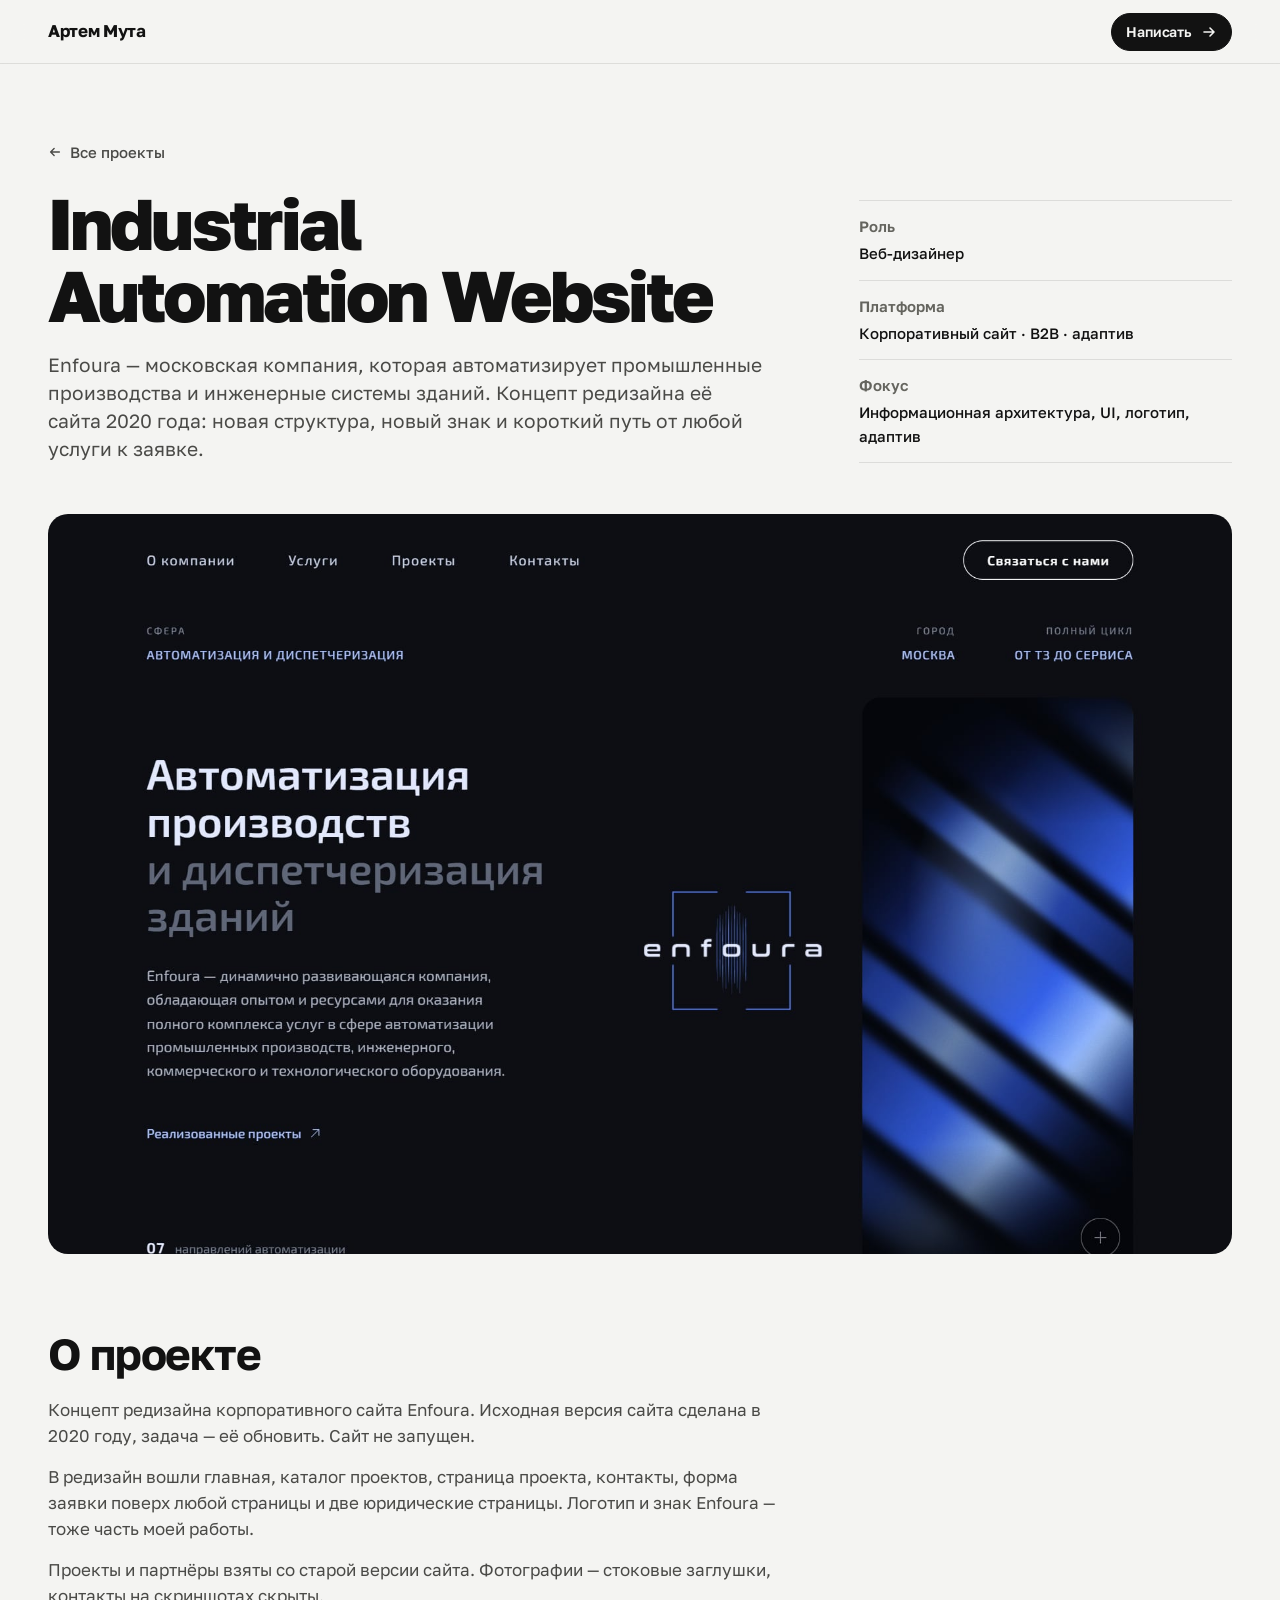
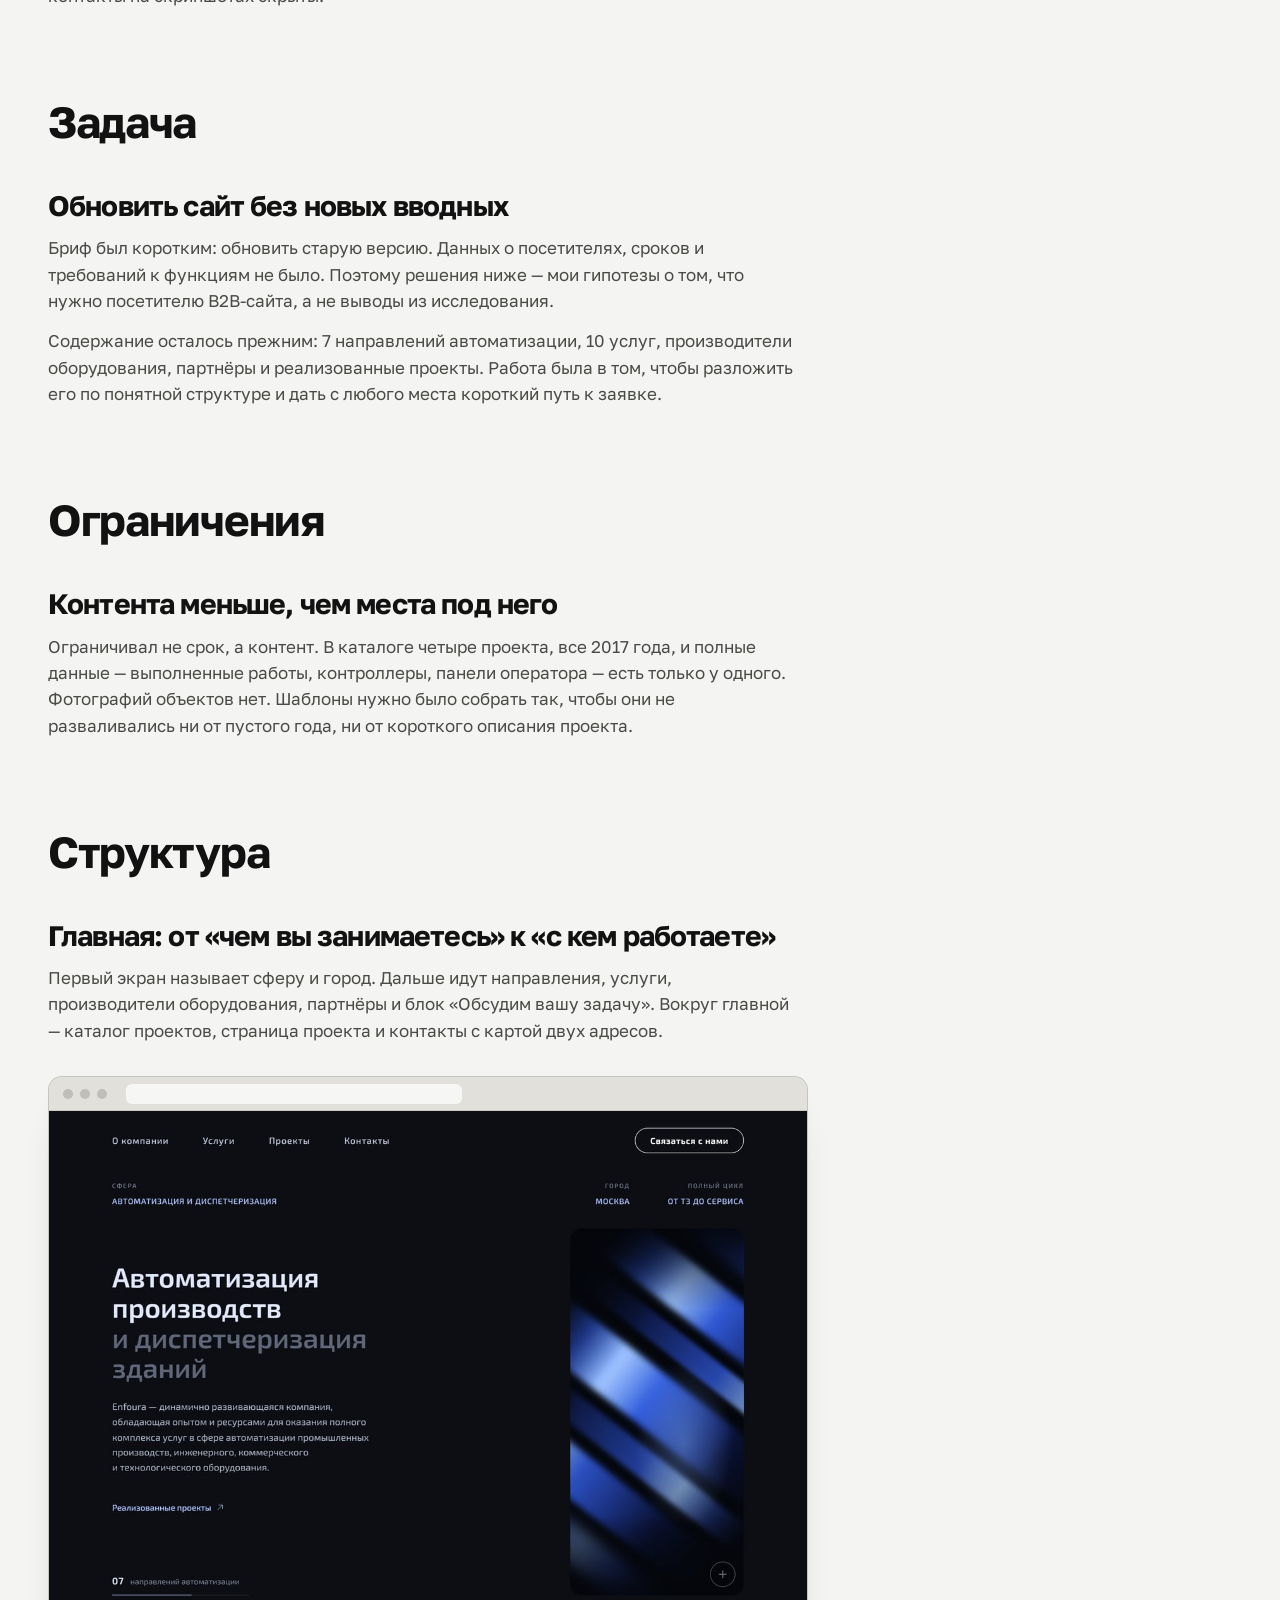
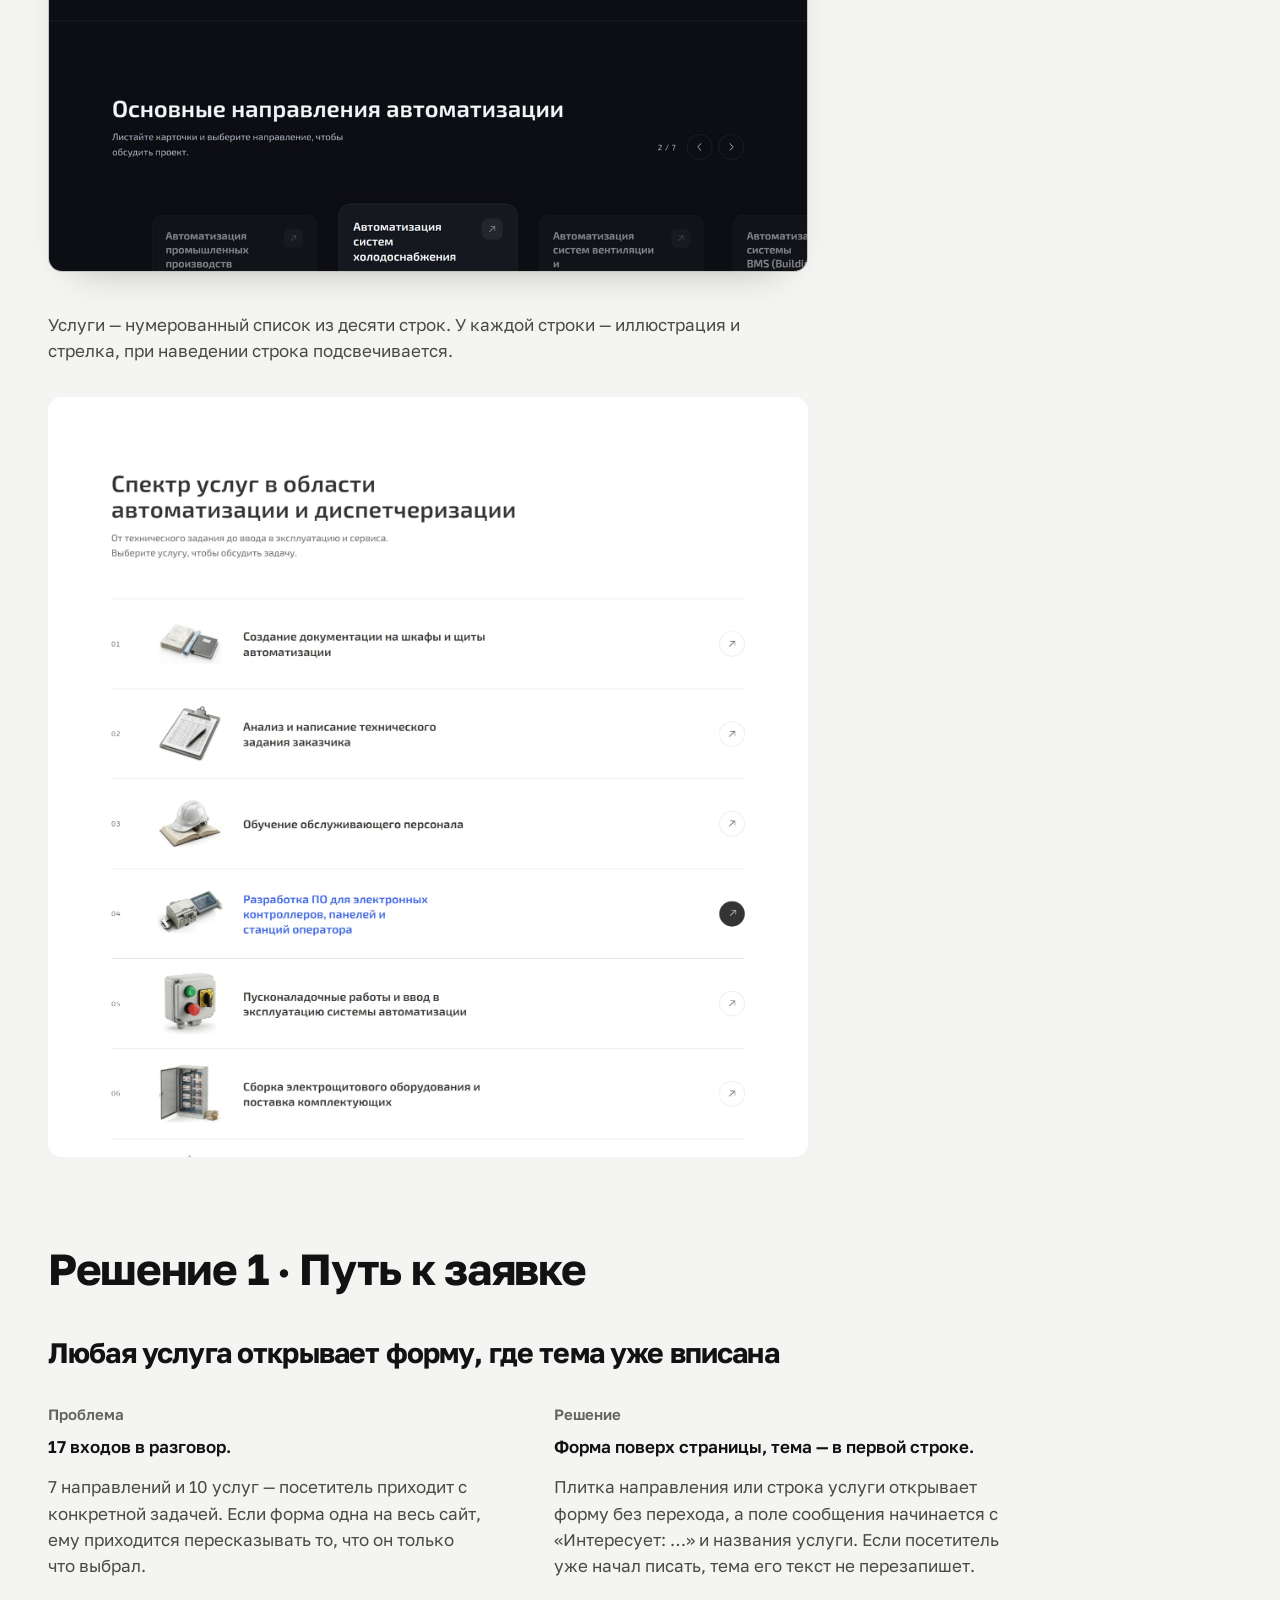
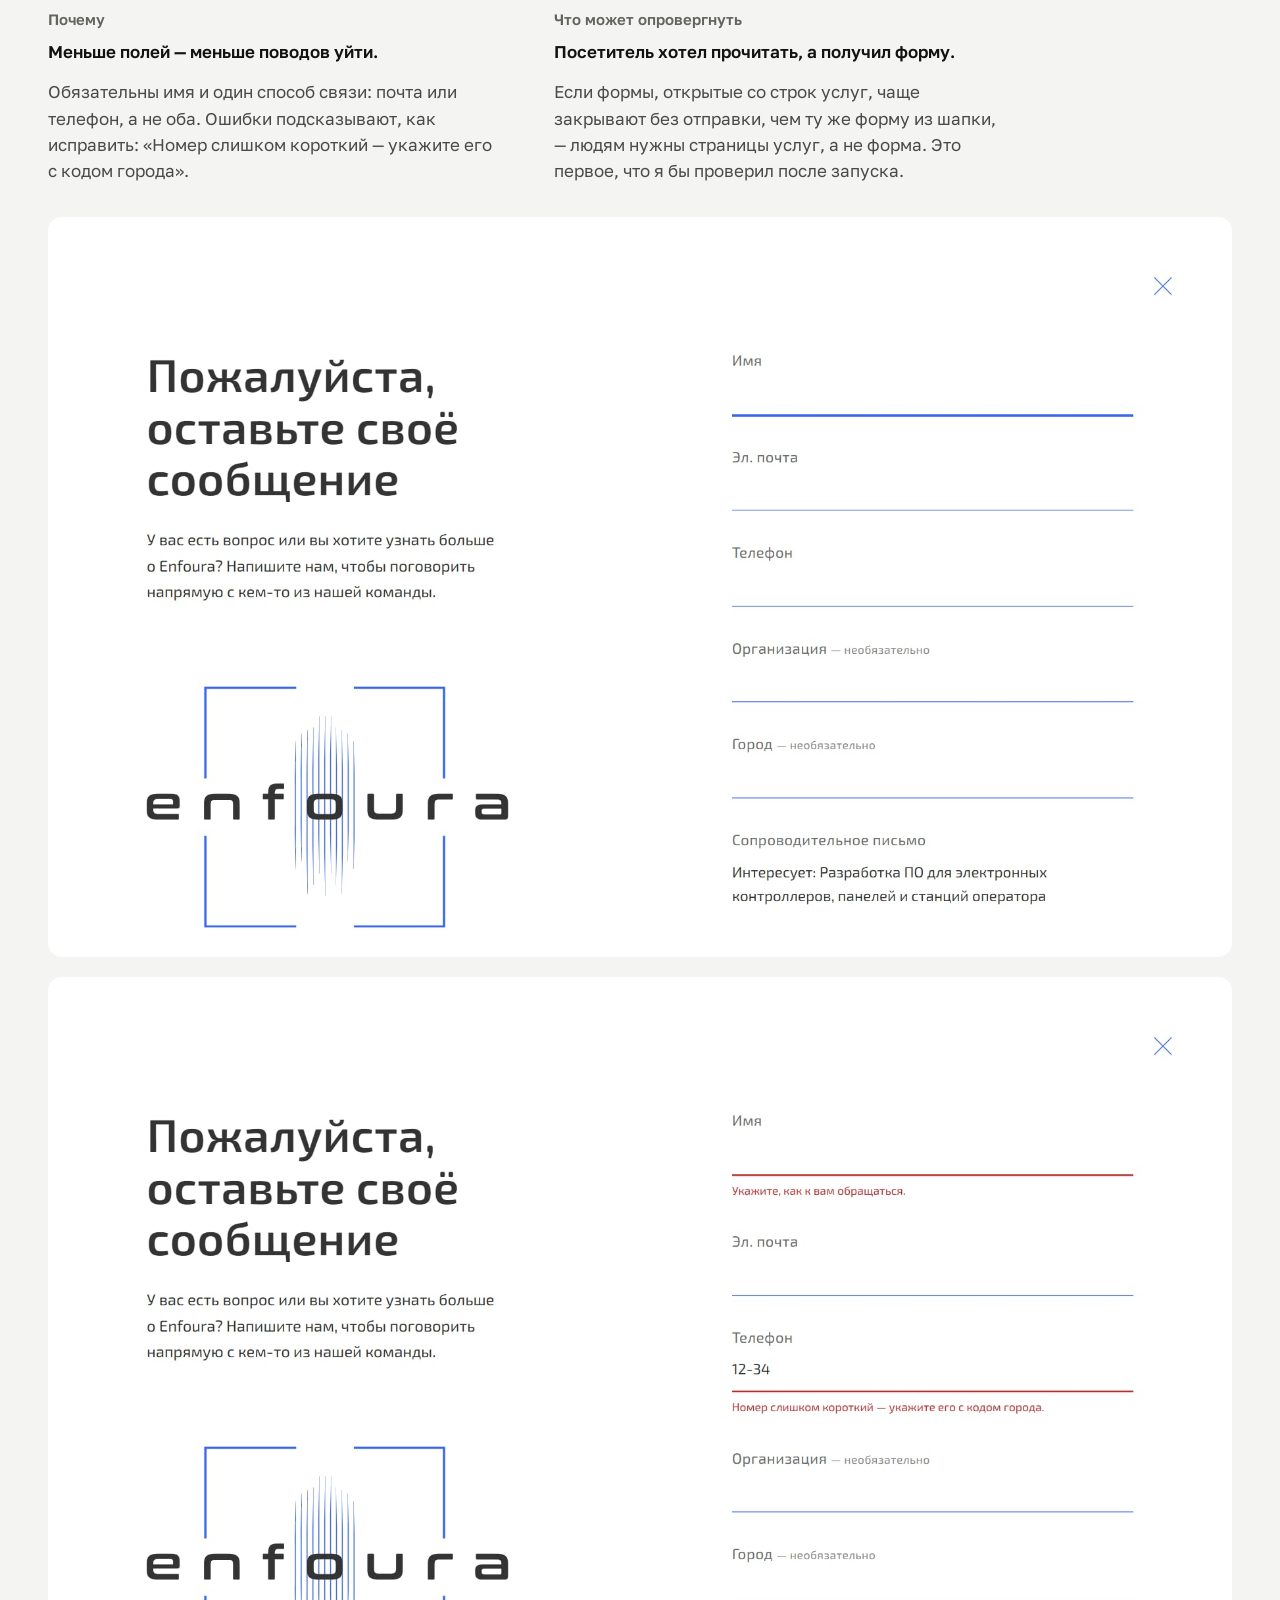
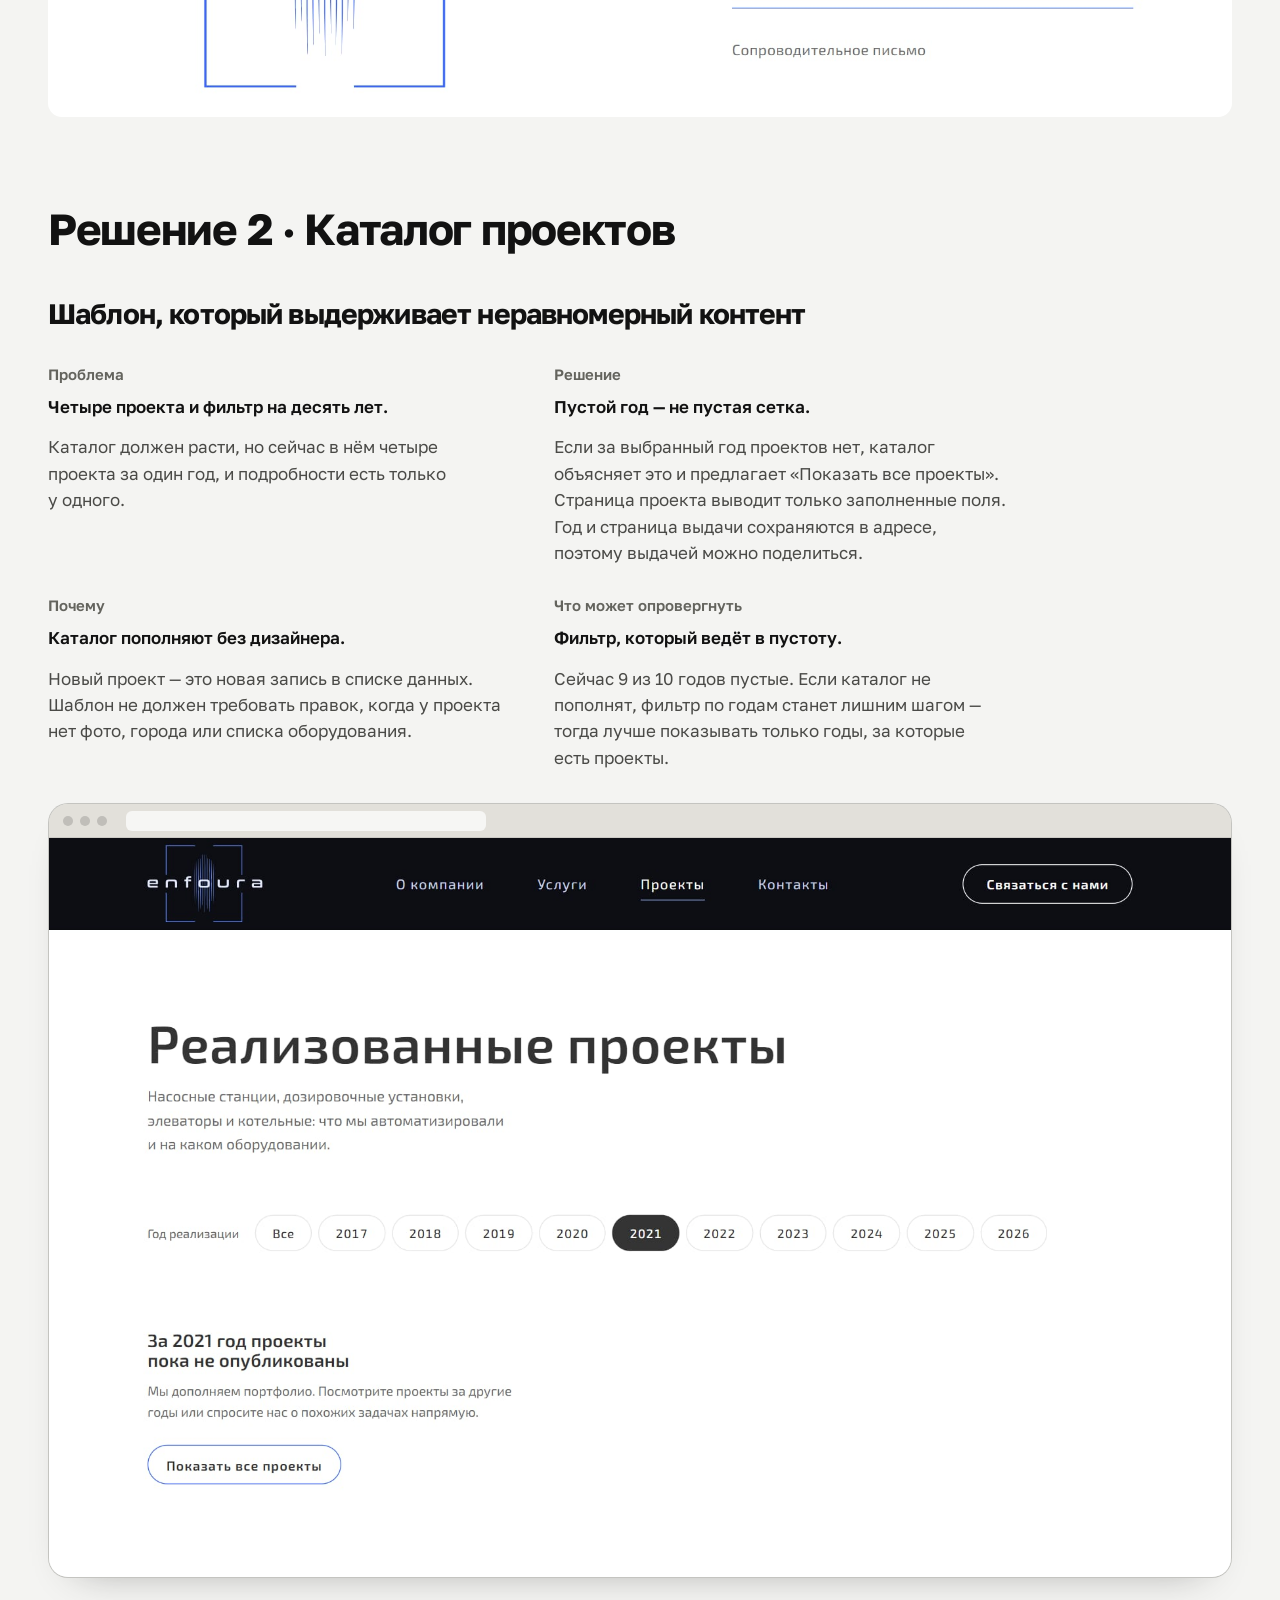
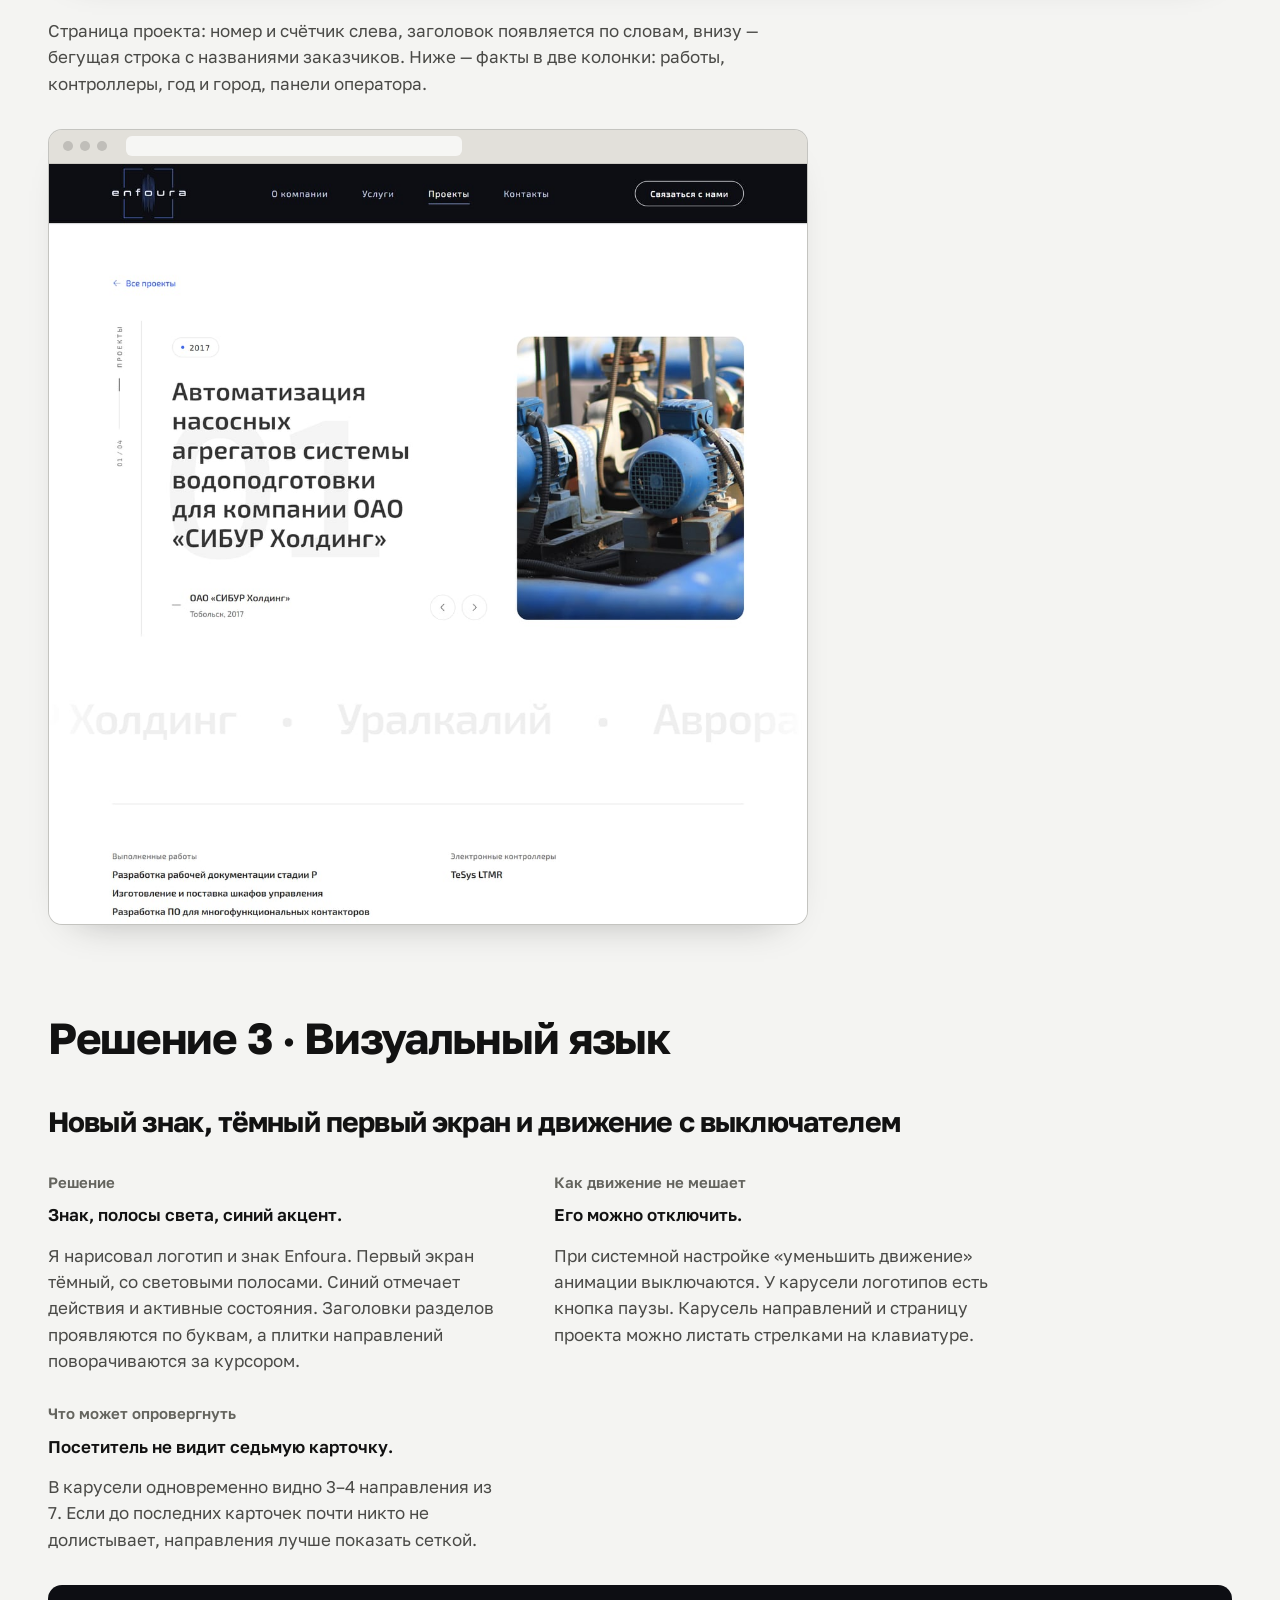
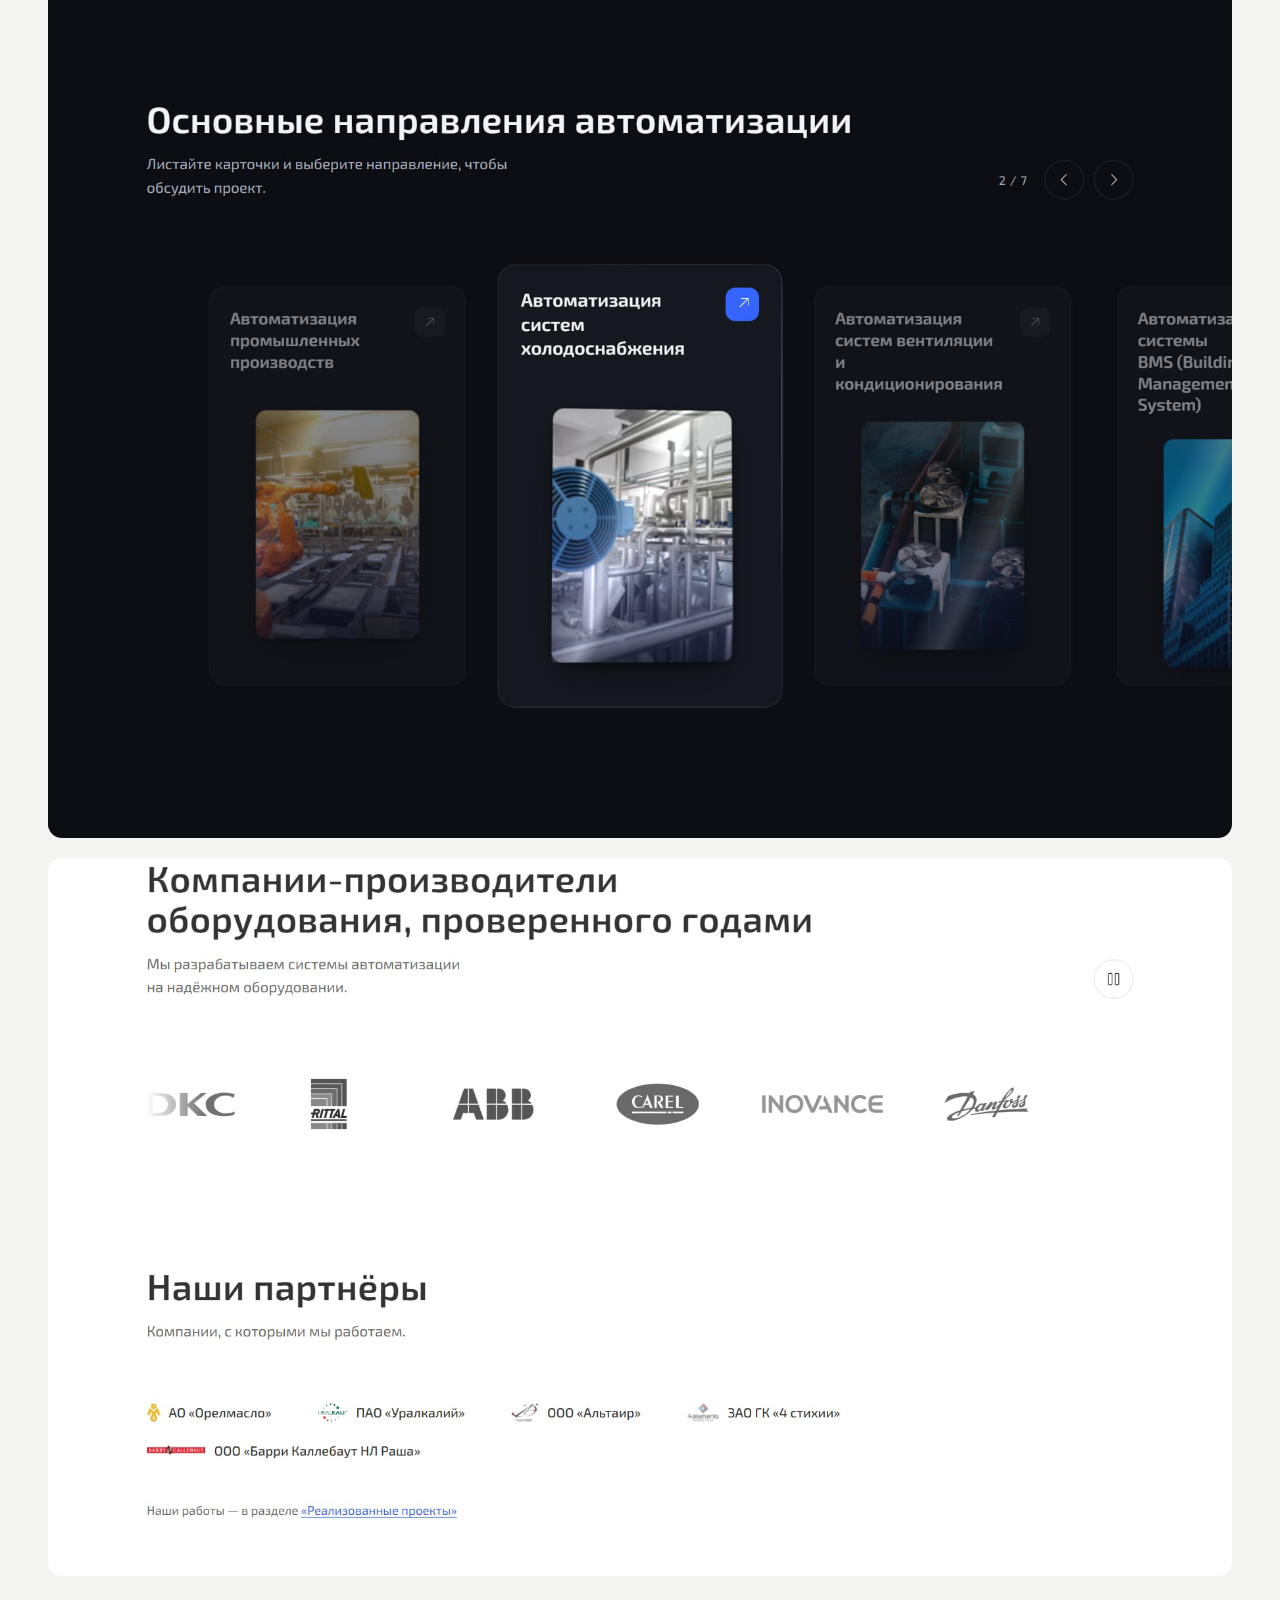
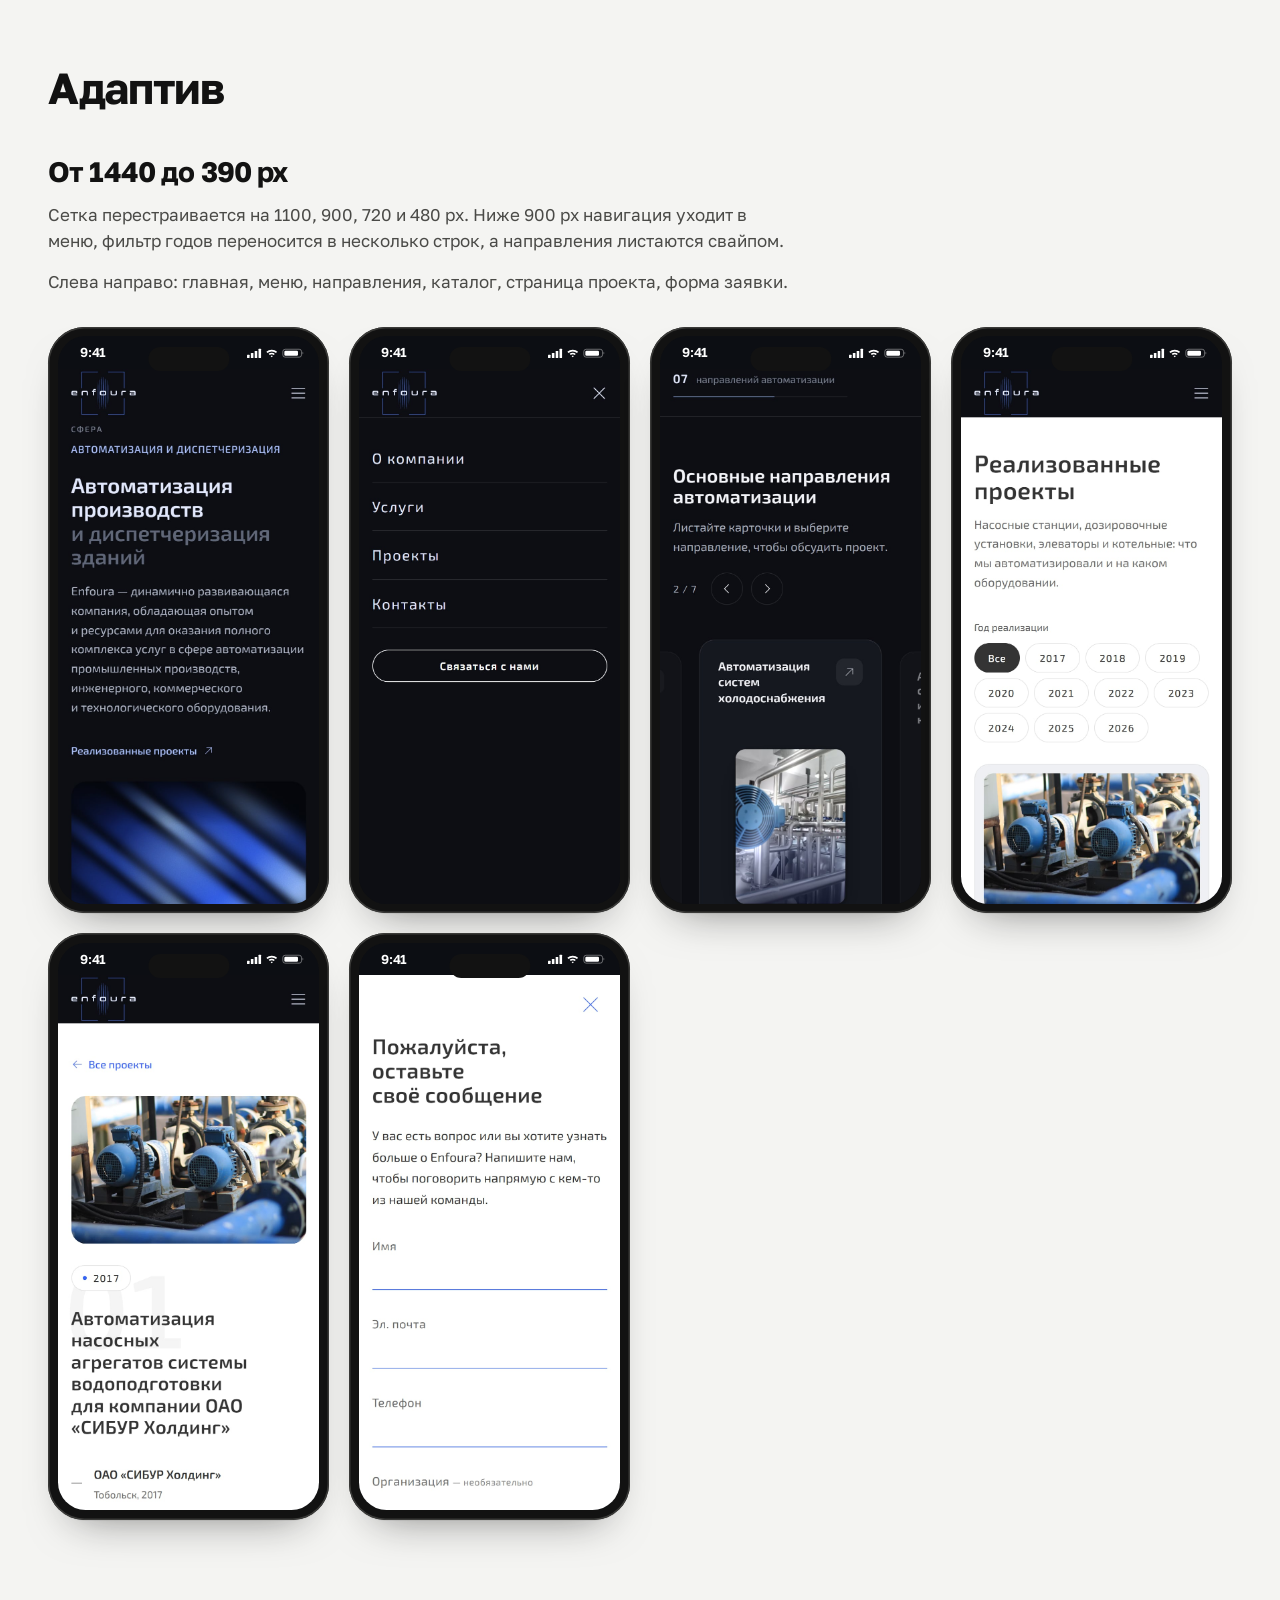
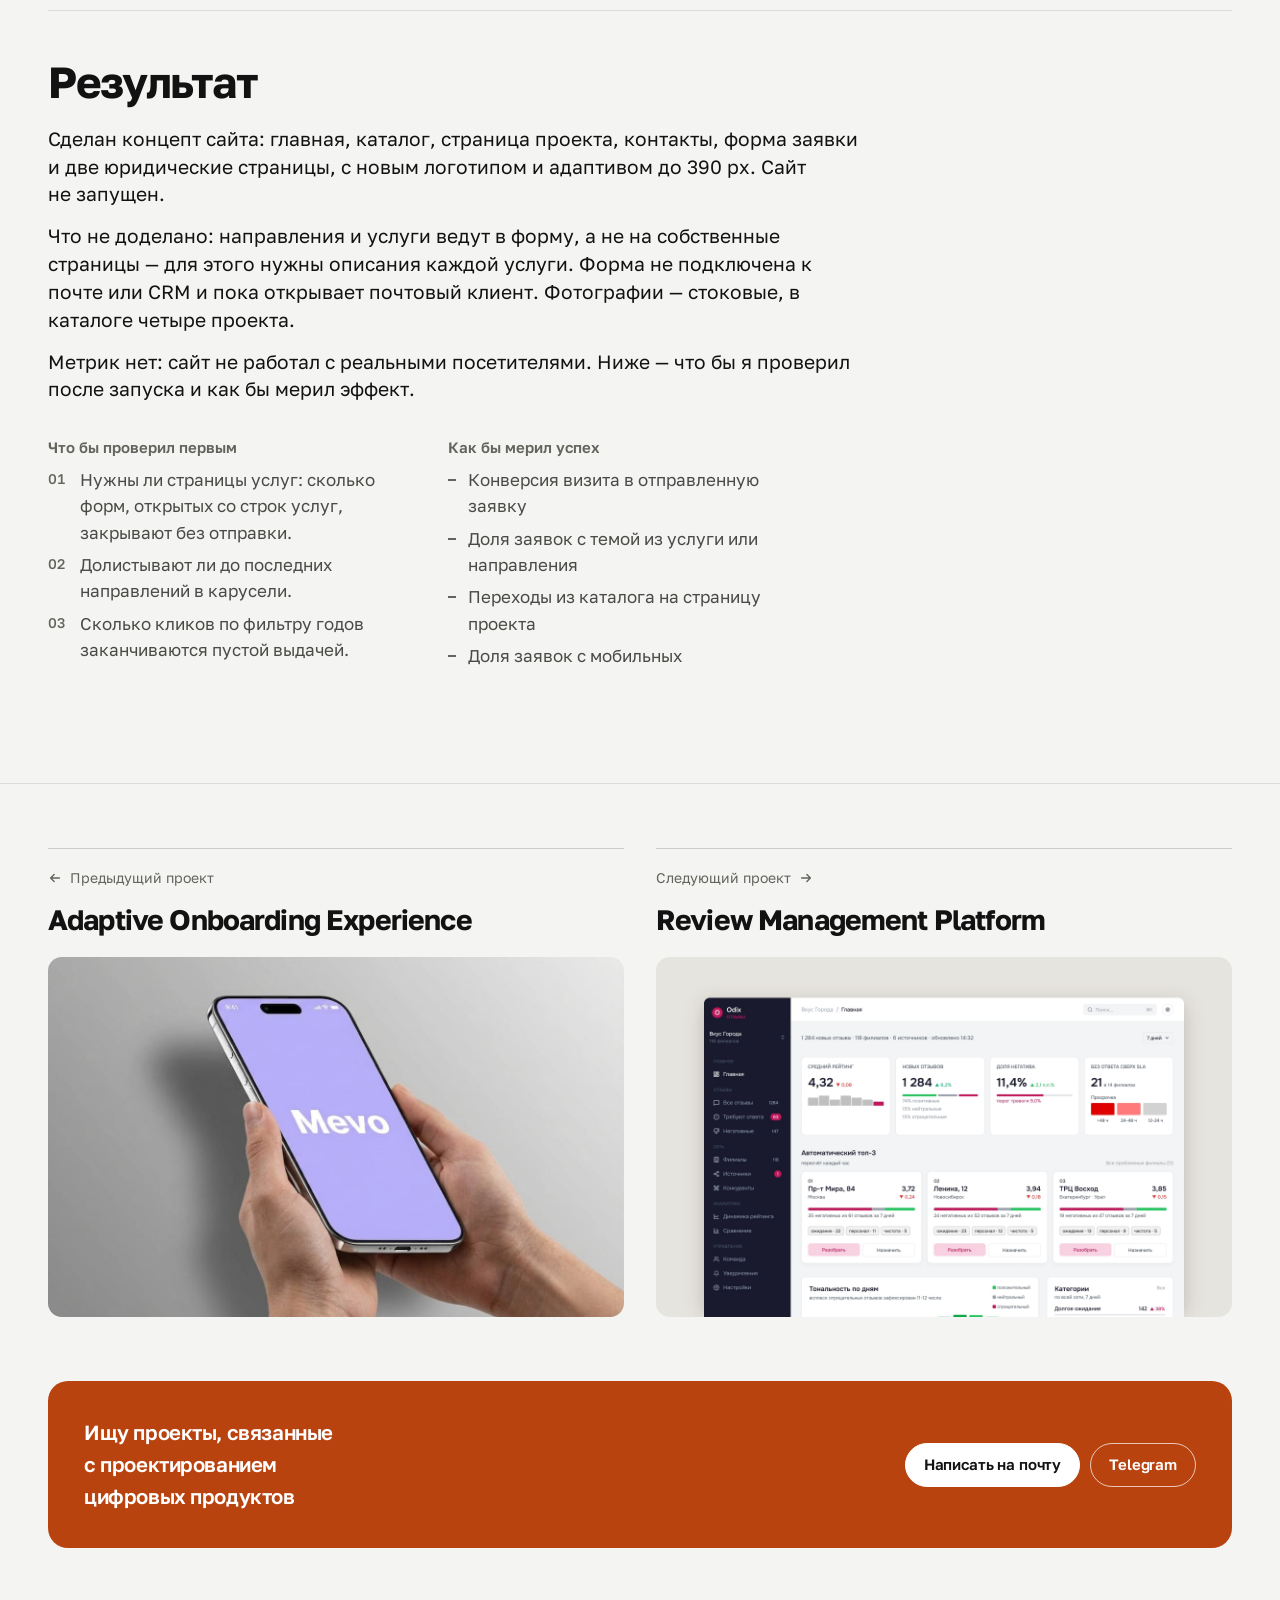
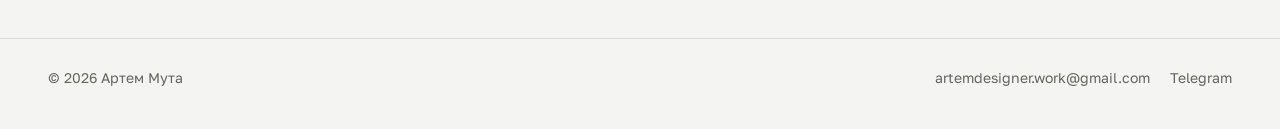
==== cases/enfoura.html @ 00dcc7f1 "Add Enfoura case; project category filter on homepage; drop type row from case headers Co-Authored-B" ====
<!DOCTYPE html>
<html lang="ru">
<head>
<meta charset="utf-8">
<meta name="viewport" content="width=device-width, initial-scale=1">
<title>Industrial Automation Website — Артем Мута</title>
<meta name="description" content="Enfoura — московская компания, которая автоматизирует промышленные производства и инженерные системы зданий. Концепт редизайна её сайта 2020 года: новая структура, новый знак и короткий путь от любой услуги к заявке.">
<meta property="og:title" content="Industrial Automation Website — кейс Артема Муты">
<meta property="og:description" content="Enfoura — московская компания, которая автоматизирует промышленные производства и инженерные системы зданий. Концепт редизайна её сайта 2020 года: новая структура, новый знак и короткий путь от любой услуги к заявке.">
<meta property="og:type" content="article">
<meta property="og:url" content="https://artemmdesign.ru/cases/enfoura.html">
<meta property="og:image" content="https://artemmdesign.ru/assets/cases/enfoura/01-cover.jpg">
<link rel="canonical" href="https://artemmdesign.ru/cases/enfoura.html">
<link rel="preload" href="../assets/fonts/golos-cyrillic.woff2" as="font" type="font/woff2" crossorigin>
<link rel="preload" href="../assets/fonts/golos-latin.woff2" as="font" type="font/woff2" crossorigin>
<link rel="icon" href="../assets/favicon.svg" type="image/svg+xml">
<link rel="stylesheet" href="../assets/site.css">
</head>
<body>

<header class="nav">
  <div class="wrap">
    <a class="brand" href="../index.html" aria-label="Артем Мута — на главную">
      <span>Артем Мута</span>
    </a>
    <a class="btn btn--sm" href="mailto:artemdesigner.work@gmail.com">Написать <svg viewBox="0 0 16 16" fill="none" stroke="currentColor" stroke-width="1.6" stroke-linecap="round" stroke-linejoin="round" aria-hidden="true"><path d="M3 8h10M9 4l4 4-4 4"/></svg></a>
  </div>
</header>

<main id="top">
  <section class="cs-hero" aria-labelledby="cs-title">
    <div class="wrap">
      <div class="cs-hero__head">
        <div class="cs-hero__title">
          <a class="cs-back reveal" href="../index.html#projects" style="--i:0"><svg viewBox="0 0 16 16" fill="none" stroke="currentColor" stroke-width="1.6" stroke-linecap="round" stroke-linejoin="round" aria-hidden="true"><path d="M13 8H3M7 4 3 8l4 4"/></svg> Все проекты</a>
          <h1 id="cs-title" class="reveal" style="--i:1">Industrial Automation Website</h1>
          <p class="lede reveal" style="--i:2">Enfoura — московская компания, которая автоматизирует промышленные производства и инженерные системы зданий. Концепт редизайна её сайта 2020 года: новая структура, новый знак и короткий путь от любой услуги к заявке.</p>
        </div>
        <dl class="cs-meta reveal" style="--i:3">
          <div><dt>Роль</dt><dd>Веб-дизайнер</dd></div>
          <div><dt>Платформа</dt><dd>Корпоративный сайт · B2B · адаптив</dd></div>
          <div><dt>Фокус</dt><dd>Информационная архитектура, UI, логотип, адаптив</dd></div>
        </dl>
      </div>
      <figure class="cs-hero__media reveal" style="--i:2; --hero-ar:1.600">
        <img src="../assets/cases/enfoura/01-cover.jpg" width="1800" height="1125" alt="Первый экран главной Enfoura: заголовок «Автоматизация производств и диспетчеризация зданий», знак компании и световые полосы на тёмном фоне" fetchpriority="high" style="object-position:center top">
      </figure>
    </div>
  </section>

  <article class="cs-body">
    <div class="wrap">
      <div class="prose">
<h2>О проекте</h2>
<p>Концепт редизайна корпоративного сайта Enfoura. Исходная версия сайта сделана в 2020 году, задача — её обновить. Сайт не запущен.</p>
<p>В редизайн вошли главная, каталог проектов, страница проекта, контакты, форма заявки поверх любой страницы и две юридические страницы. Логотип и знак Enfoura — тоже часть моей работы.</p>
<p>Проекты и партнёры взяты со старой версии сайта. Фотографии — стоковые заглушки, контакты на скриншотах скрыты.</p>
<h2>Задача</h2>
<h3>Обновить сайт без новых вводных</h3>
<p>Бриф был коротким: обновить старую версию. Данных о посетителях, сроков и требований к функциям не было. Поэтому решения ниже — мои гипотезы о том, что нужно посетителю B2B-сайта, а не выводы из исследования.</p>
<p>Содержание осталось прежним: 7 направлений автоматизации, 10 услуг, производители оборудования, партнёры и реализованные проекты. Работа была в том, чтобы разложить его по понятной структуре и дать с любого места короткий путь к заявке.</p>
<h2>Ограничения</h2>
<h3>Контента меньше, чем места под него</h3>
<p>Ограничивал не срок, а контент. В каталоге четыре проекта, все 2017 года, и полные данные — выполненные работы, контроллеры, панели оператора — есть только у одного. Фотографий объектов нет. Шаблоны нужно было собрать так, чтобы они не разваливались ни от пустого года, ни от короткого описания проекта.</p>
<h2>Структура</h2>
<h3>Главная: от «чем вы занимаетесь» к «с кем работаете»</h3>
<p>Первый экран называет сферу и город. Дальше идут направления, услуги, производители оборудования, партнёры и блок «Обсудим вашу задачу». Вокруг главной — каталог проектов, страница проекта и контакты с картой двух адресов.</p>
<figure class="fig fig--grid fig--n1 fig--pages reveal" style="--n:1; max-width:760px">
<div class="fig__cell"><div class="device device--browser"><div class="device__bar" aria-hidden="true"><i></i><i></i><i></i><span></span></div><div class="device__screen"><div class="fig__tall"><img src="../assets/cases/enfoura/02-home.jpg" width="1200" height="4974" alt="Главная Enfoura целиком: первый экран, карусель направлений, список услуг, производители оборудования, партнёры и блок связи" loading="lazy"></div></div></div></div>
</figure>
<p>Услуги — нумерованный список из десяти строк. У каждой строки — иллюстрация и стрелка, при наведении строка подсвечивается.</p>
<figure class="fig fig--grid fig--n1 fig--pages reveal" style="--n:1; max-width:760px">
<div class="fig__cell"><div class="fig__tall"><img src="../assets/cases/enfoura/04-services.jpg" width="1800" height="2787" alt="Список «Спектр услуг»: десять пронумерованных строк с иллюстрациями, четвёртая строка подсвечена при наведении" loading="lazy"></div></div>
</figure>
<h2>Решение 1 · Путь к заявке</h2>
<h3>Любая услуга открывает форму, где тема уже вписана</h3>
<div class="cols">
<div><p class="label">Проблема</p>
<p><strong>17 входов в разговор.</strong></p>
<p>7 направлений и 10 услуг — посетитель приходит с конкретной задачей. Если форма одна на весь сайт, ему приходится пересказывать то, что он только что выбрал.</p>
</div>
<div><p class="label">Решение</p>
<p><strong>Форма поверх страницы, тема — в первой строке.</strong></p>
<p>Плитка направления или строка услуги открывает форму без перехода, а поле сообщения начинается с «Интересует: …» и названия услуги. Если посетитель уже начал писать, тема его текст не перезапишет.</p>
</div>
<div><p class="label">Почему</p>
<p><strong>Меньше полей — меньше поводов уйти.</strong></p>
<p>Обязательны имя и один способ связи: почта или телефон, а не оба. Ошибки подсказывают, как исправить: «Номер слишком короткий — укажите его с кодом города».</p>
</div>
<div><p class="label">Что может опровергнуть</p>
<p><strong>Посетитель хотел прочитать, а получил форму.</strong></p>
<p>Если формы, открытые со строк услуг, чаще закрывают без отправки, чем ту же форму из шапки, — людям нужны страницы услуг, а не форма. Это первое, что я бы проверил после запуска.</p>
</div>
</div>
<figure class="fig fig--grid fig--n2 reveal" style="--n:2;">
<div class="fig__cell" style="grid-column:1/-1"><img src="../assets/cases/enfoura/09-form.jpg" width="1800" height="1125" alt="Форма заявки, открытая со строки услуги: в поле сообщения уже вписано «Интересует: Разработка ПО для электронных контроллеров, панелей и станций оператора»" loading="lazy"></div>
<div class="fig__cell" style="grid-column:1/-1"><img src="../assets/cases/enfoura/10-form-errors.jpg" width="1800" height="1125" alt="Та же форма после попытки отправки: подсказки «Укажите, как к вам обращаться» и «Номер слишком короткий — укажите его с кодом города»" loading="lazy"></div>
</figure>
<h2>Решение 2 · Каталог проектов</h2>
<h3>Шаблон, который выдерживает неравномерный контент</h3>
<div class="cols">
<div><p class="label">Проблема</p>
<p><strong>Четыре проекта и фильтр на десять лет.</strong></p>
<p>Каталог должен расти, но сейчас в нём четыре проекта за один год, и подробности есть только у одного.</p>
</div>
<div><p class="label">Решение</p>
<p><strong>Пустой год — не пустая сетка.</strong></p>
<p>Если за выбранный год проектов нет, каталог объясняет это и предлагает «Показать все проекты». Страница проекта выводит только заполненные поля. Год и страница выдачи сохраняются в адресе, поэтому выдачей можно поделиться.</p>
</div>
<div><p class="label">Почему</p>
<p><strong>Каталог пополняют без дизайнера.</strong></p>
<p>Новый проект — это новая запись в списке данных. Шаблон не должен требовать правок, когда у проекта нет фото, города или списка оборудования.</p>
</div>
<div><p class="label">Что может опровергнуть</p>
<p><strong>Фильтр, который ведёт в пустоту.</strong></p>
<p>Сейчас 9 из 10 годов пустые. Если каталог не пополнят, фильтр по годам станет лишним шагом — тогда лучше показывать только годы, за которые есть проекты.</p>
</div>
</div>
<figure class="fig fig--single reveal"><div class="device device--browser"><div class="device__bar" aria-hidden="true"><i></i><i></i><i></i><span></span></div><div class="device__screen"><img src="../assets/cases/enfoura/07-projects-empty.jpg" width="1800" height="1125" alt="Каталог проектов с выбранным 2021 годом: сообщение «За 2021 год проекты пока не опубликованы» и кнопка «Показать все проекты»" loading="lazy"></div></div></figure>
<p>Страница проекта: номер и счётчик слева, заголовок появляется по словам, внизу — бегущая строка с названиями заказчиков. Ниже — факты в две колонки: работы, контроллеры, год и город, панели оператора.</p>
<figure class="fig fig--grid fig--n1 fig--pages reveal" style="--n:1; max-width:760px">
<div class="fig__cell"><div class="device device--browser"><div class="device__bar" aria-hidden="true"><i></i><i></i><i></i><span></span></div><div class="device__screen"><div class="fig__tall"><img src="../assets/cases/enfoura/08-project.jpg" width="1200" height="2069" alt="Страница проекта СИБУР: заголовок, заказчик и город, переключатели соседних проектов, фото, бегущая строка заказчиков и таблица фактов" loading="lazy"></div></div></div></div>
</figure>
<h2>Решение 3 · Визуальный язык</h2>
<h3>Новый знак, тёмный первый экран и движение с выключателем</h3>
<div class="cols">
<div><p class="label">Решение</p>
<p><strong>Знак, полосы света, синий акцент.</strong></p>
<p>Я нарисовал логотип и знак Enfoura. Первый экран тёмный, со световыми полосами. Синий отмечает действия и активные состояния. Заголовки разделов проявляются по буквам, а плитки направлений поворачиваются за курсором.</p>
</div>
<div><p class="label">Как движение не мешает</p>
<p><strong>Его можно отключить.</strong></p>
<p>При системной настройке «уменьшить движение» анимации выключаются. У карусели логотипов есть кнопка паузы. Карусель направлений и страницу проекта можно листать стрелками на клавиатуре.</p>
</div>
<div><p class="label">Что может опровергнуть</p>
<p><strong>Посетитель не видит седьмую карточку.</strong></p>
<p>В карусели одновременно видно 3–4 направления из 7. Если до последних карточек почти никто не долистывает, направления лучше показать сеткой.</p>
</div>
</div>
<figure class="fig fig--grid fig--n2 reveal" style="--n:2;">
<div class="fig__cell" style="grid-column:1/-1"><img src="../assets/cases/enfoura/03-directions.jpg" width="1800" height="1297" alt="Карусель «Основные направления автоматизации»: активная карточка в центре, соседние приглушены, счётчик 2 / 7 и стрелки" loading="lazy"></div>
<div class="fig__cell" style="grid-column:1/-1"><img src="../assets/cases/enfoura/05-brands-partners.jpg" width="1800" height="1091" alt="Логотипы производителей оборудования в карусели и список партнёров компании" loading="lazy"></div>
</figure>
<h2>Адаптив</h2>
<h3>От 1440 до 390 px</h3>
<p>Сетка перестраивается на 1100, 900, 720 и 480 px. Ниже 900 px навигация уходит в меню, фильтр годов переносится в несколько строк, а направления листаются свайпом.</p>
<p>Слева направо: главная, меню, направления, каталог, страница проекта, форма заявки.</p>
<figure class="fig fig--grid fig--n6 reveal" style="--n:4;">
<div class="fig__cell"><div class="device device--phone device--statusbar" style="--bar:#0c0e13"><div class="device__screen"><span class="device__status" aria-hidden="true">9:41</span><img src="../assets/cases/enfoura/11-m-home.jpg" width="780" height="1688" alt="Мобильная главная: заголовок, описание компании и световые полосы" loading="lazy"></div></div></div>
<div class="fig__cell"><div class="device device--phone device--statusbar" style="--bar:#0c0e13"><div class="device__screen"><span class="device__status" aria-hidden="true">9:41</span><img src="../assets/cases/enfoura/12-m-menu.jpg" width="780" height="1688" alt="Мобильное меню: разделы и кнопка «Связаться с нами»" loading="lazy"></div></div></div>
<div class="fig__cell"><div class="device device--phone device--statusbar" style="--bar:#0c0e13"><div class="device__screen"><span class="device__status" aria-hidden="true">9:41</span><img src="../assets/cases/enfoura/13-m-directions.jpg" width="780" height="1688" alt="Мобильная карусель направлений со счётчиком и стрелками" loading="lazy"></div></div></div>
<div class="fig__cell"><div class="device device--phone device--statusbar" style="--bar:#0c0e13"><div class="device__screen"><span class="device__status" aria-hidden="true">9:41</span><img src="../assets/cases/enfoura/14-m-projects.jpg" width="780" height="1688" alt="Мобильный каталог проектов: фильтр годов в несколько строк и карточка проекта" loading="lazy"></div></div></div>
<div class="fig__cell"><div class="device device--phone device--statusbar" style="--bar:#0c0e13"><div class="device__screen"><span class="device__status" aria-hidden="true">9:41</span><img src="../assets/cases/enfoura/15-m-project.jpg" width="780" height="1688" alt="Мобильная страница проекта: фото, год и заголовок" loading="lazy"></div></div></div>
<div class="fig__cell"><div class="device device--phone device--statusbar" style="--bar:#0c0e13"><div class="device__screen"><span class="device__status" aria-hidden="true">9:41</span><img src="../assets/cases/enfoura/16-m-form.jpg" width="780" height="1688" alt="Мобильная форма заявки" loading="lazy"></div></div></div>
</figure>
<div class="cs-result">
<h2>Результат</h2>
<p>Сделан концепт сайта: главная, каталог, страница проекта, контакты, форма заявки и две юридические страницы, с новым логотипом и адаптивом до 390 px. Сайт не запущен.</p>
<p>Что не доделано: направления и услуги ведут в форму, а не на собственные страницы — для этого нужны описания каждой услуги. Форма не подключена к почте или CRM и пока открывает почтовый клиент. Фотографии — стоковые, в каталоге четыре проекта.</p>
<p>Метрик нет: сайт не работал с реальными посетителями. Ниже — что бы я проверил после запуска и как бы мерил эффект.</p>
<div class="cols">
<div><p class="label">Что бы проверил первым</p>
<ol>
<li>Нужны ли страницы услуг: сколько форм, открытых со строк услуг, закрывают без отправки.</li>
<li>Долистывают ли до последних направлений в карусели.</li>
<li>Сколько кликов по фильтру годов заканчиваются пустой выдачей.</li>
</ol>
</div>
<div><p class="label">Как бы мерил успех</p>
<ul>
<li>Конверсия визита в отправленную заявку</li>
<li>Доля заявок с темой из услуги или направления</li>
<li>Переходы из каталога на страницу проекта</li>
<li>Доля заявок с мобильных</li>
</ul>
</div>
</div>
</div>
      </div>
    </div>
  </article>

  <nav class="cs-next" aria-label="Другие проекты">
    <div class="wrap">
      <div class="cs-next__grid">
        <a class="cs-next__link cs-next__link--prev" href="onboarding.html">
          <span><svg viewBox="0 0 16 16" fill="none" stroke="currentColor" stroke-width="1.6" stroke-linecap="round" stroke-linejoin="round" aria-hidden="true"><path d="M13 8H3M7 4 3 8l4 4"/></svg> Предыдущий проект</span>
          <strong>Adaptive Onboarding Experience</strong>
          <img src="../assets/cases/onboarding/01-hero.jpg" alt="" loading="lazy">
        </a>
        <a class="cs-next__link" href="odix.html">
          <span>Следующий проект <svg viewBox="0 0 16 16" fill="none" stroke="currentColor" stroke-width="1.6" stroke-linecap="round" stroke-linejoin="round" aria-hidden="true"><path d="M3 8h10M9 4l4 4-4 4"/></svg></span>
          <strong>Review Management Platform</strong>
          <img src="../assets/cases/odix/01-cover.jpg" alt="" loading="lazy">
        </a>
      </div>
      <div class="cs-contact">
        <p>Ищу проекты, связанные с проектированием цифровых продуктов</p>
        <div>
          <a class="btn btn--light" href="mailto:artemdesigner.work@gmail.com">Написать на почту</a>
          <a class="btn btn--outline-light" href="https://t.me/Artfreelancer" target="_blank" rel="noopener">Telegram</a>
        </div>
      </div>
    </div>
  </nav>
</main>

<footer class="footer">
  <div class="wrap">
    <span>© <span class="num">2026</span> Артем Мута</span>
    <nav aria-label="Контакты">
      <a href="mailto:artemdesigner.work@gmail.com">artemdesigner.work@gmail.com</a>
      <a href="https://t.me/Artfreelancer" target="_blank" rel="noopener">Telegram</a>
    </nav>
  </div>
</footer>

<script>
  document.documentElement.classList.add('js');
  const els = document.querySelectorAll('.reveal');
  if ('IntersectionObserver' in window) {
    const io = new IntersectionObserver((entries) => {
      for (const e of entries) { if (e.isIntersecting) { e.target.classList.add('in'); io.unobserve(e.target); } }
    }, { rootMargin: '0px 0px -8% 0px', threshold: 0.05 });
    els.forEach(el => io.observe(el));
  } else { els.forEach(el => el.classList.add('in')); }
</script>
</body>
</html>
---- assets/site.css ----
/* Golos Text — variable (400–900), self-hosted, split by script. SIL OFL, Paratype. */
@font-face { font-family: "Golos Text"; font-style: normal; font-weight: 400 900; font-display: swap; src: url(fonts/golos-cyrillic.woff2) format("woff2"); unicode-range: U+0301, U+0400-045F, U+0490-0491, U+04B0-04B1, U+2116; }
@font-face { font-family: "Golos Text"; font-style: normal; font-weight: 400 900; font-display: swap; src: url(fonts/golos-cyrillic-ext.woff2) format("woff2"); unicode-range: U+0460-052F, U+1C80-1C8A, U+20B4, U+2DE0-2DFF, U+A640-A69F, U+FE2E-FE2F; }
@font-face { font-family: "Golos Text"; font-style: normal; font-weight: 400 900; font-display: swap; src: url(fonts/golos-latin.woff2) format("woff2"); unicode-range: U+0000-00FF, U+0131, U+0152-0153, U+02BB-02BC, U+02C6, U+02DA, U+02DC, U+0304, U+0308, U+0329, U+2000-206F, U+20AC, U+2122, U+2191, U+2193, U+2212, U+2215, U+FEFF, U+FFFD; }
@font-face { font-family: "Golos Text"; font-style: normal; font-weight: 400 900; font-display: swap; src: url(fonts/golos-latin-ext.woff2) format("woff2"); unicode-range: U+0100-02BA, U+02BD-02C5, U+02C7-02CC, U+02CE-02D7, U+02DD-02FF, U+0304, U+0308, U+0329, U+1D00-1DBF, U+1E00-1E9F, U+1EF2-1EFF, U+2020, U+20A0-20AB, U+20AD-20C0, U+2113, U+2C60-2C7F, U+A720-A7FF; }

:root {
  --bg: #F4F4F2;
  --bg-2: #EBEBE7;
  --ink: #121212;
  --ink-2: #4A4A47;
  --ink-3: #64645E;
  --rule: rgba(18,18,18,.10);
  --rule-2: rgba(18,18,18,.18);
  --accent: #B8430F;
  --accent-ink: #8A320B;
  --accent-soft: #FBE9DF;
  --white: #FFFFFF;
  --radius: 20px;
  --gutter: clamp(16px, 4vw, 48px);
  --max: 1280px;
  --ease: cubic-bezier(.16, 1, .3, 1);
  --font: "Golos Text", "Segoe UI", system-ui, -apple-system, sans-serif;
}

* { box-sizing: border-box; margin: 0; padding: 0; }
html { scroll-behavior: smooth; -webkit-text-size-adjust: 100%; }
html:focus-within { scroll-behavior: smooth; }
body {
  font-family: var(--font);
  font-size: 17px;
  line-height: 1.55;
  color: var(--ink);
  background: var(--bg);
  -webkit-font-smoothing: antialiased;
  text-rendering: optimizeLegibility;
  font-feature-settings: "kern", "liga";
  overflow-x: hidden;
}
::selection { background: var(--accent); color: var(--white); }
:focus-visible { outline: 2px solid var(--accent); outline-offset: 3px; border-radius: 4px; }
::-webkit-scrollbar { width: 12px; }
::-webkit-scrollbar-track { background: var(--bg); }
::-webkit-scrollbar-thumb { background: rgba(18,18,18,.22); border: 3px solid var(--bg); border-radius: 8px; }
::-webkit-scrollbar-thumb:hover { background: rgba(18,18,18,.4); }
img { display: block; max-width: 100%; height: auto; }
a { color: inherit; text-decoration: none; }
p a, li a, .link { text-decoration: underline; text-decoration-thickness: 1px; text-underline-offset: .18em; text-decoration-color: var(--rule-2); transition: text-decoration-color .2s var(--ease), color .2s var(--ease); }
p a:hover, li a:hover, .link:hover { text-decoration-color: currentColor; color: var(--accent-ink); }
ul { list-style: none; }
strong { font-weight: 600; }

.wrap { width: min(100% - 2 * var(--gutter), var(--max)); margin-inline: auto; }
.grid { display: grid; grid-template-columns: repeat(12, minmax(0, 1fr)); column-gap: clamp(16px, 2.5vw, 32px); }

/* ---------- Type scale ---------- */
h1, h2, h3, h4 { font-weight: 700; letter-spacing: -0.03em; text-wrap: balance; }
h1 { font-size: clamp(40px, 5.6vw, 76px); line-height: 1.0; font-weight: 800; letter-spacing: -0.04em; }
h2 { font-size: clamp(30px, 3.4vw, 46px); line-height: 1.06; }
h3 { font-size: clamp(24px, 2.2vw, 30px); line-height: 1.15; }
h4 { font-size: 15px; font-weight: 600; letter-spacing: 0; color: var(--ink-3); text-transform: none; }
.lede { font-size: clamp(18px, 1.5vw, 21px); line-height: 1.45; color: var(--ink); text-wrap: pretty; }
.muted { color: var(--ink-2); }
.small { font-size: 15px; }
.num { font-variant-numeric: tabular-nums; }

/* ---------- Nav ---------- */
.nav {
  position: sticky; top: 0; z-index: 50;
  height: 64px;
  background: color-mix(in srgb, var(--bg) 82%, transparent);
  backdrop-filter: saturate(160%) blur(14px);
  -webkit-backdrop-filter: saturate(160%) blur(14px);
  border-bottom: 1px solid var(--rule);
}
.nav .wrap { height: 100%; display: flex; align-items: center; justify-content: space-between; gap: 24px; }
.brand { display: flex; align-items: center; white-space: nowrap; font-weight: 700; letter-spacing: -0.02em; }
.nav__links { display: flex; gap: 28px; font-size: 15px; font-weight: 500; color: var(--ink-2); }
.nav__links a { position: relative; padding: 6px 0; transition: color .2s var(--ease); }
.nav__links a::after { content: ""; position: absolute; left: 0; right: 0; bottom: 0; height: 1.5px; background: var(--ink); transform: scaleX(0); transform-origin: left; transition: transform .35s var(--ease); }
.nav__links a:hover { color: var(--ink); }
.nav__links a:hover::after { transform: scaleX(1); }

.btn {
  display: inline-flex; align-items: center; gap: 10px;
  height: 44px; padding: 0 18px;
  border-radius: 999px;
  background: var(--ink); color: var(--bg);
  font-weight: 600; font-size: 15px; letter-spacing: -0.01em;
  border: 1px solid var(--ink);
  transition: background .25s var(--ease), color .25s var(--ease), transform .35s var(--ease), box-shadow .35s var(--ease);
  white-space: nowrap;
}
.btn:hover { background: var(--accent); border-color: var(--accent); color: var(--white); transform: translateY(-1px); box-shadow: 0 8px 20px -12px rgba(18,18,18,.5); }
.btn:active { transform: translateY(0); box-shadow: none; }
.btn svg { width: 16px; height: 16px; }
.btn--sm { height: 38px; padding: 0 14px; font-size: 14px; }
.btn--ghost { background: transparent; color: var(--ink); border-color: var(--rule-2); }
.btn--ghost:hover { background: var(--ink); color: var(--bg); border-color: var(--ink); box-shadow: none; }
.btn--light { background: var(--white); color: var(--ink); border-color: var(--white); }
.btn--light:hover { background: var(--ink); color: var(--white); border-color: var(--ink); box-shadow: 0 8px 24px -10px rgba(0,0,0,.5); }
.btn--outline-light { background: transparent; color: var(--white); border-color: rgba(255,255,255,.7); }
.btn--outline-light:hover { background: rgba(255,255,255,.12); border-color: var(--white); color: var(--white); box-shadow: none; }

/* ---------- Hero ---------- */
.hero { padding: clamp(48px, 7vw, 96px) 0 clamp(40px, 5vw, 72px); }
.hero .grid { align-items: start; }
.hero__text { grid-column: 1 / span 7; display: flex; flex-direction: column; gap: 28px; }
.hero__text h1 { max-width: 14ch; }
/* hero title: outline drawing, then the solid fill returns */
.draw-title { position: relative; }
.js .draw-title { color: transparent; transition: color .7s var(--ease); }
.js .draw-title.drawn { color: var(--ink); }
.draw-title__svg { position: absolute; inset: 0; width: 100%; height: 100%; overflow: visible; pointer-events: none; }
.draw-title__svg text { fill: none; stroke: currentColor; stroke-width: 1.4; stroke-linejoin: round; stroke-linecap: round; }
.hero__copy { display: flex; flex-direction: column; gap: 18px; max-width: 58ch; }
.hero__contacts { display: flex; flex-wrap: wrap; gap: 12px; margin-top: 8px; }
.hero__media { grid-column: 8 / span 5; position: relative; margin-top: calc(0.16 * clamp(40px, 5.6vw, 76px)); }
.hero__media img { width: 100%; aspect-ratio: 7 / 8; object-fit: cover; border-radius: var(--radius); }
.hero__media figcaption { margin-top: 12px; font-size: 14px; color: var(--ink-3); display: flex; justify-content: space-between; gap: 12px; }
.hero__status { display: inline-flex; align-items: center; gap: 8px; color: var(--ink-2); }
.hero__status i { width: 8px; height: 8px; border-radius: 50%; background: var(--accent); }

/* ---------- Section base ---------- */
.section { padding: clamp(56px, 7vw, 104px) 0; border-top: 1px solid var(--rule); }
.section__head { grid-column: 1 / span 4; }
.section__head h2 { position: sticky; top: 96px; }
.section__body { grid-column: 5 / span 8; }

/* ---------- Focus / approach ---------- */
.focus { padding: clamp(40px, 5vw, 72px) 0; border-top: 1px solid var(--rule); }
.focus__col { grid-column: span 6; }
.focus__col h2 { font-size: 22px; letter-spacing: -0.02em; margin-bottom: 22px; }
.list { display: flex; flex-direction: column; }
.list li { padding: 13px 0; border-top: 1px solid var(--rule); font-size: 18px; font-weight: 500; letter-spacing: -0.01em; display: flex; gap: 20px; align-items: baseline; }
.list li:last-child { border-bottom: 1px solid var(--rule); }
.list--steps li { counter-increment: step; }
.list--steps li::before { content: counter(step, decimal-leading-zero); font-variant-numeric: tabular-nums; color: var(--ink-3); font-size: 14px; font-weight: 500; min-width: 2ch; }
.list--steps { counter-reset: step; }
.list--tags li { justify-content: space-between; }

/* ---------- Projects ---------- */
.projects { padding-top: clamp(56px, 7vw, 104px); border-top: 1px solid var(--rule); }
.projects__head { display: flex; align-items: baseline; justify-content: space-between; gap: 24px; margin-bottom: clamp(32px, 4vw, 56px); }
.projects__head p { color: var(--ink-3); font-size: 15px; white-space: nowrap; }
.projects__filter { display: flex; flex-wrap: wrap; gap: 8px; margin: calc(-1 * clamp(8px, 2vw, 24px)) 0 clamp(24px, 3vw, 40px); }
.projects__filter[hidden], .case[hidden] { display: none; }
.case { display: grid; grid-template-columns: repeat(12, minmax(0, 1fr)); column-gap: clamp(16px, 2.5vw, 32px); row-gap: 28px; padding: clamp(32px, 4vw, 56px) 0; border-top: 1px solid var(--rule); align-items: start; }
.case:first-of-type { border-top: 0; padding-top: 0; }
.case__media { grid-column: 1 / span 7; }
.case__frame {
  display: block; position: relative; overflow: hidden;
  border-radius: var(--radius);
  aspect-ratio: 5 / 4;
  background: var(--bg-2);
  transform: translateY(0);
  transition: transform .6s var(--ease), box-shadow .6s var(--ease);
  box-shadow: 0 1px 0 rgba(18,18,18,.06);
}
.case__frame--43 { aspect-ratio: 4 / 3; }
.case__frame img { width: 100%; height: 100%; object-fit: cover; transition: transform 1.2s var(--ease); }
.case:hover .case__frame { transform: translateY(-6px); box-shadow: 0 24px 48px -28px rgba(18,18,18,.45), 0 1px 0 rgba(18,18,18,.06); }
.case:hover .case__frame img { transform: scale(1.025); }
.case__text { grid-column: 8 / span 5; display: flex; flex-direction: column; gap: 22px; }
.case__title { display: flex; align-items: flex-start; justify-content: space-between; gap: 16px; }
.case__title h3 a { display: inline-flex; align-items: center; gap: 10px; }
.case__title .arrow { flex: none; width: 40px; height: 40px; border-radius: 50%; background: var(--ink); color: var(--bg); display: grid; place-items: center; opacity: 0; transform: translate(-6px, 6px); transition: opacity .45s var(--ease), transform .6s var(--ease); }
.case__title .arrow svg { width: 16px; height: 16px; }
.case:hover .arrow, .case:focus-within .arrow { opacity: 1; transform: none; }
.case__block { display: flex; flex-direction: column; gap: 8px; }
.case__block p { color: var(--ink-2); text-wrap: pretty; }
.case__bullets { display: flex; flex-wrap: wrap; gap: 8px; margin-top: 4px; }
.case__bullets li { font-size: 14px; font-weight: 500; padding: 6px 11px; border: 1px solid var(--rule-2); border-radius: 999px; color: var(--ink); background: transparent; }
.case__link { align-self: flex-start; display: inline-flex; align-items: center; gap: 8px; font-weight: 600; font-size: 15px; margin-top: 6px; color: var(--ink); }
.case__link svg { width: 14px; height: 14px; transition: transform .4s var(--ease); }
.case__link:hover { color: var(--accent-ink); }
.case__link:hover svg { transform: translateX(3px); }
/* project rows: a warm, grainy glow fades in behind the hovered row (after 21st.dev "impact experience") */
.case { position: relative; isolation: isolate; --glow-a: 232 117 74; --glow-b: 245 166 35; --gx-a: 68%; --gy-a: 30%; --gx-b: 94%; --gy-b: 78%; }
.case::before {
  content: ""; position: absolute; z-index: -1; pointer-events: none;
  inset: 0 calc(-1 * clamp(12px, 2vw, 28px));
  border-radius: 28px;
  background:
    url("data:image/svg+xml,%3Csvg xmlns='http://www.w3.org/2000/svg' width='180' height='180'%3E%3Cfilter id='n'%3E%3CfeTurbulence type='fractalNoise' baseFrequency='.85' numOctaves='2' stitchTiles='stitch'/%3E%3CfeColorMatrix values='0 0 0 0 0 0 0 0 0 0 0 0 0 0 0 0 0 0 .09 0'/%3E%3C/filter%3E%3Crect width='100%25' height='100%25' filter='url(%23n)'/%3E%3C/svg%3E"),
    radial-gradient(46% 72% at var(--gx-a) var(--gy-a), rgb(var(--glow-a) / .9), rgb(var(--glow-a) / .35) 45%, transparent 74%),
    radial-gradient(40% 66% at var(--gx-b) var(--gy-b), rgb(var(--glow-b) / .85), rgb(var(--glow-b) / .3) 45%, transparent 72%),
    radial-gradient(70% 55% at 55% 108%, rgb(251 233 223 / .95), transparent 72%),
    rgb(250 240 233 / .45);
  opacity: 0; transition: opacity .35s var(--ease);
}
.case:first-of-type::before { top: calc(-1 * clamp(24px, 3vw, 40px)); }
.case:nth-of-type(2) { --gx-a: 90%; --gy-a: 24%; --gx-b: 64%; --gy-b: 86%; }
.case:nth-of-type(3) { --glow-a: 245 166 35; --glow-b: 214 96 56; --gx-a: 72%; --gy-a: 70%; --gx-b: 96%; --gy-b: 22%; }
.case:nth-of-type(4) { --gx-a: 84%; --gy-a: 52%; --gx-b: 62%; --gy-b: 12%; }
.case:nth-of-type(5) { --glow-a: 240 140 70; --glow-b: 232 117 74; --gx-a: 66%; --gy-a: 40%; --gx-b: 92%; --gy-b: 90%; }
.case:nth-of-type(6) { --glow-a: 245 166 35; --glow-b: 232 117 74; --gx-a: 92%; --gy-a: 34%; --gx-b: 70%; --gy-b: 80%; }
.case__block h4, .case__block p { transition: color .35s var(--ease); }
@media (hover: hover) {
  .case:hover::before { opacity: 1; }
  .case:hover .case__block p { color: var(--ink); }
  .case:hover .case__block h4 { color: var(--ink); }
}
.case:focus-within::before { opacity: 1; }

/* ---------- Experience ---------- */
.job { display: grid; grid-template-columns: 200px 1fr; gap: 24px; padding: 32px 0; border-top: 1px solid var(--rule); }
.job:first-child { border-top: 0; padding-top: 0; }
.job:last-child { padding-bottom: 0; }
.job__when { color: var(--ink-3); font-size: 15px; font-variant-numeric: tabular-nums; padding-top: 6px; }
.job__body { display: flex; flex-direction: column; gap: 18px; }
.job__body h3 { font-size: 24px; }
.job__body p { color: var(--ink-2); max-width: 62ch; text-wrap: pretty; }
.job__body h4 { margin-top: 6px; }
.bullets { display: flex; flex-direction: column; gap: 8px; max-width: 62ch; }
.bullets li { position: relative; padding-left: 20px; color: var(--ink); }
.bullets li::before { content: ""; position: absolute; left: 0; top: .72em; width: 8px; height: 1.5px; background: var(--ink-3); }

/* ---------- Skills ---------- */
.chips { display: flex; flex-wrap: wrap; gap: 10px; }
.chips li { font-size: 15px; font-weight: 500; padding: 9px 14px; border-radius: 999px; background: var(--white); border: 1px solid var(--rule); color: var(--ink); transition: border-color .25s var(--ease), transform .35s var(--ease); }
.chips li:hover { border-color: var(--rule-2); transform: translateY(-1px); }

/* ---------- Education / languages ---------- */
.edu { display: flex; gap: 20px; align-items: flex-start; }
.edu img { width: 56px; height: 56px; border-radius: 14px; flex: none; }
.edu__body { display: flex; flex-direction: column; gap: 10px; }
.edu__body h3 { font-size: 22px; }
.edu__body .when { color: var(--ink-3); font-size: 15px; }
.edu__body p { color: var(--ink-2); max-width: 60ch; text-wrap: pretty; }
.langs { display: grid; grid-template-columns: repeat(2, minmax(0, 1fr)); gap: 24px; max-width: 520px; margin-top: 40px; }
.langs h4 { grid-column: 1 / -1; margin-bottom: -10px; }
.langs div { padding-top: 14px; border-top: 1px solid var(--rule); }
.langs strong { display: block; font-size: 18px; font-weight: 600; }
.langs span { color: var(--ink-3); font-size: 15px; }

/* ---------- Closing / CTA ---------- */
.cta { padding: clamp(40px, 5vw, 64px) 0 clamp(56px, 7vw, 104px); }
.cta__panel { background: var(--accent); color: var(--white); border-radius: 28px; padding: clamp(32px, 5vw, 72px); display: grid; grid-template-columns: repeat(12, minmax(0, 1fr)); column-gap: clamp(16px, 2.5vw, 32px); row-gap: 40px; position: relative; overflow: hidden; }
.cta__text { grid-column: 1 / span 7; display: flex; flex-direction: column; gap: 28px; position: relative; }
.cta__text h2 { color: var(--white); max-width: 20ch; }
.cta__tags { display: flex; flex-wrap: wrap; gap: 10px; }
.cta__tags li { font-size: 15px; font-weight: 500; padding: 9px 14px; border-radius: 999px; border: 1px solid rgba(255,255,255,.55); color: var(--white); }
.cta__actions { grid-column: 9 / span 4; display: flex; flex-direction: column; gap: 12px; align-self: end; position: relative; }
.cta__actions .btn { justify-content: center; height: 52px; font-size: 16px; }
.cta__actions .btn svg { width: 18px; height: 18px; }
.cta__actions small { color: rgba(255,255,255,.9); font-size: 14px; text-align: center; margin-top: 6px; }

/* ---------- Footer ---------- */
.footer { padding: 28px 0 40px; border-top: 1px solid var(--rule); font-size: 14px; color: var(--ink-3); }
.footer .wrap { display: flex; flex-wrap: wrap; justify-content: space-between; gap: 12px 24px; }
.footer a:hover { color: var(--ink); }
.footer nav { display: flex; gap: 20px; }

/* ---------- Reveal motion ---------- */
.js .reveal { opacity: 0; transform: translateY(18px); filter: blur(8px); transition: opacity .9s var(--ease), transform .9s var(--ease), filter .9s var(--ease); }
.js .reveal.in { opacity: 1; transform: none; filter: blur(0); }
.js .hero .reveal { transition-delay: calc(var(--i, 0) * 90ms); }
@media (prefers-reduced-motion: reduce) {
  html { scroll-behavior: auto; }
  .js .reveal { opacity: 1; transform: none; filter: none; transition: none; }
  .case__frame, .case__frame img, .btn, .arrow, .chips li { transition: none !important; }
  .case__title .arrow { opacity: 1; transform: none; }
}
@media (hover: none) { .case__title .arrow { opacity: 1; transform: none; } }

/* ---------- Responsive ---------- */
@media (max-width: 900px) {
  .nav__links { display: none; }
  .hero__text { grid-column: 1 / -1; }
  .hero__media { grid-column: 1 / span 7; margin-top: 40px; }
  .section__head, .section__body { grid-column: 1 / -1; }
  .section__head { margin-bottom: 28px; }
  .section__head h2 { position: static; }
  .case__media, .case__text { grid-column: 1 / -1; }
  .focus__col { grid-column: 1 / -1; }
  .focus__col + .focus__col { margin-top: 40px; }
  .cta__text, .cta__actions { grid-column: 1 / -1; }
  .cta__actions { flex-direction: row; flex-wrap: wrap; }
  .cta__actions .btn { flex: 1 1 200px; }
  .cta__actions small { flex-basis: 100%; text-align: left; }
  .job { grid-template-columns: 1fr; gap: 10px; }
}
@media (max-width: 560px) {
  body { font-size: 16px; }
  .hero { padding-top: 40px; }
  .hero__media { grid-column: 1 / -1; }
  .hero__media img { aspect-ratio: 4 / 5; }
  .list li { font-size: 17px; }
  .cta__panel { border-radius: 22px; }
  .langs { grid-template-columns: 1fr; }
}

/* ---------- Skills: tools row ---------- */
.tools { margin-top: 36px; display: flex; flex-direction: column; gap: 14px; }
.tools h3 { font-size: 15px; font-weight: 600; letter-spacing: 0; color: var(--ink-3); }

/* ---------- Case study pages ---------- */
.cs-back { align-self: start; display: inline-flex; align-items: center; gap: 8px; white-space: nowrap; font-size: 15px; font-weight: 500; color: var(--ink-2); transition: color .2s var(--ease); }
.cs-back svg { width: 14px; height: 14px; transition: transform .4s var(--ease); }
.cs-back:hover { color: var(--accent-ink); }
.cs-back:hover svg { transform: translateX(-3px); }

.cs-hero { padding: clamp(40px, 6vw, 80px) 0 0; }
.cs-hero__head { display: grid; grid-template-columns: repeat(12, minmax(0, 1fr)); column-gap: clamp(16px, 2.5vw, 32px); row-gap: 28px; align-items: end; margin-bottom: clamp(32px, 4vw, 56px); }
.cs-hero__title { grid-column: 1 / span 8; display: flex; flex-direction: column; align-items: start; gap: 20px; }
.cs-hero__title .cs-back { margin-bottom: 4px; }
.cs-hero__title h1 { max-width: 16ch; }
.cs-hero__title .lede { max-width: 60ch; color: var(--ink-2); }
.cs-meta { grid-column: 9 / span 4; display: flex; flex-direction: column; }
.cs-meta div { display: flex; flex-direction: column; gap: 4px; padding: 14px 0; border-top: 1px solid var(--rule); }
.cs-meta div:last-child { border-bottom: 1px solid var(--rule); }
.cs-meta dt { font-size: 15px; font-weight: 600; color: var(--ink-3); }
.cs-meta dd { font-size: 15px; font-weight: 500; }
.cs-hero__media { border-radius: var(--radius); overflow: hidden; background: var(--bg-2); }
.cs-hero__media img { width: 100%; height: auto; aspect-ratio: var(--hero-ar, 1.6); object-fit: cover; }

.cs-body { padding: clamp(48px, 6vw, 88px) 0 clamp(56px, 7vw, 104px); }
.cs-body .prose > p, .cs-body .prose > ul, .cs-body .prose > ol, .cs-body .prose > h2, .cs-body .prose > h3, .cs-body .prose > h4, .cs-body .prose > blockquote, .cs-body .cs-result > * { max-width: 68ch; }
.cs-body h2 { margin-top: clamp(56px, 7vw, 96px); margin-bottom: 20px; scroll-margin-top: 96px; }
.cs-body h2:first-child { margin-top: 0; }
.cs-body h3 { margin-top: 44px; margin-bottom: 14px; }
.cs-body h4, .cs-body .label { font-size: 15px; font-weight: 600; letter-spacing: 0; color: var(--ink-3); margin-top: 28px; margin-bottom: 8px; }
.cs-body h3.subhead { font-size: 22px; letter-spacing: -0.02em; margin-top: 32px; margin-bottom: 10px; }
.cs-body p { color: var(--ink-2); margin-bottom: 14px; text-wrap: pretty; }
.cs-body p strong { color: var(--ink); }
.cs-body ul, .cs-body ol { margin: 4px 0 18px; display: flex; flex-direction: column; gap: 6px; }
.cs-body ul li { position: relative; padding-left: 20px; color: var(--ink-2); }
.cs-body ul li::before { content: ""; position: absolute; left: 0; top: .7em; width: 8px; height: 2px; background: var(--ink-3); }
.cs-body ol { list-style: none; counter-reset: li; }
.cs-body ol li { position: relative; padding-left: 32px; color: var(--ink-2); counter-increment: li; }
.cs-body ol li::before { content: counter(li, decimal-leading-zero); position: absolute; left: 0; top: .1em; font-size: 14px; font-weight: 500; color: var(--ink-3); font-variant-numeric: tabular-nums; }
.cs-body blockquote { margin: 28px 0 32px; font-size: clamp(24px, 2.2vw, 30px); line-height: 1.3; font-weight: 600; letter-spacing: -0.02em; color: var(--ink); text-wrap: balance; }
.cs-body blockquote p { color: inherit; margin: 0; }
.cs-body .rule { border: 0; border-top: 1px solid var(--rule); margin: 32px 0; }

.callout { background: var(--accent-soft); color: var(--ink); border-radius: var(--radius); padding: clamp(22px, 2.5vw, 32px); margin: 28px 0 36px; max-width: 68ch; }
.callout p, .callout li { color: var(--ink); }
.callout > :last-child { margin-bottom: 0; }

.cols { display: grid; grid-template-columns: repeat(2, minmax(0, 1fr)); gap: 8px clamp(24px, 4vw, 56px); max-width: 960px; margin: 8px 0 24px; }
.cols > div .label { margin-top: 20px; }
.cols > div > :last-child { margin-bottom: 0; }

.persona { margin: 28px 0 36px; padding-top: 24px; border-top: 1px solid var(--rule); max-width: 1100px; }
.persona h3 { margin-top: 0; }
.persona__grid { display: grid; grid-template-columns: repeat(auto-fit, minmax(220px, 1fr)); gap: 12px clamp(24px, 3vw, 40px); }
.persona__grid .label { margin-top: 12px; }
.persona__grid ul { gap: 5px; }
.persona__grid p { margin-bottom: 6px; }

.fig { margin: 32px 0 40px; }
.fig--single img { width: 100%; height: auto; border-radius: var(--radius); background: var(--bg-2); display: block; }
.fig--grid { display: grid; gap: clamp(12px, 1.6vw, 20px); grid-template-columns: repeat(var(--n, 3), minmax(0, 1fr)); }
.fig--grid img { width: 100%; height: auto; border-radius: 14px; background: var(--bg-2); display: block; }
.fig--grid .fig__cell { position: relative; }
.fig__tall { position: relative; border-radius: 14px; background: var(--bg-2); overflow: hidden; max-height: 760px; }
.fig__tall img { border-radius: 0; }
.fig__tall--fixed { max-height: 520px; }
.fig--mixed .fig__tall { height: 100%; max-height: none; }
.fig--mixed .fig__tall img { position: absolute; inset: 0; width: 100%; height: 100%; object-fit: cover; object-position: top; }
.side { display: grid; grid-template-columns: minmax(0, 68ch) 300px; gap: 24px clamp(32px, 4vw, 64px); align-items: start; }
.side .fig { margin: 8px 0 24px; }

/* device frames for bare screenshots: {phone} and {browser} in content/*.md */
.device img { border-radius: 0; background: none; }
.fig--single .device img, .fig--grid .device img { border-radius: 0; }
.device--phone {
  max-width: 320px; margin: 0 auto; padding: 3.4%;
  background: #121212; border-radius: 13% / 6.2%;
  box-shadow: inset 0 0 0 1.5px #3a3a38, 0 22px 44px -26px rgba(18,18,18,.55), 0 1px 0 rgba(18,18,18,.06);
}
.device--phone .device__screen { position: relative; aspect-ratio: 9 / 19.5; overflow: hidden; border-radius: 10.5% / 4.9%; background: var(--white); }
.device--phone .device__screen img { width: 100%; height: 100%; object-fit: cover; object-position: top; }
.device--statusbar .device__screen { display: flex; flex-direction: column; background: var(--bar); }
.device--statusbar .device__screen img { flex: 1; min-height: 0; height: auto; }
.device__status { flex: none; position: relative; display: flex; align-items: center; height: 0; padding: 6.2% 8.5% 6.2%; font: 600 13px/1 -apple-system, "SF Pro Text", var(--font); letter-spacing: -0.01em; color: #fff;
  background: url("data:image/svg+xml,%3Csvg%20xmlns%3D%22http%3A%2F%2Fwww.w3.org%2F2000%2Fsvg%22%20width%3D%2268%22%20height%3D%2212%22%20viewBox%3D%220%200%2068%2012%22%20fill%3D%22%23fff%22%3E%3Crect%20x%3D%220%22%20y%3D%228%22%20width%3D%223%22%20height%3D%224%22%20rx%3D%22.6%22%2F%3E%3Crect%20x%3D%224.5%22%20y%3D%226%22%20width%3D%223%22%20height%3D%226%22%20rx%3D%22.6%22%2F%3E%3Crect%20x%3D%229%22%20y%3D%223.5%22%20width%3D%223%22%20height%3D%228.5%22%20rx%3D%22.6%22%2F%3E%3Crect%20x%3D%2213.5%22%20y%3D%221%22%20width%3D%223%22%20height%3D%2211%22%20rx%3D%22.6%22%2F%3E%3Cpath%20d%3D%22M29%202.2c2.4%200%204.6.9%206.3%202.4l-1.3%201.4A7.3%207.3%200%200%200%2029%204.1a7.3%207.3%200%200%200-5%201.9l-1.3-1.4A9.3%209.3%200%200%201%2029%202.2Zm0%203.6c1.4%200%202.6.5%203.6%201.3l-1.3%201.4a3.4%203.4%200%200%200-4.6%200L25.4%207c1-.8%202.2-1.3%203.6-1.3Zm0%203.5c.5%200%20.9.2%201.2.5L29%2011.2l-1.2-1.4c.3-.3.7-.5%201.2-.5Z%22%2F%3E%3Crect%20x%3D%2242%22%20y%3D%221.5%22%20width%3D%2222%22%20height%3D%229.5%22%20rx%3D%222.8%22%20fill%3D%22none%22%20stroke%3D%22%23fff%22%20stroke-opacity%3D%22.45%22%2F%3E%3Crect%20x%3D%2243.8%22%20y%3D%223.3%22%20width%3D%2216%22%20height%3D%225.9%22%20rx%3D%221.5%22%2F%3E%3Cpath%20d%3D%22M65.2%204.6v2.8a1.6%201.6%200%200%200%200-2.8Z%22%20fill-opacity%3D%22.45%22%2F%3E%3C%2Fsvg%3E") no-repeat right 7.5% center / 22% auto; }
.device--phone .device__screen::after { content: ""; position: absolute; top: 1.9%; left: 50%; transform: translateX(-50%); width: 31%; aspect-ratio: 3.4; border-radius: 999px; background: #121212; }
.device--browser { overflow: hidden; border-radius: 14px; border: 1px solid var(--rule-2); background: var(--bg-2); box-shadow: 0 18px 40px -30px rgba(18,18,18,.45); }
.fig--single .device--browser { border-radius: var(--radius); }
.device__bar { display: flex; align-items: center; gap: 7px; height: 34px; padding: 0 14px; background: #E2E0DA; border-bottom: 1px solid var(--rule); }
.device__bar i { flex: none; width: 10px; height: 10px; border-radius: 50%; background: rgba(18,18,18,.16); }
.device__bar span { flex: 1; max-width: min(46%, 360px); height: 20px; margin-left: 12px; padding: 0 10px; border-radius: 6px; background: rgba(255,255,255,.7); font-size: 12px; line-height: 20px; color: var(--ink-3); white-space: nowrap; overflow: hidden; text-overflow: ellipsis; }
.device--browser .device__screen { position: relative; }
.device--browser .fig__tall { border-radius: 0; }
.fig--mixed .device--browser { height: 100%; display: flex; flex-direction: column; }
.fig--mixed .device--browser .device__screen { flex: 1; min-height: 0; }
.fig figcaption { margin-top: 12px; font-size: 14px; color: var(--ink-3); }

.cs-result { margin-top: clamp(56px, 7vw, 96px); padding-top: clamp(32px, 4vw, 48px); border-top: 1px solid var(--rule); }
.cs-result h2 { margin-top: 0; }
.cs-result p { color: var(--ink); font-size: clamp(18px, 1.5vw, 21px); line-height: 1.45; }

.cs-next { padding: clamp(40px, 5vw, 64px) 0 clamp(56px, 7vw, 96px); border-top: 1px solid var(--rule); }
.cs-next__grid { display: grid; grid-template-columns: repeat(2, minmax(0, 1fr)); gap: clamp(16px, 2.5vw, 32px); }
.cs-next__link { display: flex; flex-direction: column; gap: 14px; padding-top: 18px; border-top: 1px solid var(--rule-2); color: var(--ink); }
.cs-next__link span { font-size: 14px; color: var(--ink-3); display: inline-flex; align-items: center; gap: 8px; }
.cs-next__link span svg { width: 14px; height: 14px; transition: transform .4s var(--ease); }
.cs-next__link strong { font-size: clamp(22px, 2.2vw, 30px); font-weight: 700; letter-spacing: -0.03em; line-height: 1.15; }
.cs-next__link img { width: 100%; aspect-ratio: 16 / 10; object-fit: cover; border-radius: 14px; margin-top: 8px; transition: transform .6s var(--ease); }
.cs-next__link:hover img { transform: translateY(-4px); }
.cs-next__link:hover span svg { transform: translateX(3px); }
.cs-next__link--prev:hover span svg { transform: translateX(-3px); }
.cs-next__link--prev { text-align: left; }
.cs-contact { margin-top: clamp(40px, 5vw, 64px); display: flex; flex-wrap: wrap; align-items: center; justify-content: space-between; gap: 16px 24px; padding: clamp(24px, 3vw, 36px); border-radius: var(--radius); background: var(--accent); color: var(--white); }
.cs-contact p { font-size: clamp(18px, 1.6vw, 22px); font-weight: 600; letter-spacing: -0.02em; max-width: 30ch; text-wrap: balance; }
.cs-contact div { display: flex; flex-wrap: wrap; gap: 10px; }

@media (max-width: 900px) {
  .cs-hero__title, .cs-meta { grid-column: 1 / -1; }
  .cs-meta { flex-direction: row; flex-wrap: wrap; gap: 0 32px; }
  .cs-meta div { flex: 1 1 160px; }
  .cs-meta div:last-child { border-bottom: 0; }
  .cols { grid-template-columns: 1fr; }
  .side { grid-template-columns: 1fr; }
  .fig--grid { grid-template-columns: repeat(min(var(--n, 3), 2), minmax(0, 1fr)); }
  .cs-next__grid { grid-template-columns: 1fr; }
}
@media (max-width: 560px) {
  .fig--grid.fig--pages { grid-template-columns: 1fr; }
  .device__bar { height: 26px; padding: 0 10px; gap: 5px; }
  .device__bar i { width: 8px; height: 8px; }
  .device__bar span { display: none; }
  .nav .wrap { gap: 12px; }
  .cs-back { font-size: 14px; }
  .fig--grid { grid-template-columns: repeat(2, minmax(0, 1fr)); }
  .fig--grid.fig--n1 { grid-template-columns: 1fr; }
  .fig__tall { max-height: 520px; }
  .fig--mixed .fig__tall { height: auto; max-height: 520px; }
  .fig--mixed .fig__tall img { position: static; height: auto; }
  .fig__tall--fixed { max-height: 380px; }
  .fig--strip .fig__cell--wide { overflow: hidden; border-radius: 14px; background: var(--bg-2); }
  .fig--strip .fig__cell--wide img { height: 380px; width: 100%; object-fit: cover; object-position: left top; }
  .persona__grid { grid-template-columns: 1fr; }
}
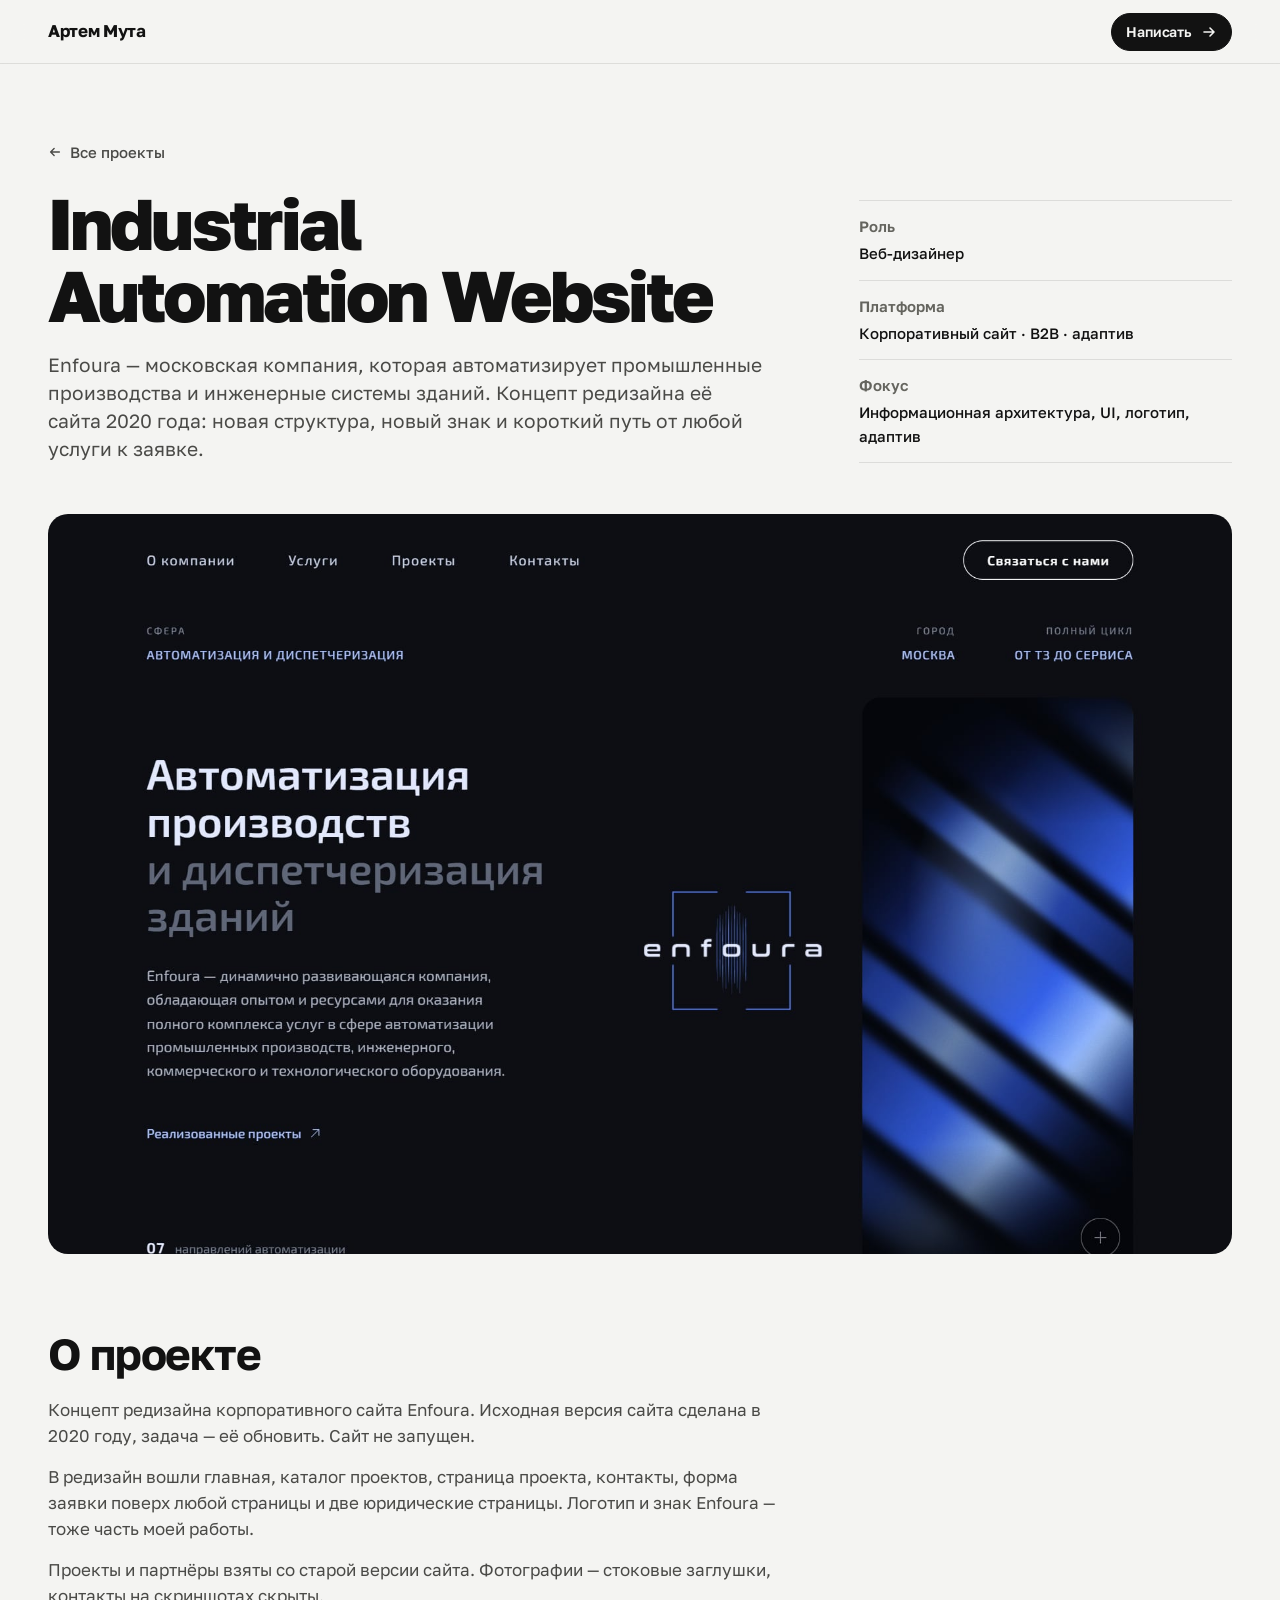
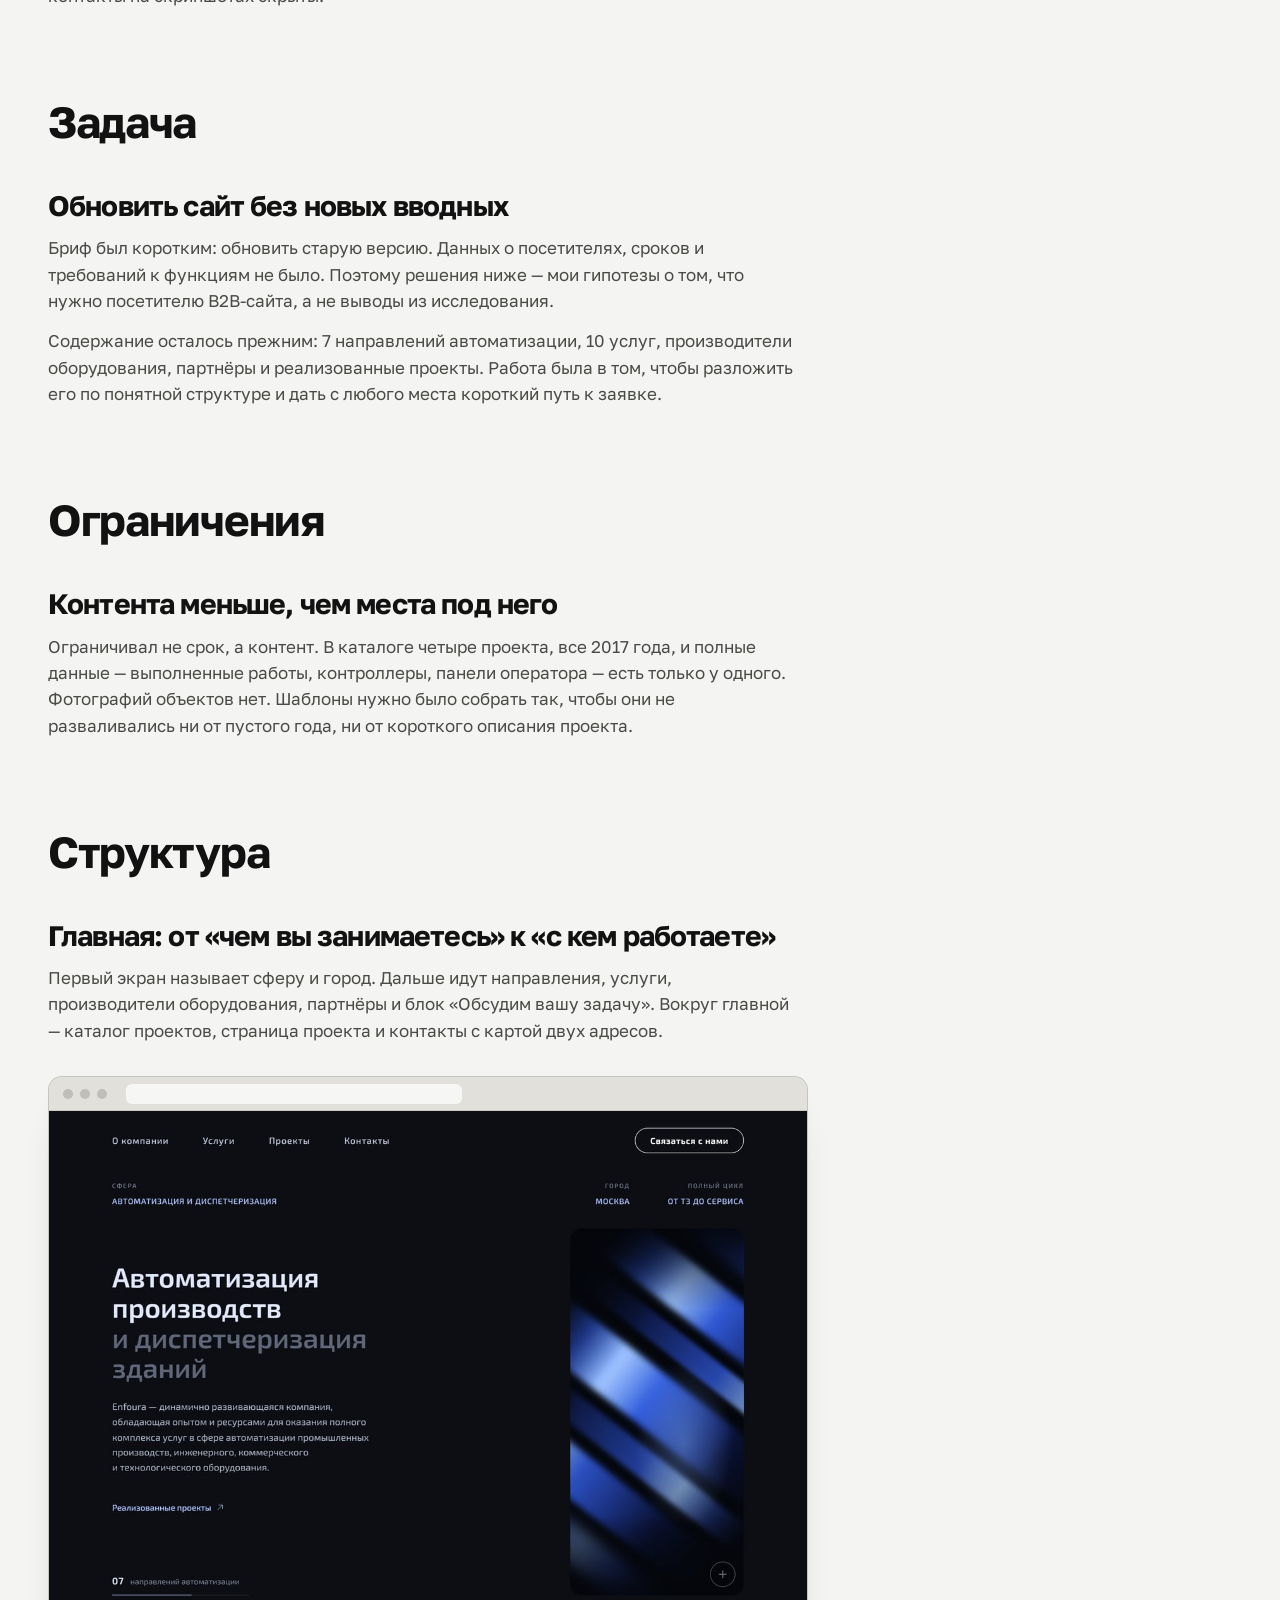
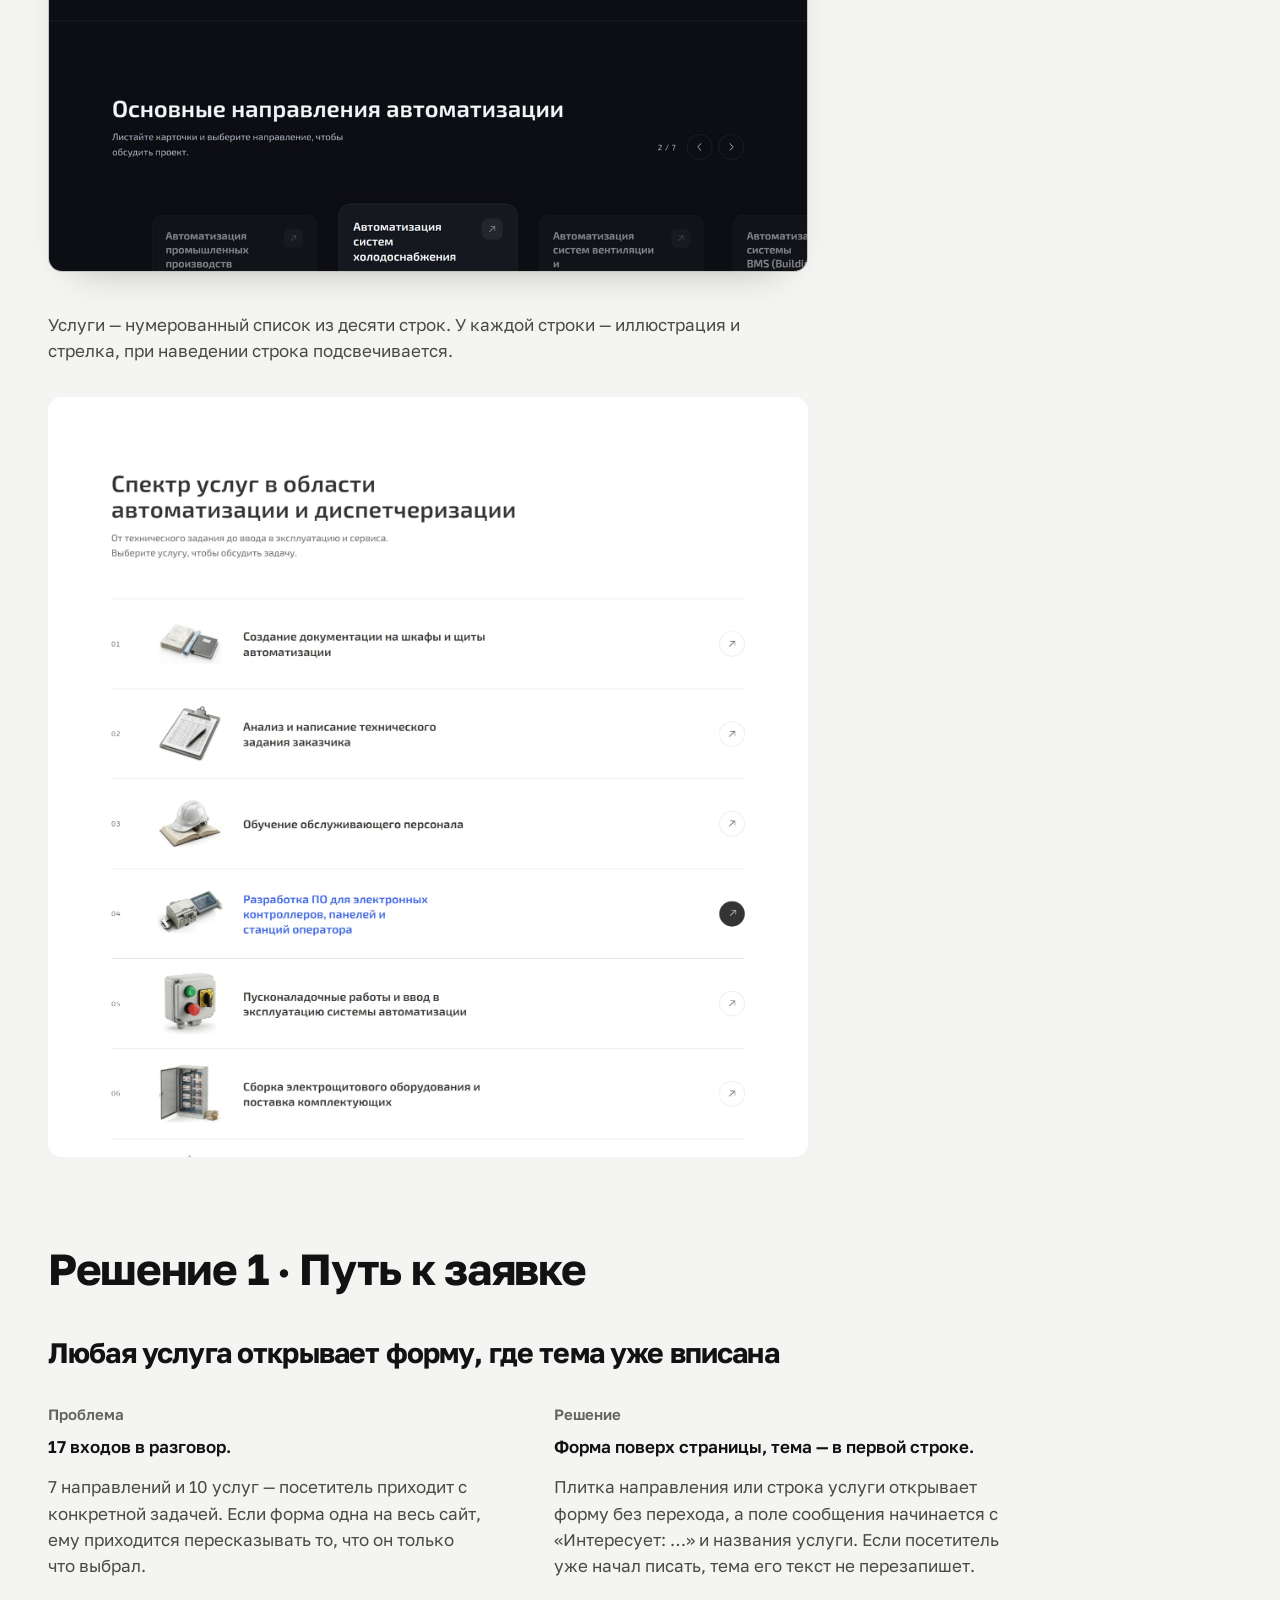
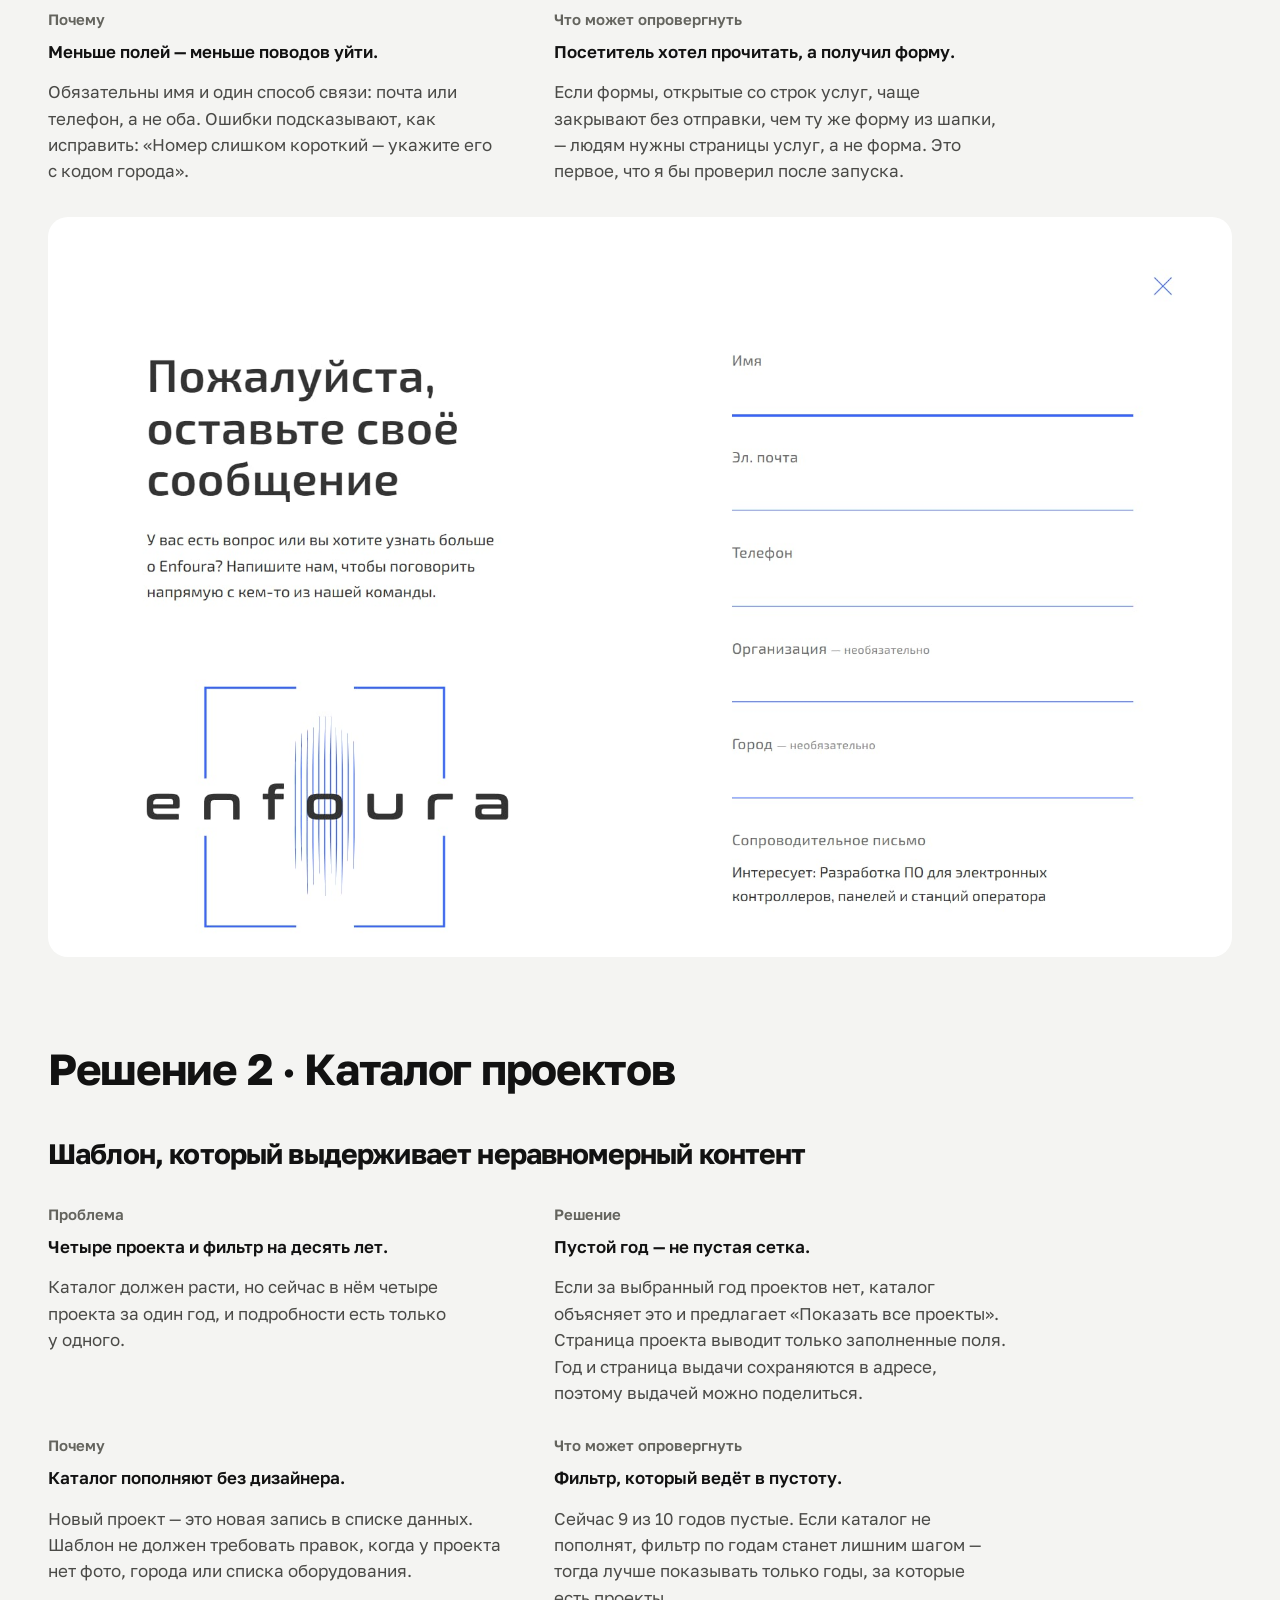
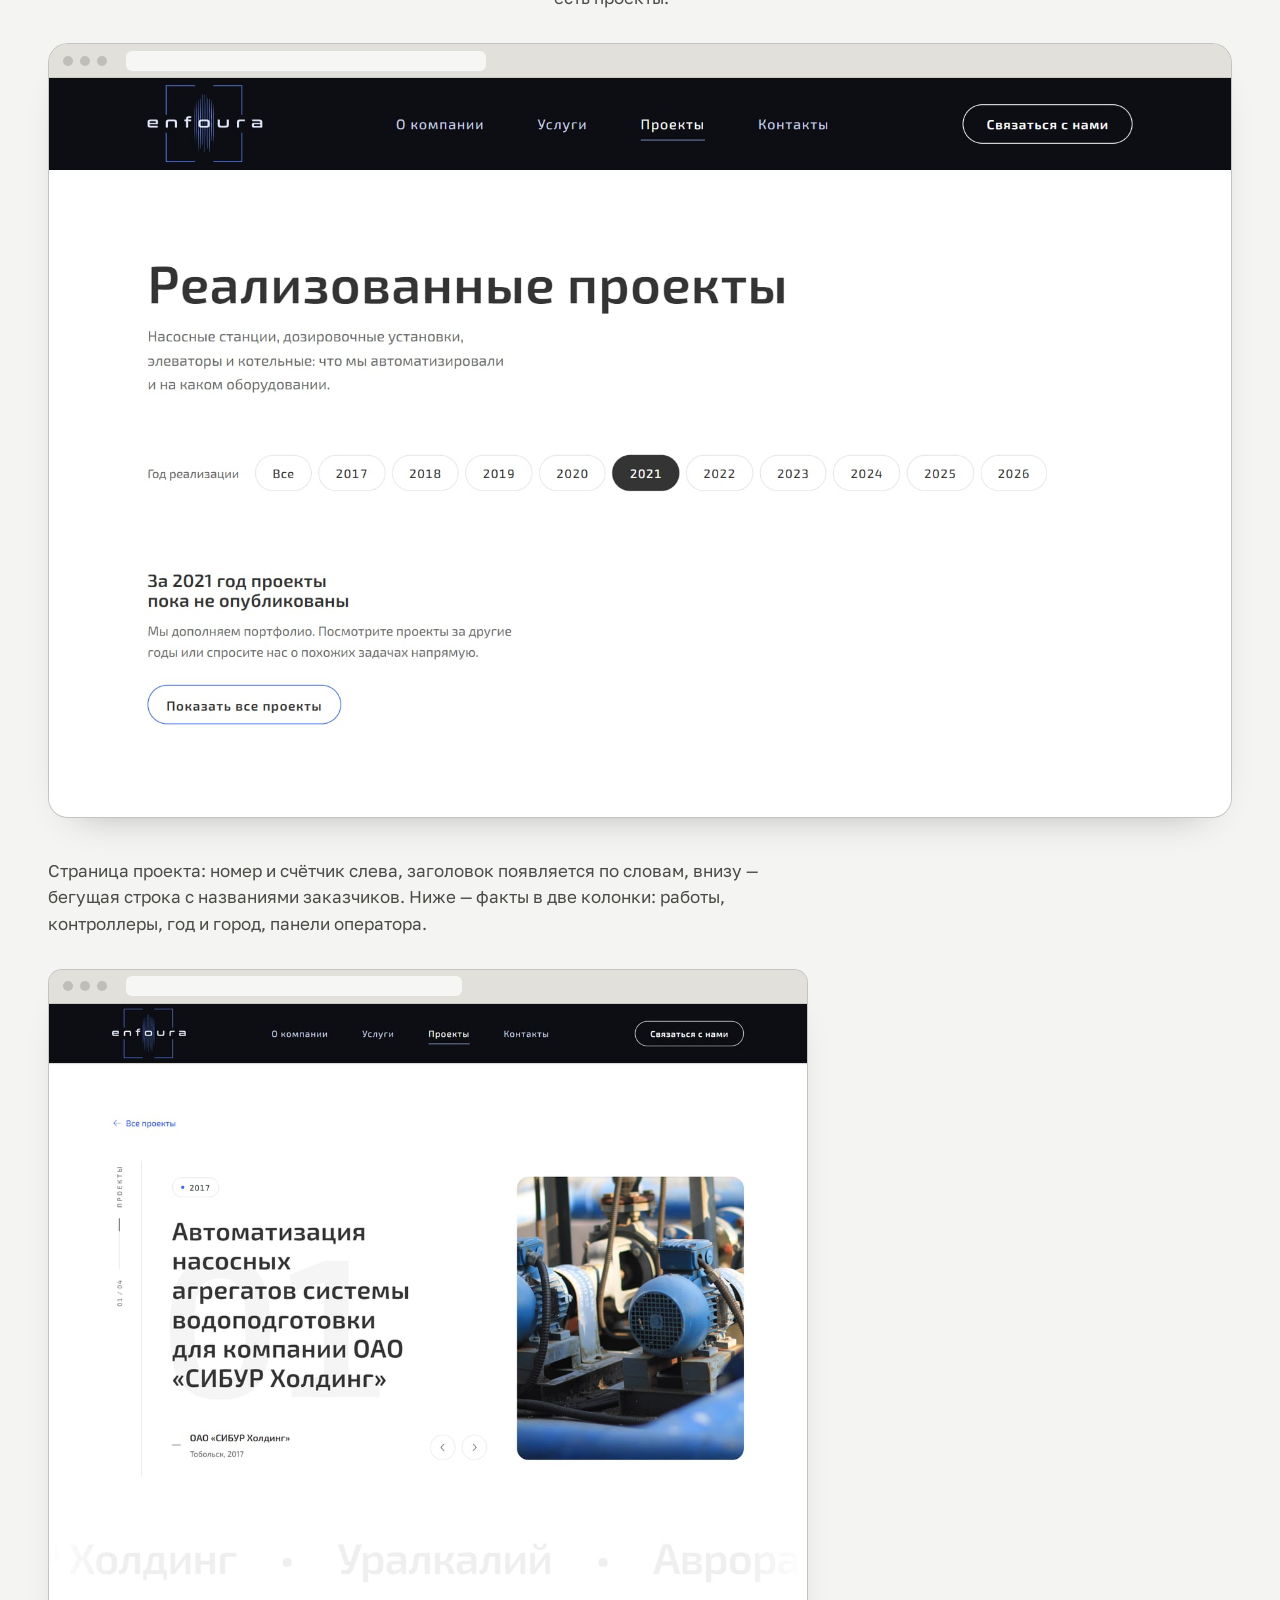
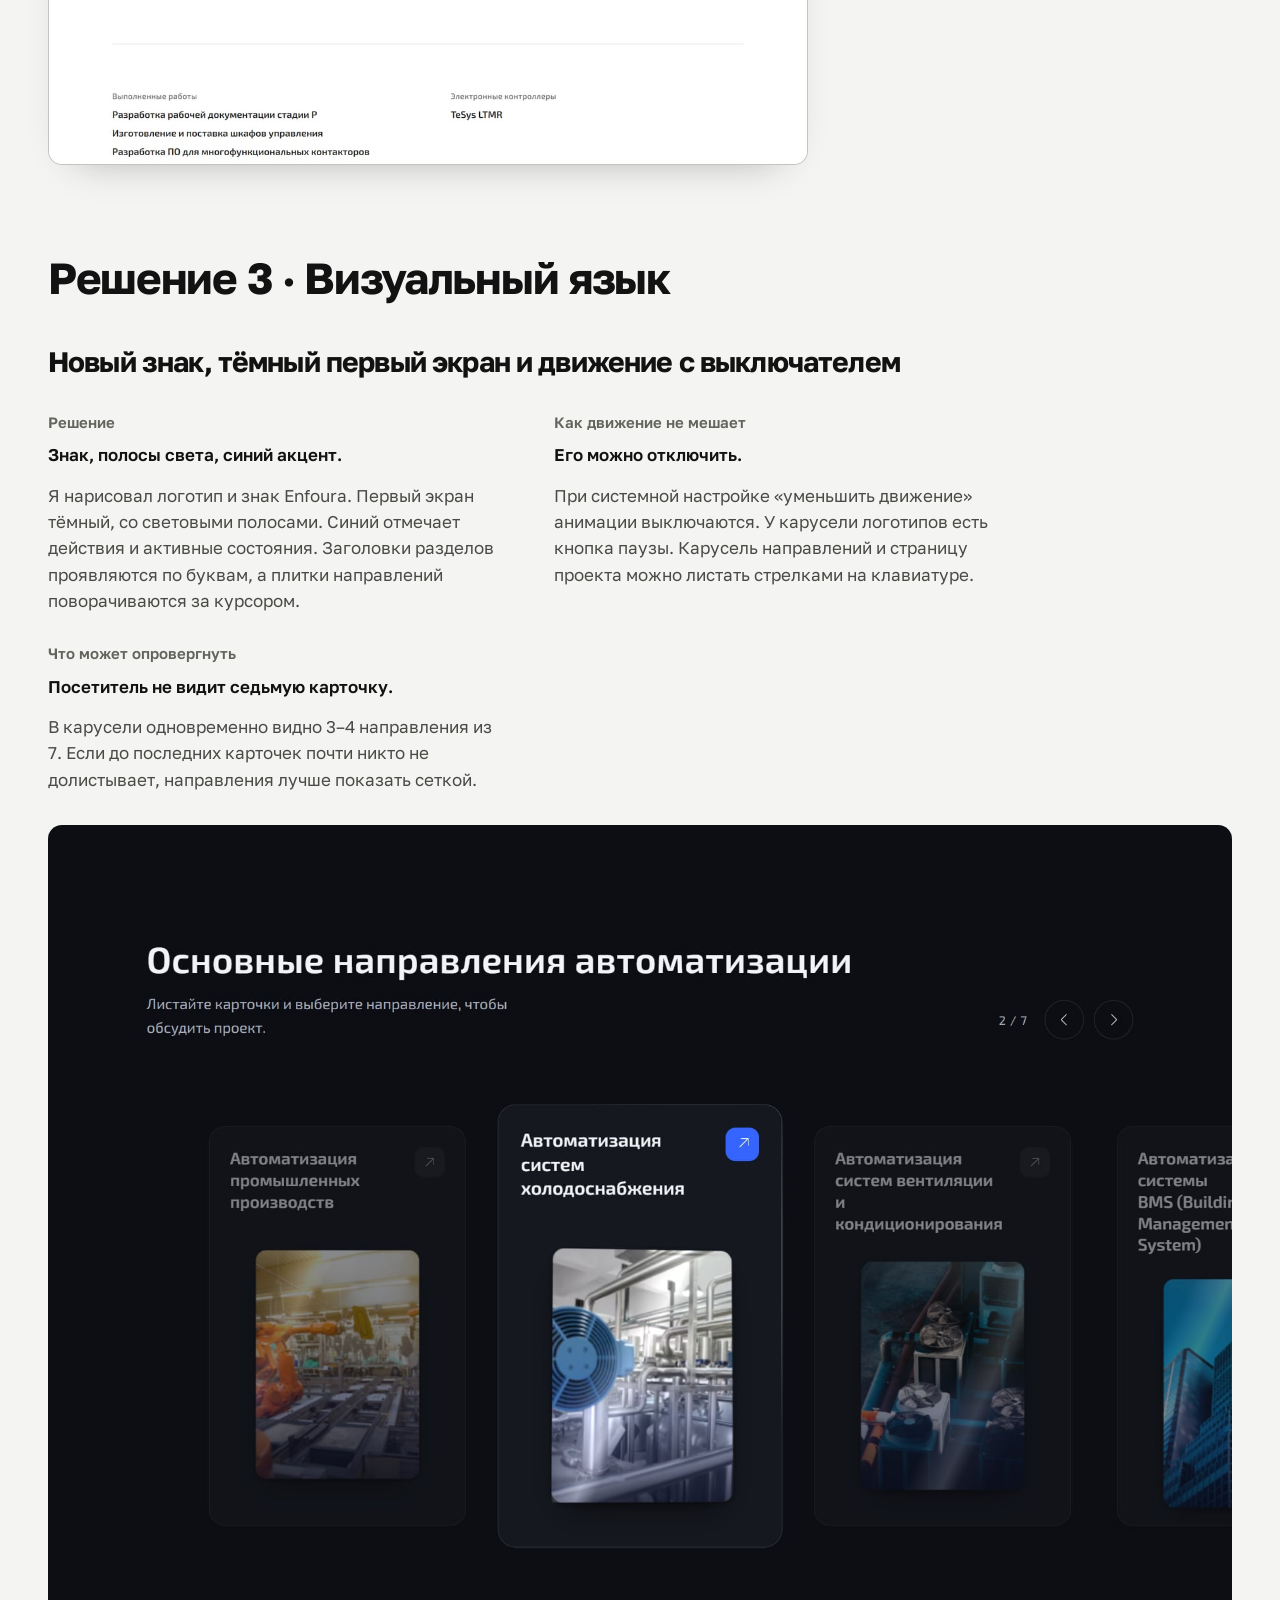
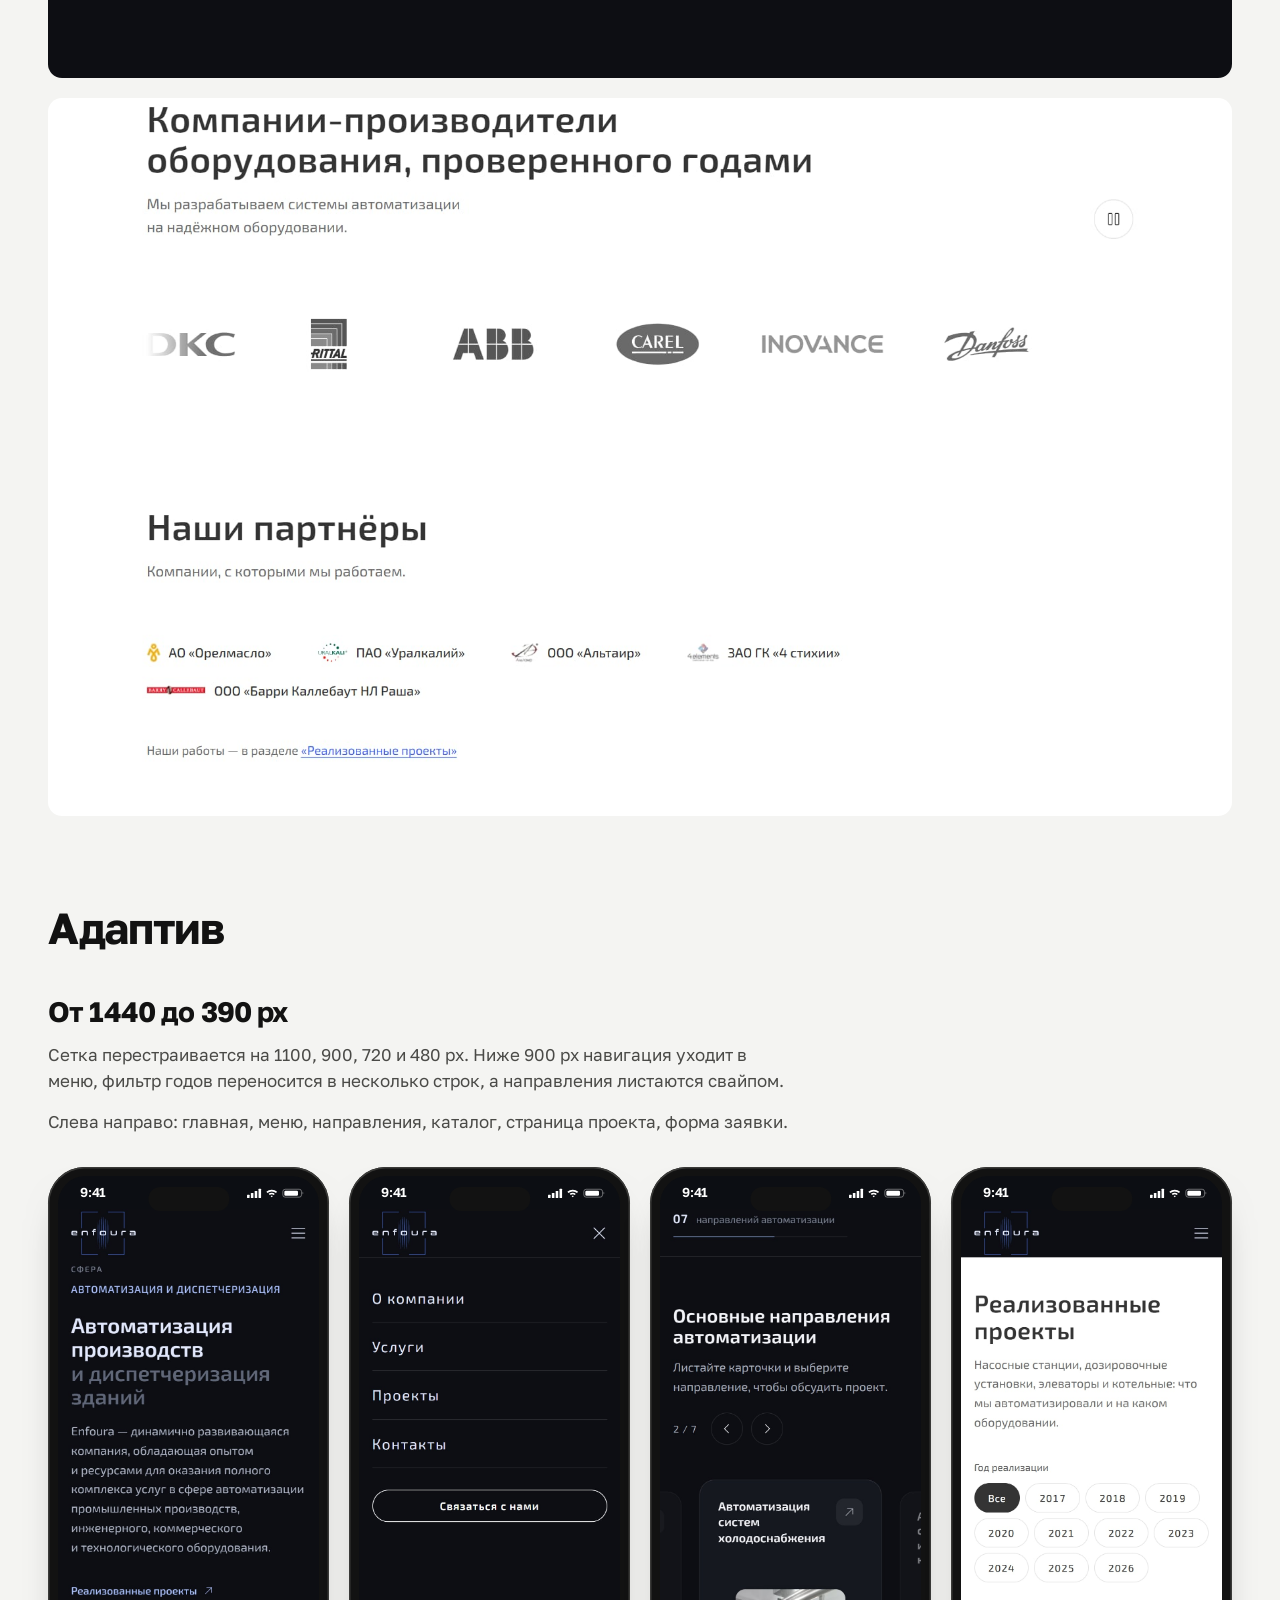
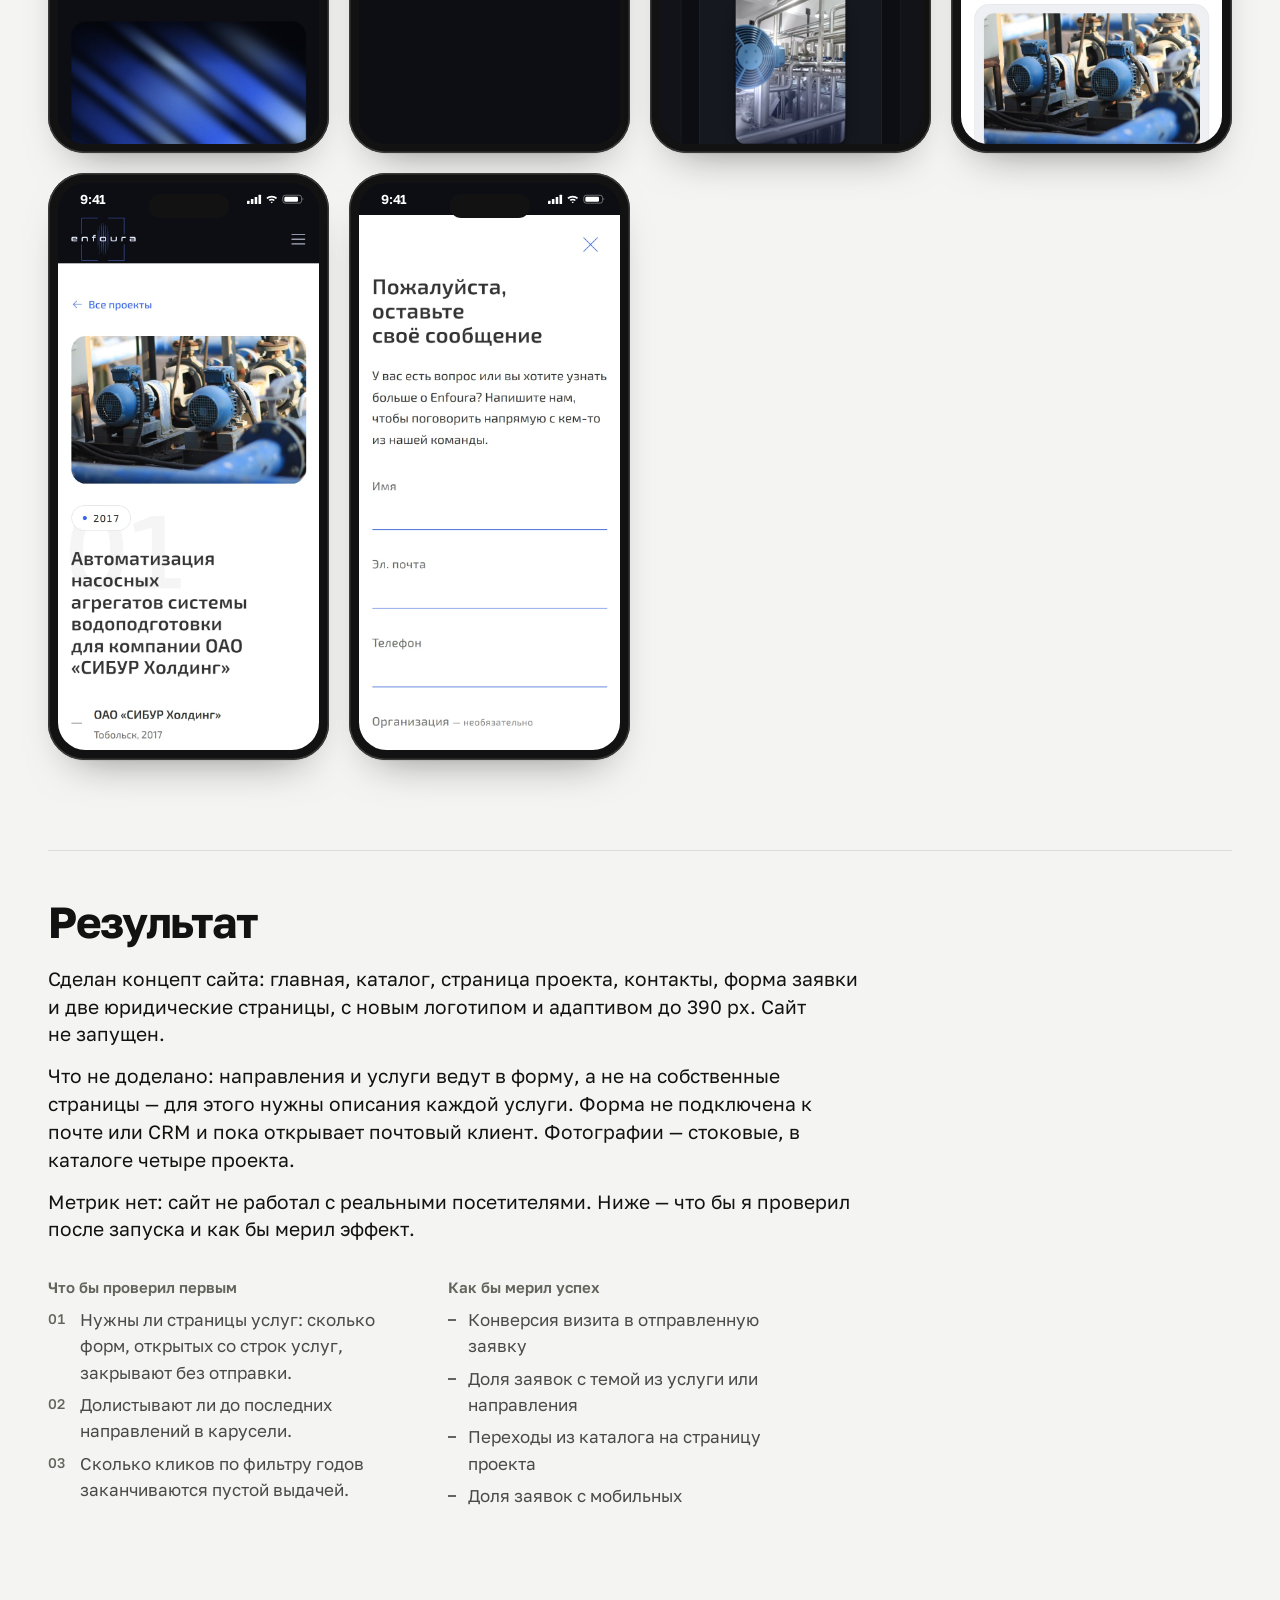
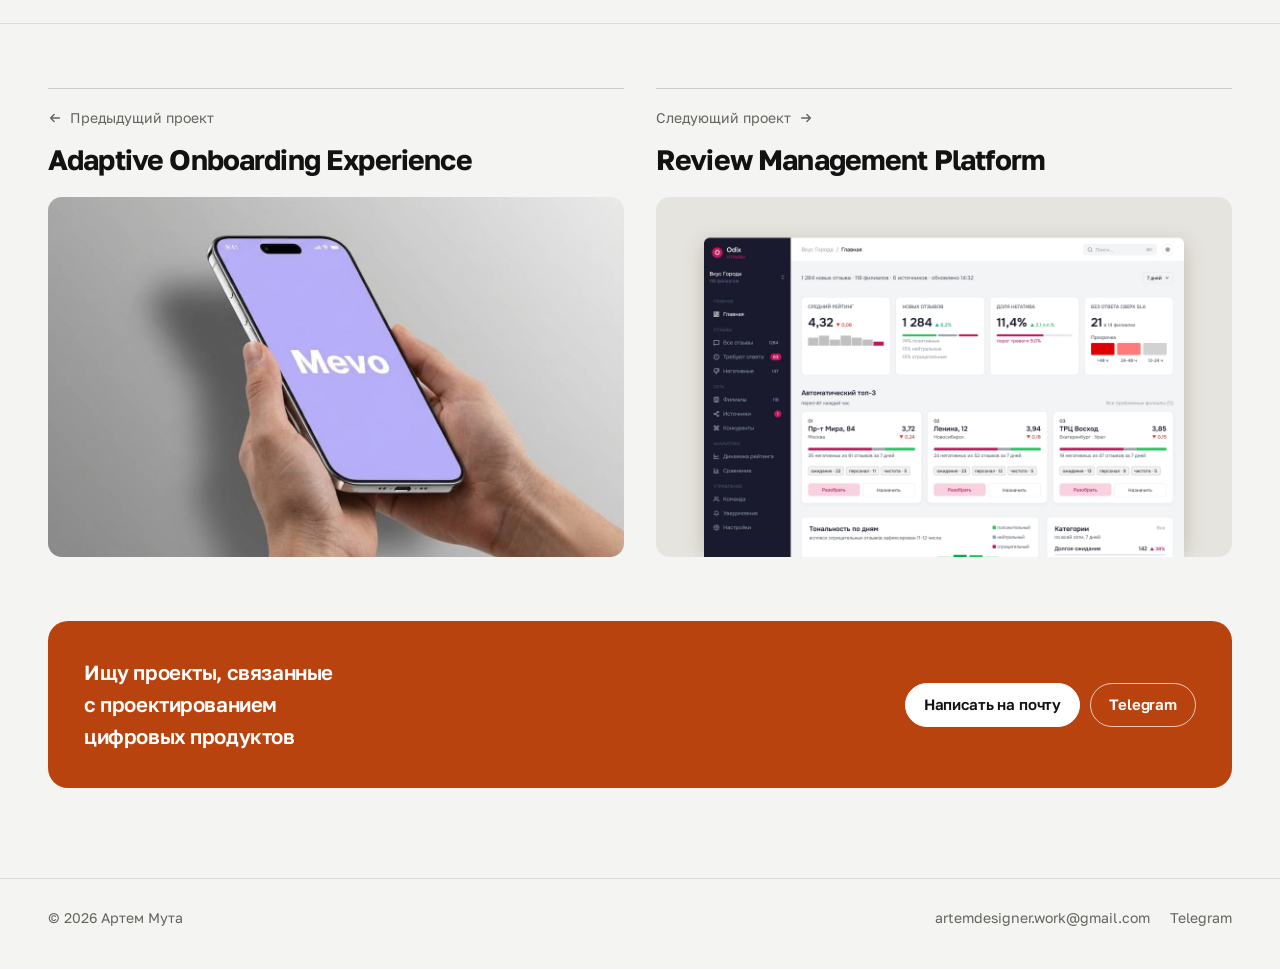
==== commit 286ffa41: "Remove form-errors screenshot from Enfoura case Co-Authored-By: Claude Opus 5.5 <noreply@anthropic.c" ====
--- a/cases/enfoura.html
+++ b/cases/enfoura.html
@@ -92,10 +92,7 @@
 <p>Если формы, открытые со строк услуг, чаще закрывают без отправки, чем ту же форму из шапки, — людям нужны страницы услуг, а не форма. Это первое, что я бы проверил после запуска.</p>
 </div>
 </div>
-<figure class="fig fig--grid fig--n2 reveal" style="--n:2;">
-<div class="fig__cell" style="grid-column:1/-1"><img src="../assets/cases/enfoura/09-form.jpg" width="1800" height="1125" alt="Форма заявки, открытая со строки услуги: в поле сообщения уже вписано «Интересует: Разработка ПО для электронных контроллеров, панелей и станций оператора»" loading="lazy"></div>
-<div class="fig__cell" style="grid-column:1/-1"><img src="../assets/cases/enfoura/10-form-errors.jpg" width="1800" height="1125" alt="Та же форма после попытки отправки: подсказки «Укажите, как к вам обращаться» и «Номер слишком короткий — укажите его с кодом города»" loading="lazy"></div>
-</figure>
+<figure class="fig fig--single reveal"><img src="../assets/cases/enfoura/09-form.jpg" width="1800" height="1125" alt="Форма заявки, открытая со строки услуги: в поле сообщения уже вписано «Интересует: Разработка ПО для электронных контроллеров, панелей и станций оператора»" loading="lazy"></figure>
 <h2>Решение 2 · Каталог проектов</h2>
 <h3>Шаблон, который выдерживает неравномерный контент</h3>
 <div class="cols">
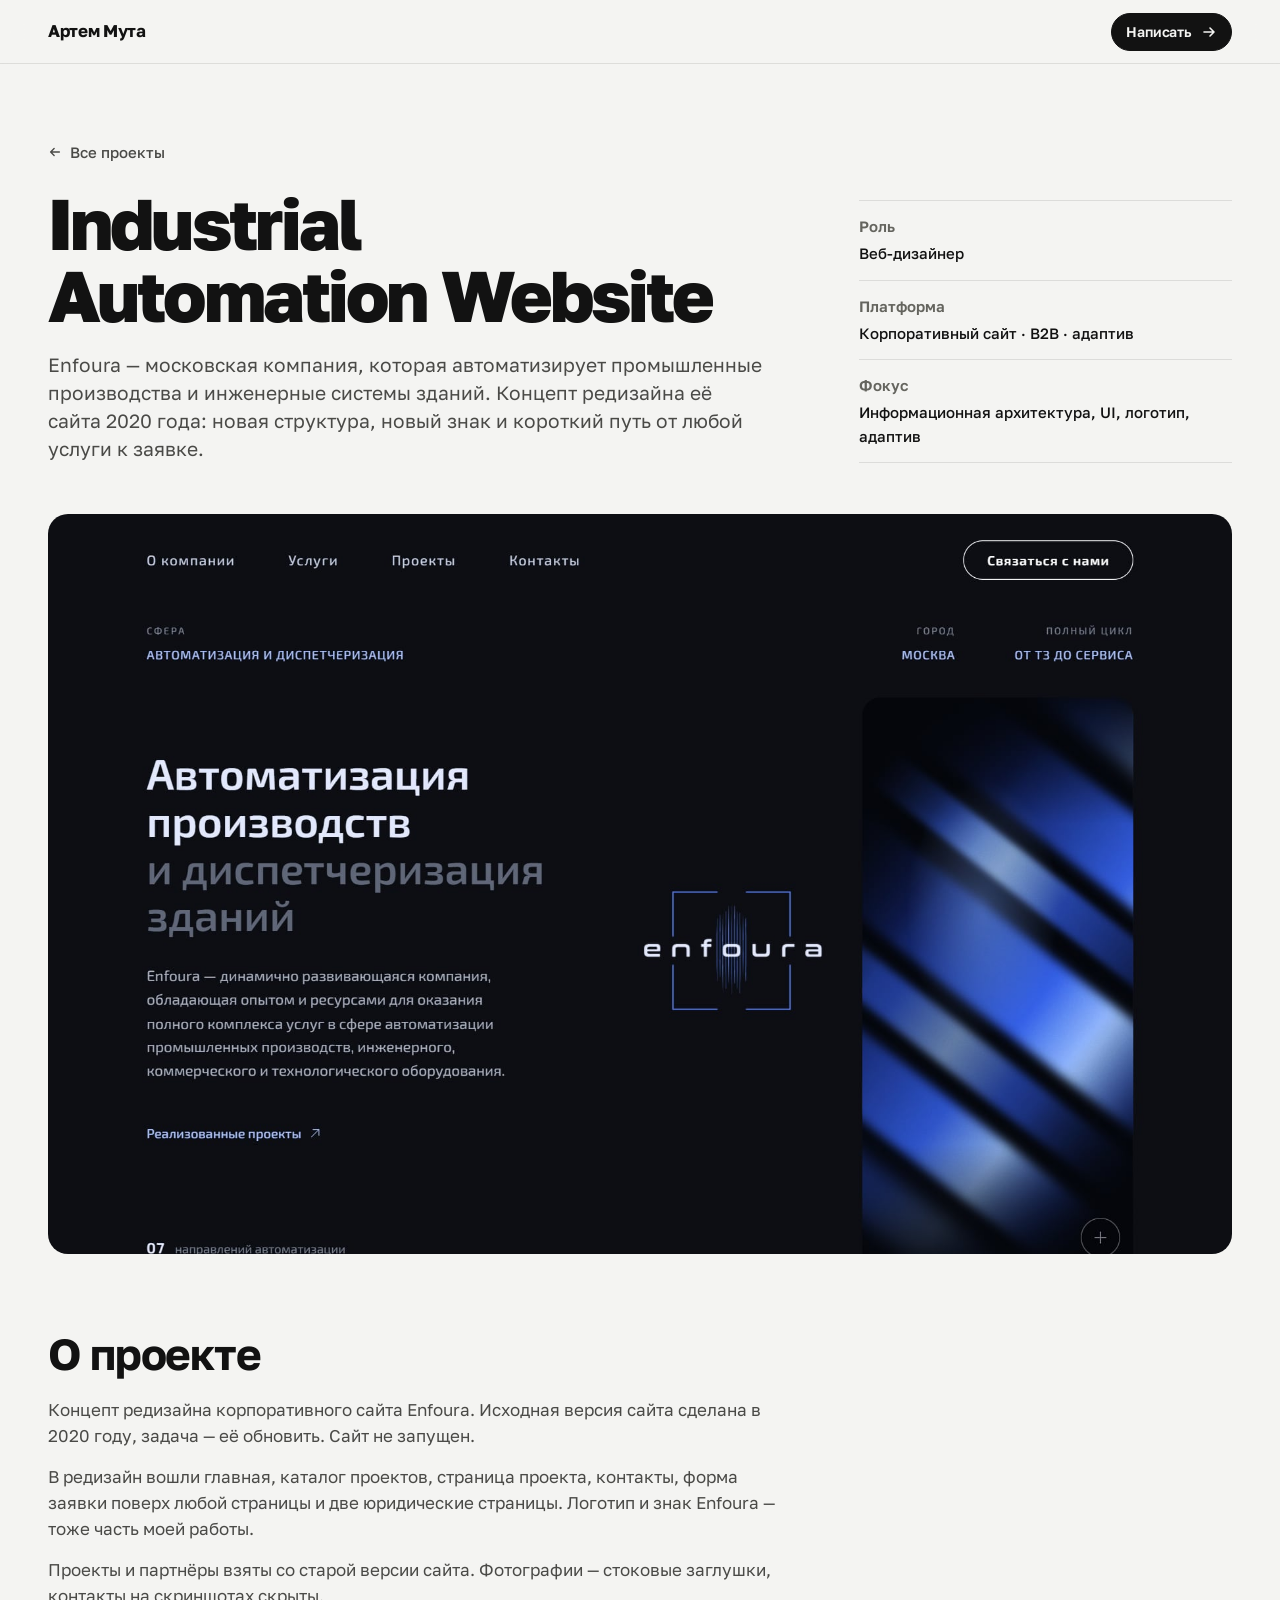
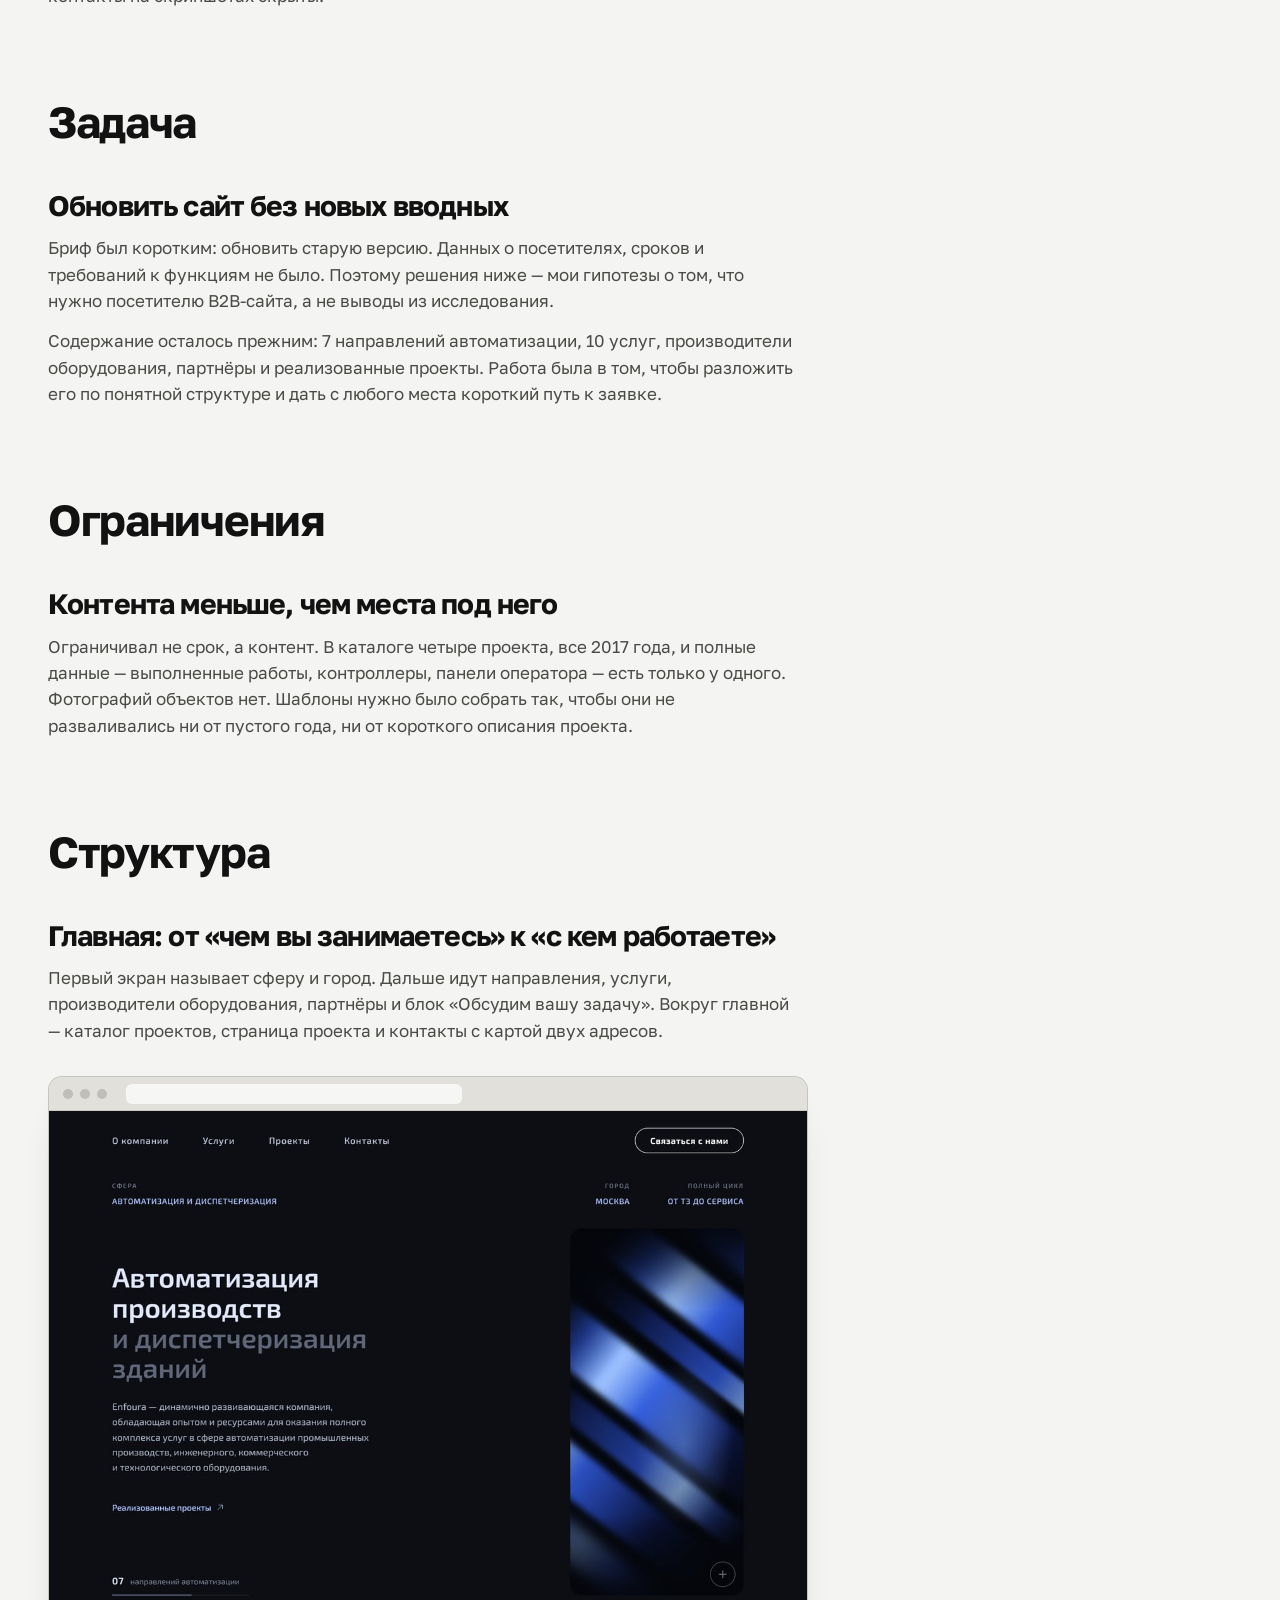
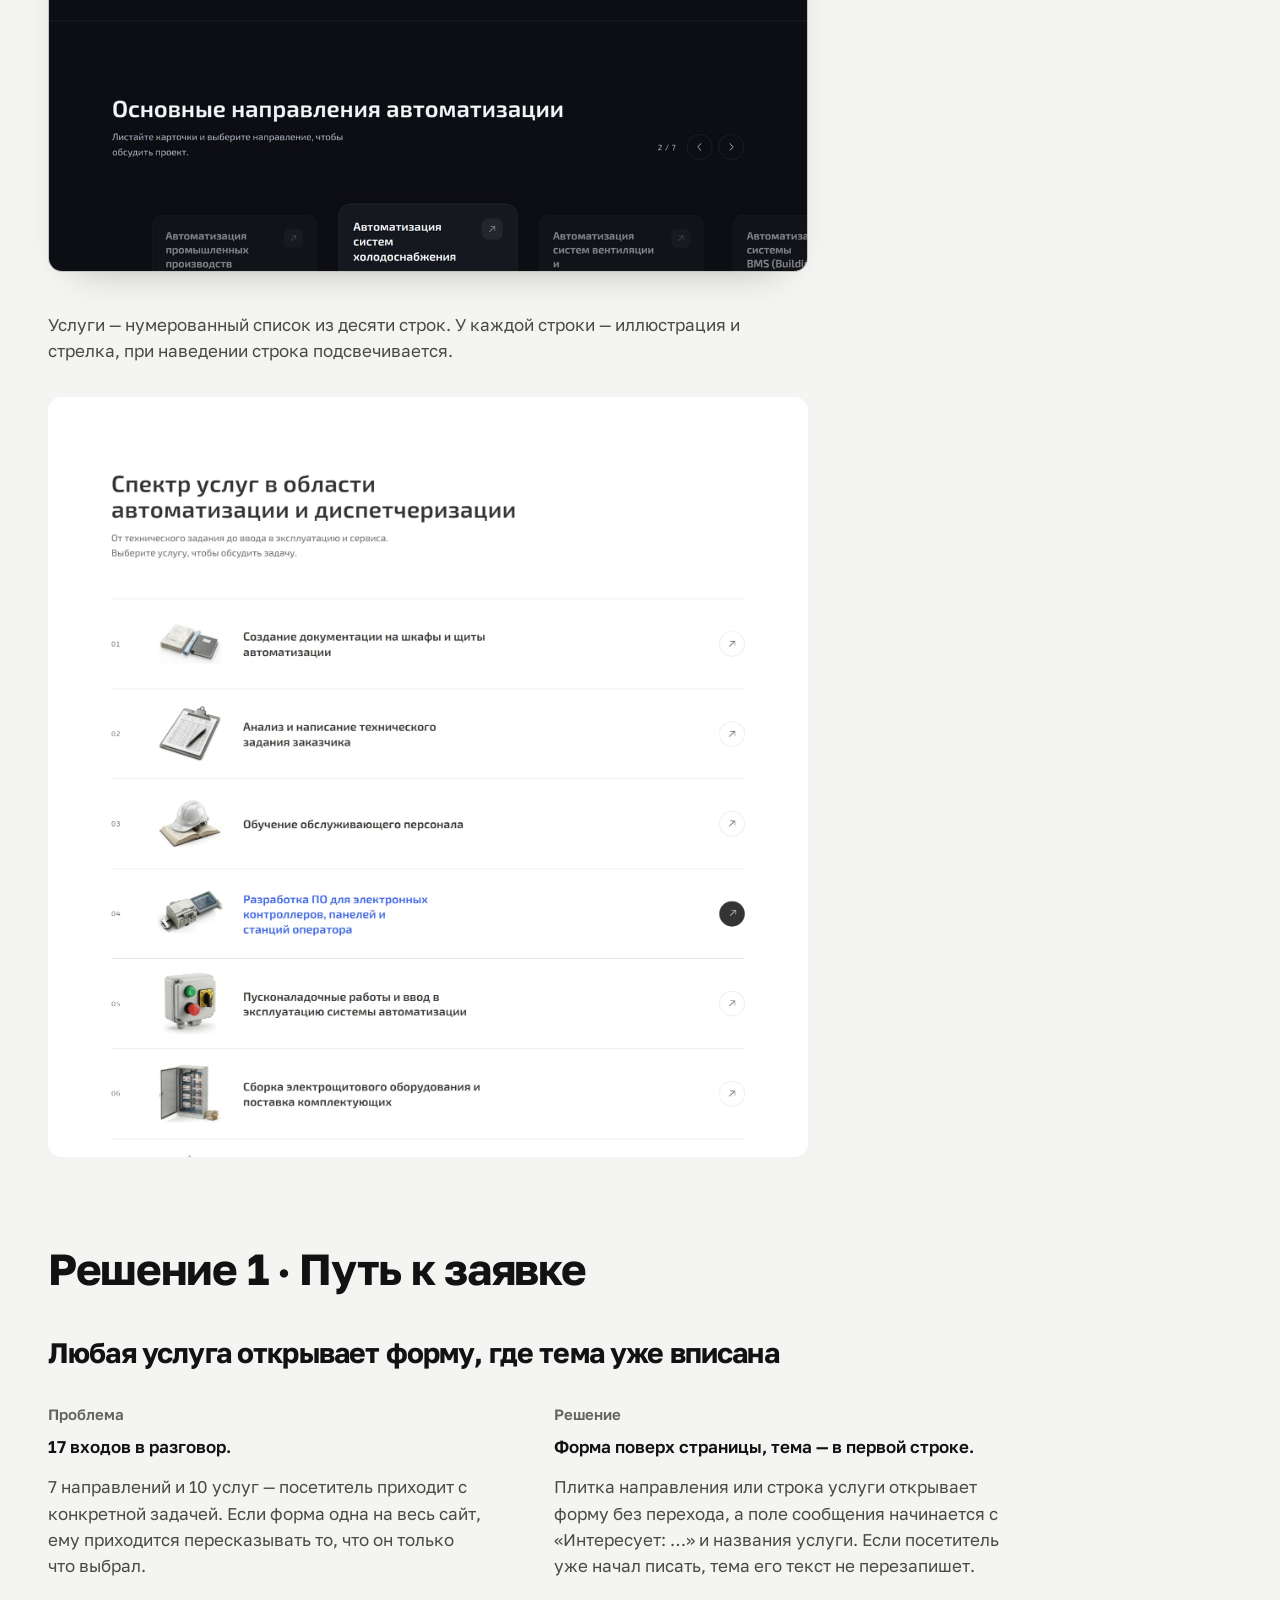
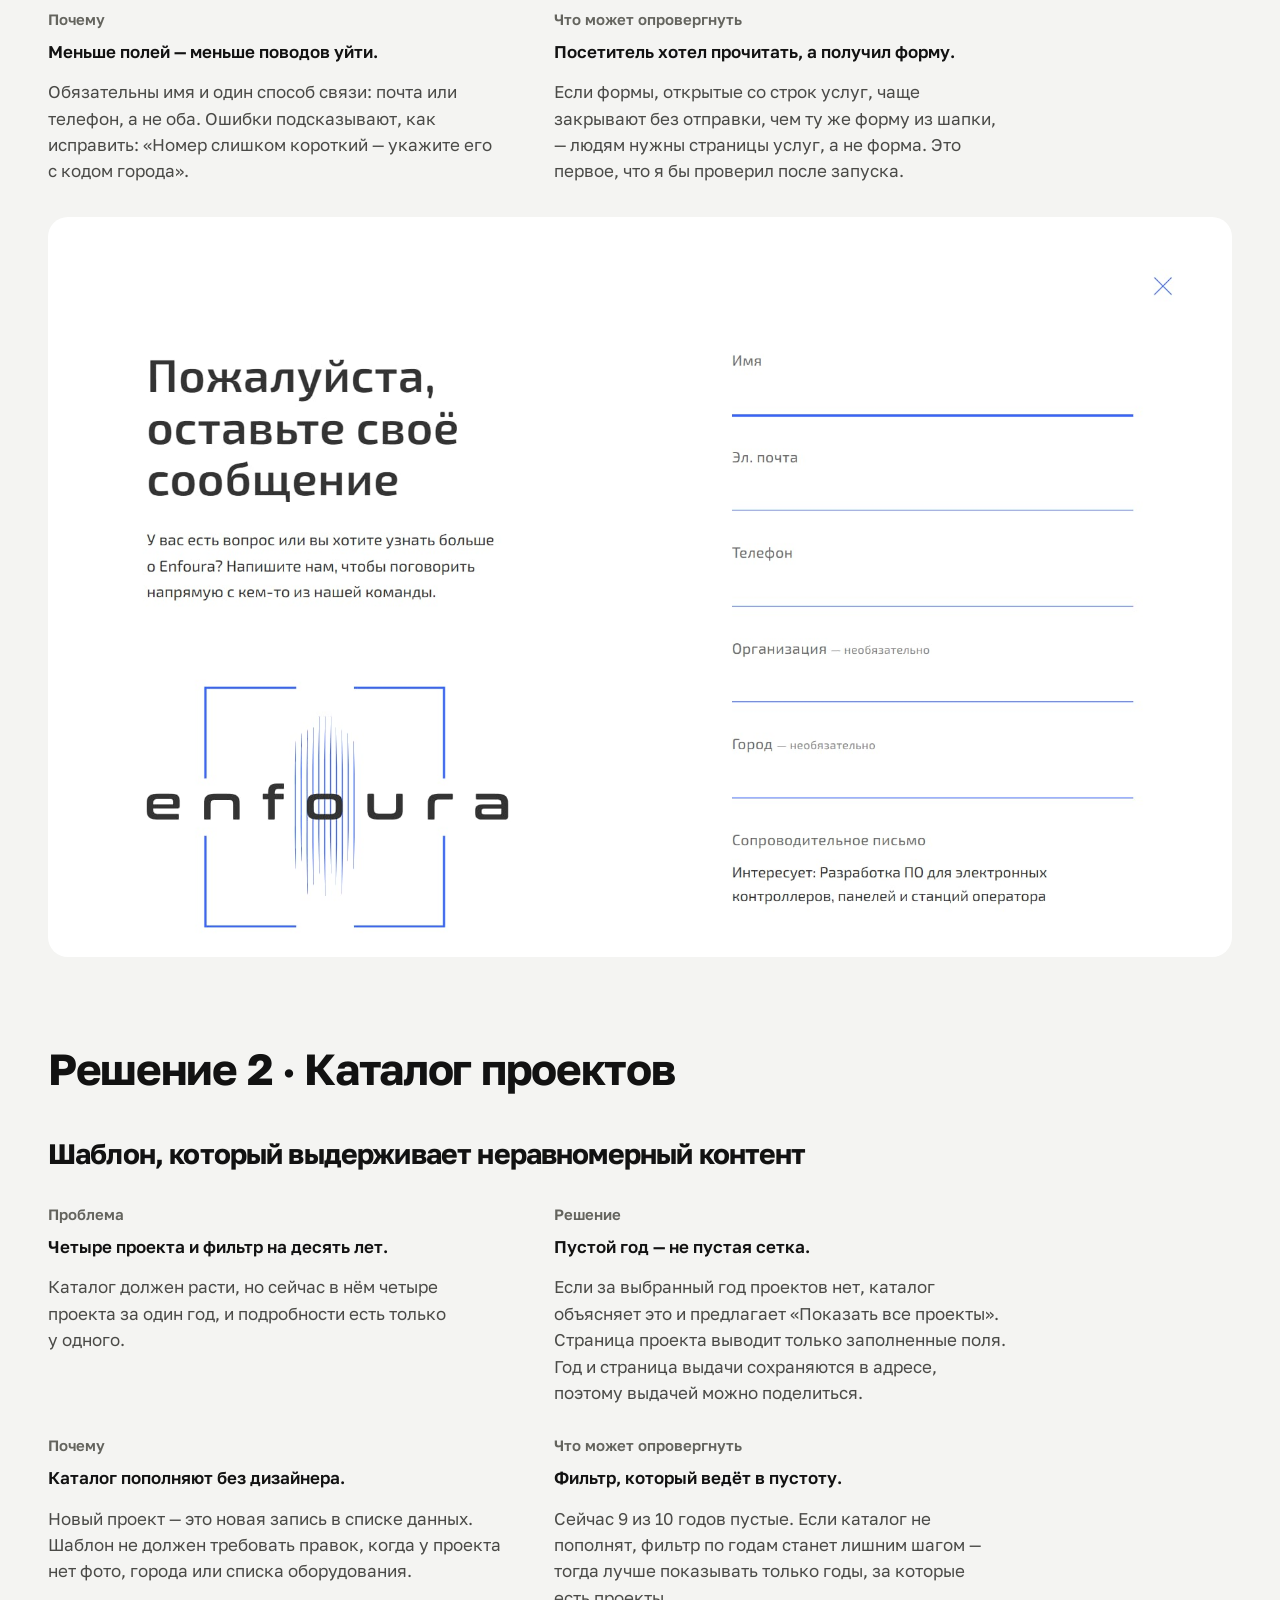
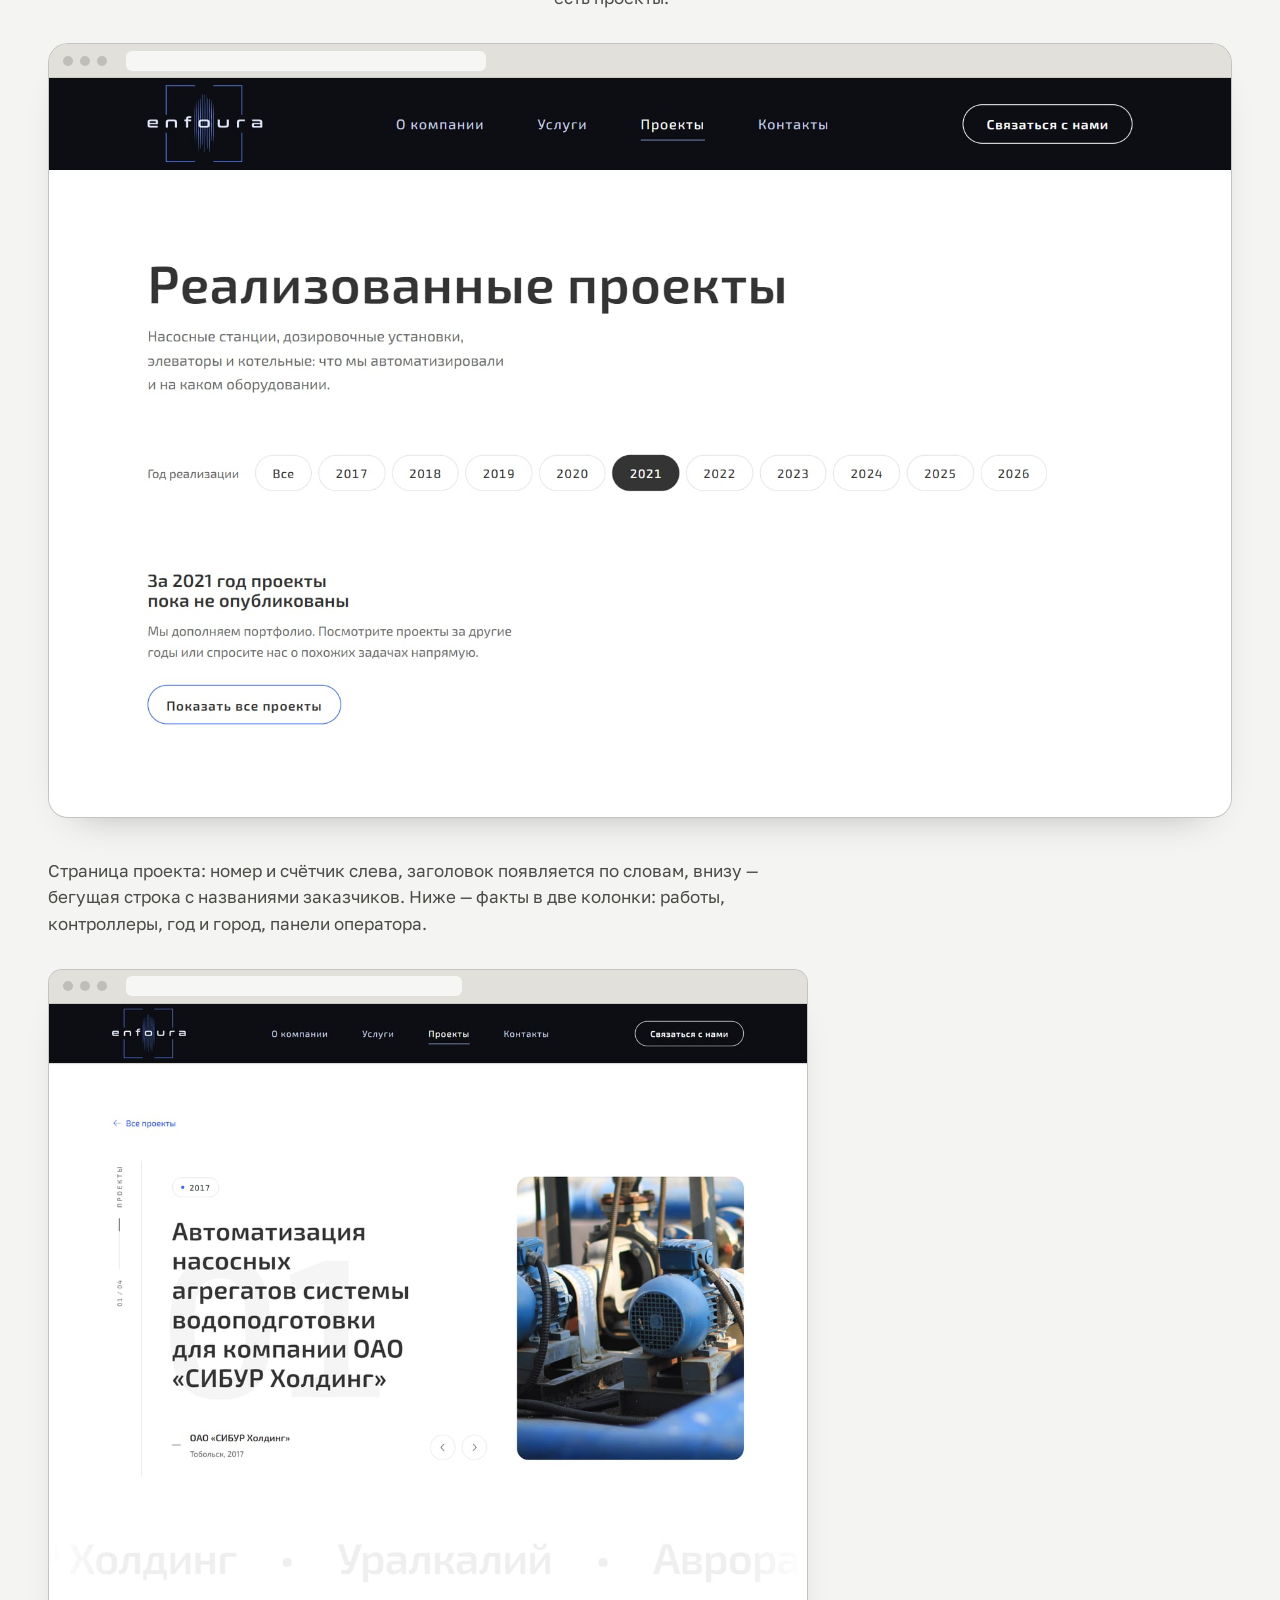
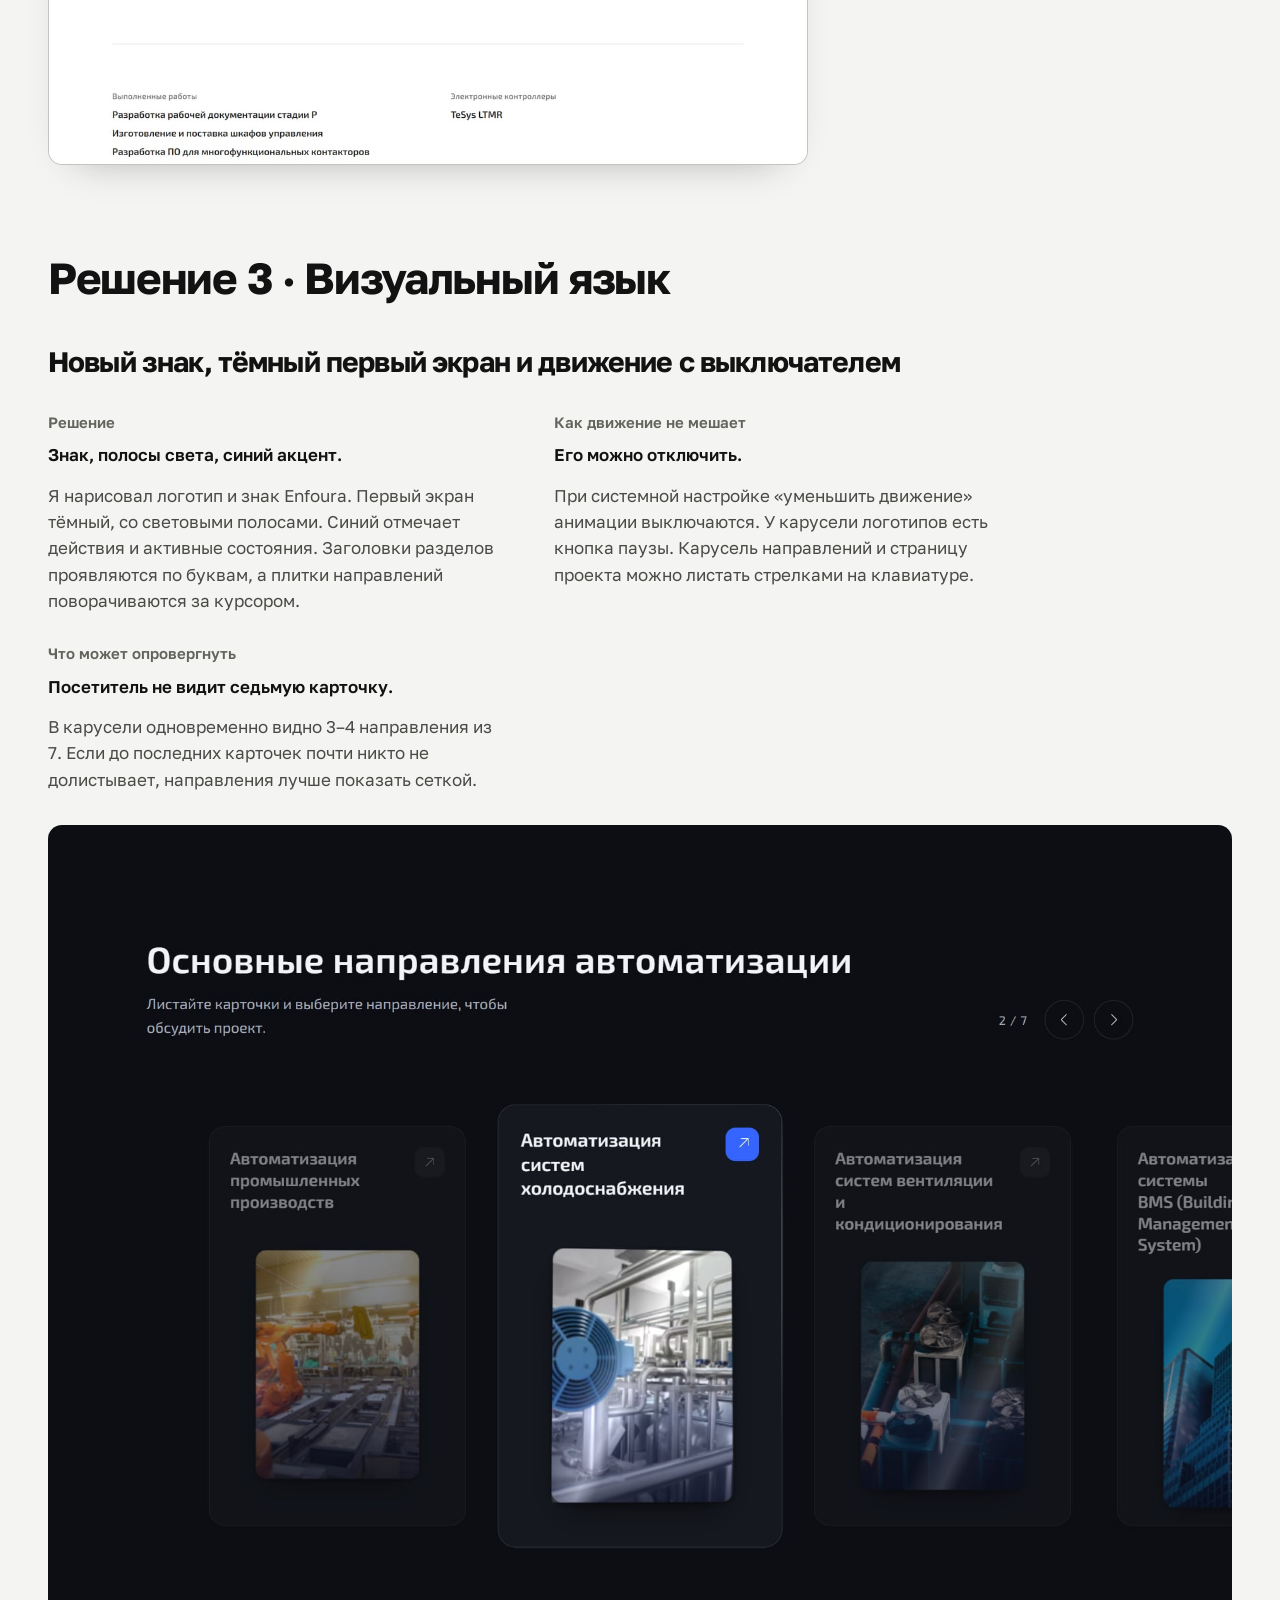
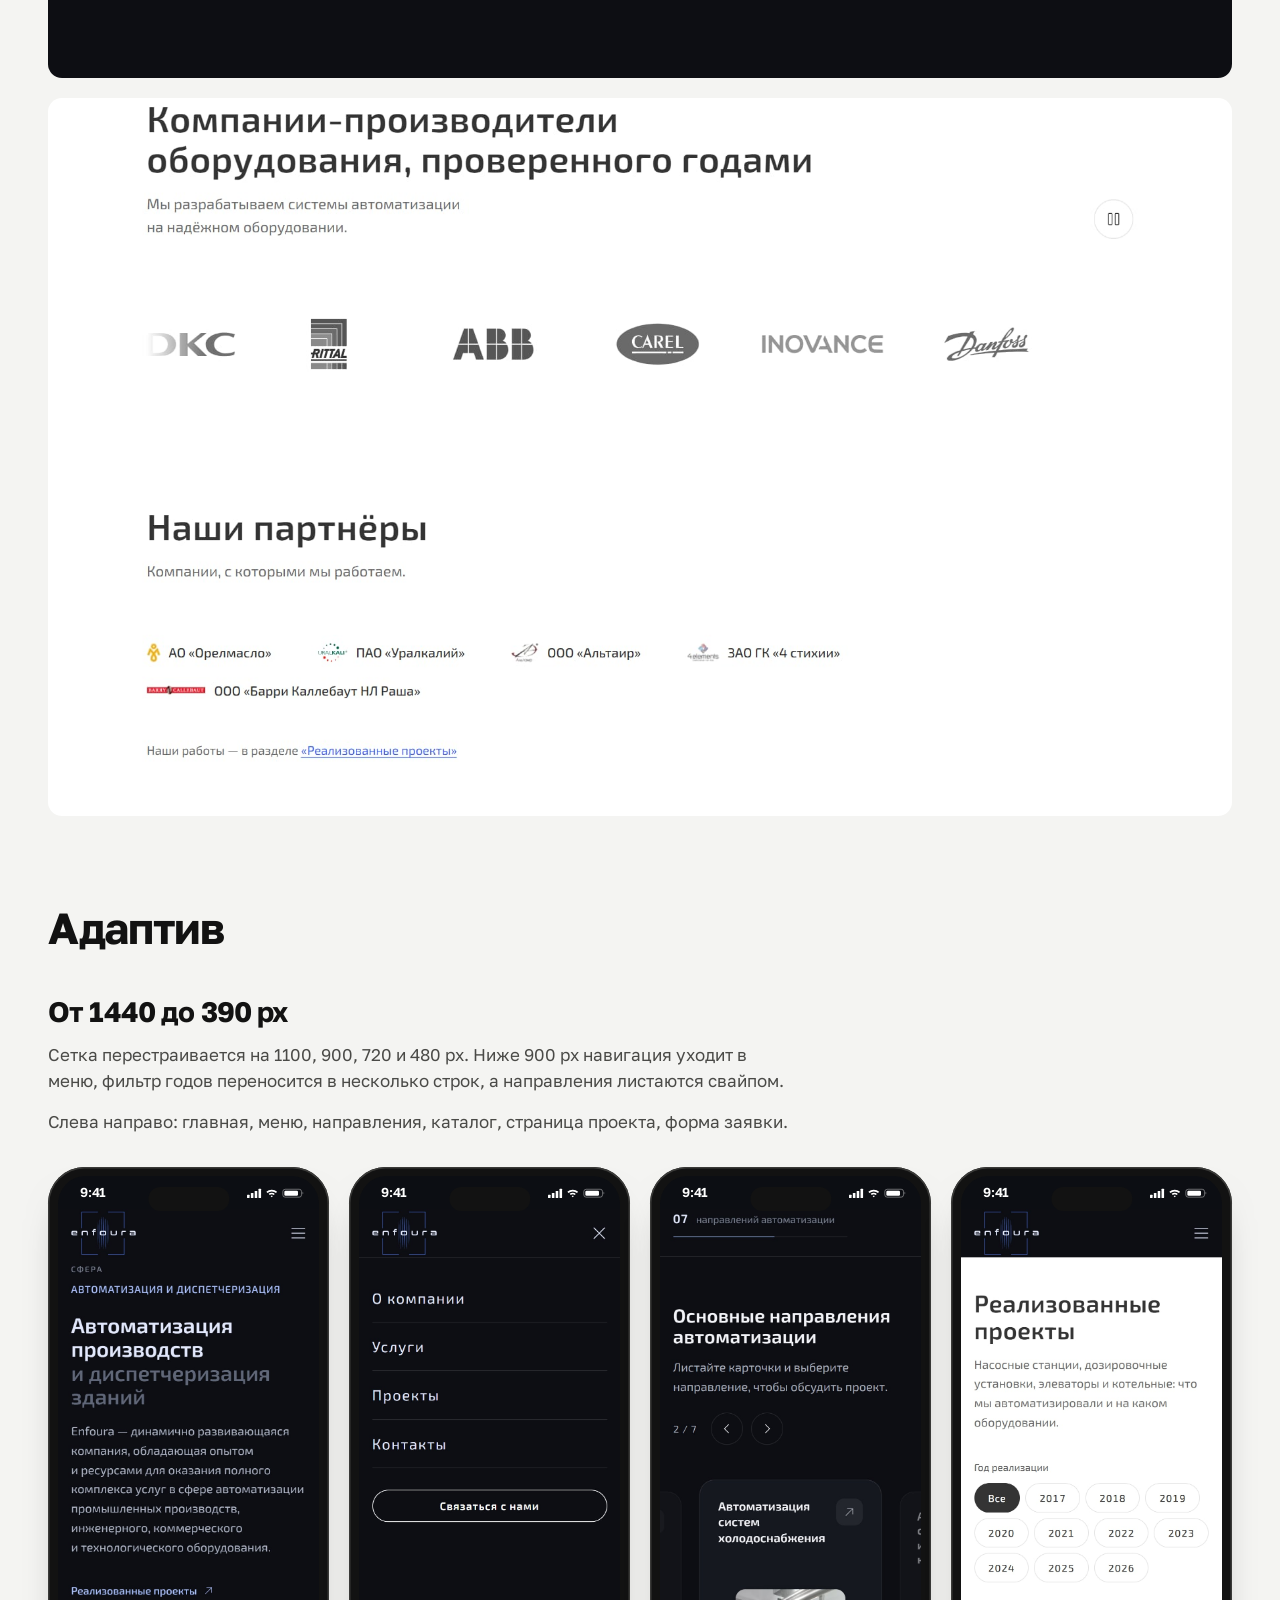
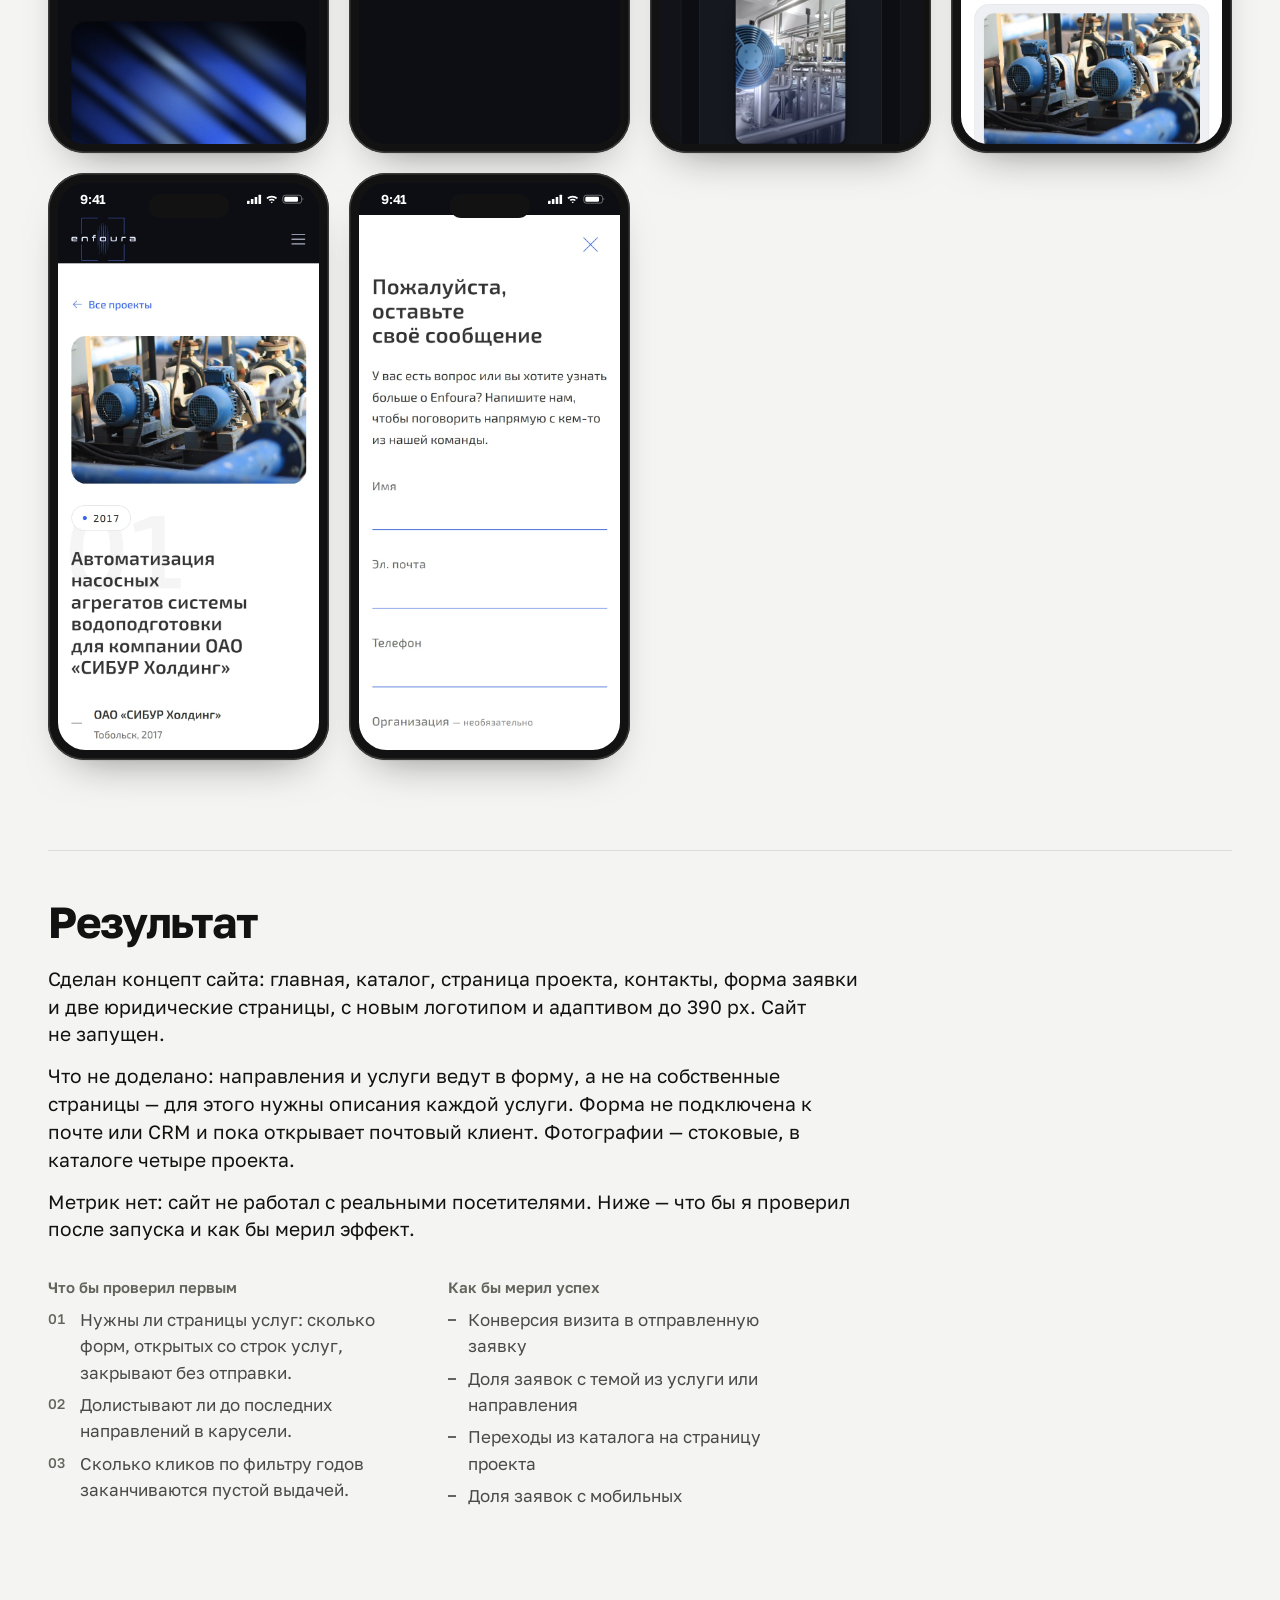
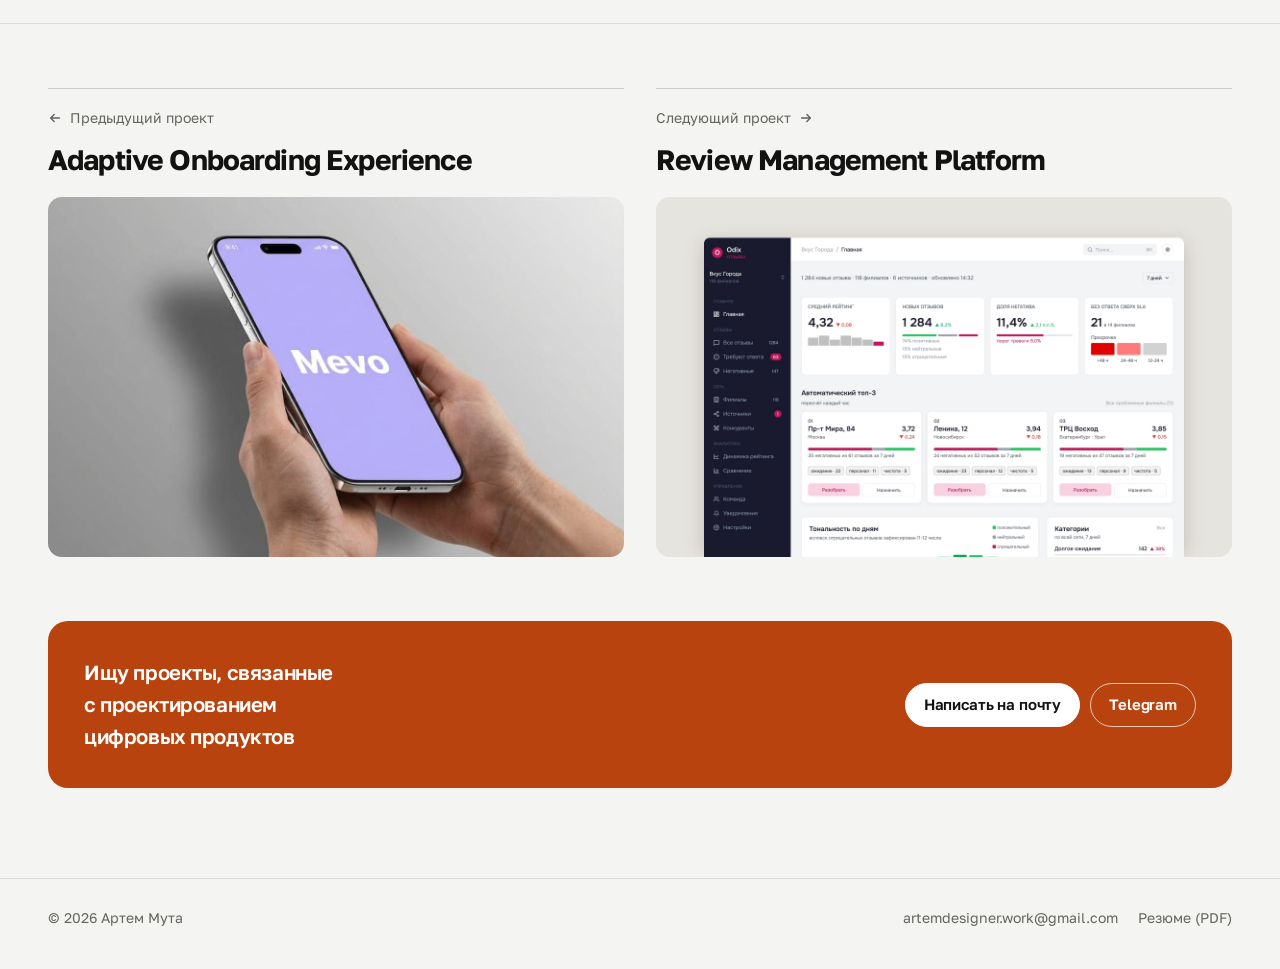
==== commit d98198fc: "Add resume PDF to footer; remove duplicate Telegram link Co-Authored-By: Claude Opus 5.5 <noreply@an" ====
--- a/cases/enfoura.html
+++ b/cases/enfoura.html
@@ -207,7 +207,7 @@
     <span>© <span class="num">2026</span> Артем Мута</span>
     <nav aria-label="Контакты">
       <a href="mailto:artemdesigner.work@gmail.com">artemdesigner.work@gmail.com</a>
-      <a href="https://t.me/Artfreelancer" target="_blank" rel="noopener">Telegram</a>
+      <a href="../assets/artem-muta-resume.pdf" target="_blank" rel="noopener">Резюме (PDF)</a>
     </nav>
   </div>
 </footer>
--- a/assets/site.css
+++ b/assets/site.css
@@ -107,6 +107,7 @@
 .hero .grid { align-items: start; }
 .hero__text { grid-column: 1 / span 7; display: flex; flex-direction: column; gap: 28px; }
 .hero__text h1 { max-width: 14ch; }
+.hero__role { display: block; color: var(--ink-2); }
 /* hero title: outline drawing, then the solid fill returns */
 .draw-title { position: relative; }
 .js .draw-title { color: transparent; transition: color .7s var(--ease); }
@@ -167,6 +168,7 @@
 .case__title .arrow { flex: none; width: 40px; height: 40px; border-radius: 50%; background: var(--ink); color: var(--bg); display: grid; place-items: center; opacity: 0; transform: translate(-6px, 6px); transition: opacity .45s var(--ease), transform .6s var(--ease); }
 .case__title .arrow svg { width: 16px; height: 16px; }
 .case:hover .arrow, .case:focus-within .arrow { opacity: 1; transform: none; }
+.case__meta { margin-top: -12px; font-size: 15px; color: var(--ink-3); text-wrap: pretty; }
 .case__block { display: flex; flex-direction: column; gap: 8px; }
 .case__block p { color: var(--ink-2); text-wrap: pretty; }
 .case__bullets { display: flex; flex-wrap: wrap; gap: 8px; margin-top: 4px; }
@@ -175,33 +177,11 @@
 .case__link svg { width: 14px; height: 14px; transition: transform .4s var(--ease); }
 .case__link:hover { color: var(--accent-ink); }
 .case__link:hover svg { transform: translateX(3px); }
-/* project rows: a warm, grainy glow fades in behind the hovered row (after 21st.dev "impact experience") */
-.case { position: relative; isolation: isolate; --glow-a: 232 117 74; --glow-b: 245 166 35; --gx-a: 68%; --gy-a: 30%; --gx-b: 94%; --gy-b: 78%; }
-.case::before {
-  content: ""; position: absolute; z-index: -1; pointer-events: none;
-  inset: 0 calc(-1 * clamp(12px, 2vw, 28px));
-  border-radius: 28px;
-  background:
-    url("data:image/svg+xml,%3Csvg xmlns='http://www.w3.org/2000/svg' width='180' height='180'%3E%3Cfilter id='n'%3E%3CfeTurbulence type='fractalNoise' baseFrequency='.85' numOctaves='2' stitchTiles='stitch'/%3E%3CfeColorMatrix values='0 0 0 0 0 0 0 0 0 0 0 0 0 0 0 0 0 0 .09 0'/%3E%3C/filter%3E%3Crect width='100%25' height='100%25' filter='url(%23n)'/%3E%3C/svg%3E"),
-    radial-gradient(46% 72% at var(--gx-a) var(--gy-a), rgb(var(--glow-a) / .9), rgb(var(--glow-a) / .35) 45%, transparent 74%),
-    radial-gradient(40% 66% at var(--gx-b) var(--gy-b), rgb(var(--glow-b) / .85), rgb(var(--glow-b) / .3) 45%, transparent 72%),
-    radial-gradient(70% 55% at 55% 108%, rgb(251 233 223 / .95), transparent 72%),
-    rgb(250 240 233 / .45);
-  opacity: 0; transition: opacity .35s var(--ease);
-}
-.case:first-of-type::before { top: calc(-1 * clamp(24px, 3vw, 40px)); }
-.case:nth-of-type(2) { --gx-a: 90%; --gy-a: 24%; --gx-b: 64%; --gy-b: 86%; }
-.case:nth-of-type(3) { --glow-a: 245 166 35; --glow-b: 214 96 56; --gx-a: 72%; --gy-a: 70%; --gx-b: 96%; --gy-b: 22%; }
-.case:nth-of-type(4) { --gx-a: 84%; --gy-a: 52%; --gx-b: 62%; --gy-b: 12%; }
-.case:nth-of-type(5) { --glow-a: 240 140 70; --glow-b: 232 117 74; --gx-a: 66%; --gy-a: 40%; --gx-b: 92%; --gy-b: 90%; }
-.case:nth-of-type(6) { --glow-a: 245 166 35; --glow-b: 232 117 74; --gx-a: 92%; --gy-a: 34%; --gx-b: 70%; --gy-b: 80%; }
 .case__block h4, .case__block p { transition: color .35s var(--ease); }
 @media (hover: hover) {
-  .case:hover::before { opacity: 1; }
   .case:hover .case__block p { color: var(--ink); }
   .case:hover .case__block h4 { color: var(--ink); }
 }
-.case:focus-within::before { opacity: 1; }
 
 /* ---------- Experience ---------- */
 .job { display: grid; grid-template-columns: 200px 1fr; gap: 24px; padding: 32px 0; border-top: 1px solid var(--rule); }
@@ -388,6 +368,62 @@
 .fig--mixed .device--browser .device__screen { flex: 1; min-height: 0; }
 .fig figcaption { margin-top: 12px; font-size: 14px; color: var(--ink-3); }
 
+/* live sorting demos: :::demo <name> in content/*.md, inside the frame the product's own palette applies */
+.demo { max-width: 880px; }
+.demo__bar { display: flex; flex-wrap: wrap; gap: 8px; margin-bottom: 14px; }
+.demo__bar[hidden] { display: none; }
+.demo figcaption { display: flex; flex-direction: column; gap: 4px; }
+.demo__verdict { min-height: 3em; font-size: 16px; font-weight: 500; color: var(--ink); text-wrap: pretty; }
+.demo__stage { position: relative; }
+.cs-body .demo__list { --demo-gap: 10px; display: flex; gap: var(--demo-gap); margin: 0; }
+.cs-body .demo__list > li { padding: 0; color: inherit; }
+.cs-body .demo__list > li::before { content: none; }
+.cs-body .demo__list.is-live { display: block; position: relative; }
+.cs-body .demo__list.is-live > li { position: absolute; top: 0; left: 0; right: 0; }
+.demo__list.is-ready > li, .demo__cut { transition: transform .8s var(--ease); }
+.demo__cut { display: none; }
+.demo__stage.is-live .demo__cut { display: flex; align-items: center; gap: 12px; position: absolute; top: 0; left: 0; right: 0; height: 22px; font-size: 12px; color: var(--odx-muted); }
+.demo__cut::after { content: ""; flex: 1; border-top: 1px dashed #C9CCD6; }
+.odx { --odx-ink: #1B1F3B; --odx-muted: #6B7080; --odx-rule: #E4E6EC; --odx-pink: #C2185B; --odx-pink-soft: #F8D3E0; display: flow-root; padding: clamp(14px, 2.4vw, 28px); background: #F3F4F6; color: var(--odx-ink); font-size: 15px; line-height: 1.35; }
+.odx b { font-weight: 600; }
+.odx small { display: block; font-size: 13px; color: var(--odx-muted); }
+.odx-head, .odx-row { display: grid; grid-template-columns: 34px minmax(0, 1fr) 66px 72px; align-items: center; gap: 8px; }
+.odx-head { padding: 0 14px 10px; font-size: 12px; color: var(--odx-muted); }
+.odx-head span:first-child { grid-column: 1 / span 2; }
+.odx-head span:not(:first-child), .odx-rating, .odx-delta { text-align: right; font-variant-numeric: tabular-nums; }
+.odx-row { padding: 12px 14px; border: 1px solid transparent; border-radius: 12px; transition: background-color .5s var(--ease), border-color .5s var(--ease); }
+.is-top .odx-row { background: var(--white); border-color: var(--odx-rule); }
+.odx-rank { font-size: 13px; color: var(--odx-muted); font-variant-numeric: tabular-nums; }
+.odx-rating, .odx-delta { color: var(--odx-muted); transition: color .3s var(--ease); }
+[data-active="a"] .odx-rating, [data-active="b"] .odx-delta { font-weight: 600; color: var(--odx-ink); }
+[data-active="b"] .odx-delta--down { color: #D92D3A; }
+.odx-review { padding: 14px 16px; background: var(--white); border: 1px solid var(--odx-rule); border-radius: 12px; }
+.odx-review__top { display: flex; flex-wrap: wrap; align-items: center; gap: 6px 10px; }
+.odx-sla { flex: none; padding: 5px 10px; border-radius: 6px; font-size: 13px; font-weight: 500; }
+.odx-sla--over { background: #E5233B; color: var(--white); }
+.odx-sla--soon { background: #FDEBD8; color: #B85A08; }
+.odx-sla--left { background: #FBE1EA; color: var(--odx-pink); }
+.odx-meta { flex: 1; min-width: 12em; font-size: 13px; color: var(--odx-muted); }
+.odx-stars { flex: none; font-size: 14px; letter-spacing: 1px; color: var(--odx-pink); }
+.odx-review__body { display: grid; grid-template-columns: 36px minmax(0, 1fr); gap: 12px; margin-top: 10px; }
+.odx-review__body > div > span { display: block; }
+.odx-ava { display: grid; place-items: center; width: 36px; height: 36px; border-radius: 50%; background: #FBE1EA; color: var(--odx-pink); font-size: 13px; font-weight: 500; }
+.odx-review__foot { display: flex; flex-wrap: wrap; align-items: center; gap: 6px; margin-top: 10px; }
+.odx-tag { padding: 5px 10px; border-radius: 6px; background: #F3F4F6; font-size: 13px; }
+.odx-reply { margin-left: auto; padding: 6px 14px; border-radius: 8px; background: var(--odx-pink-soft); color: var(--odx-pink); font-size: 14px; font-weight: 500; }
+@media (prefers-reduced-motion: reduce) {
+  .demo__list.is-ready > li, .demo__cut, .odx-row, .odx-rating, .odx-delta { transition: none; }
+}
+@media (max-width: 560px) {
+  .odx-head, .odx-row { grid-template-columns: 24px minmax(0, 1fr) 46px 58px; gap: 6px; }
+  .odx-head, .odx-row { padding-left: 10px; padding-right: 10px; }
+  /* the whole queue should fit one phone screen, otherwise the reorder can't be seen */
+  .odx-review { padding: 12px; }
+  .odx-stars { margin-left: auto; }
+  .odx-meta { order: 3; flex-basis: 100%; }
+  .odx-review__foot { display: none; }
+}
+
 .cs-result { margin-top: clamp(56px, 7vw, 96px); padding-top: clamp(32px, 4vw, 48px); border-top: 1px solid var(--rule); }
 .cs-result h2 { margin-top: 0; }
 .cs-result p { color: var(--ink); font-size: clamp(18px, 1.5vw, 21px); line-height: 1.45; }
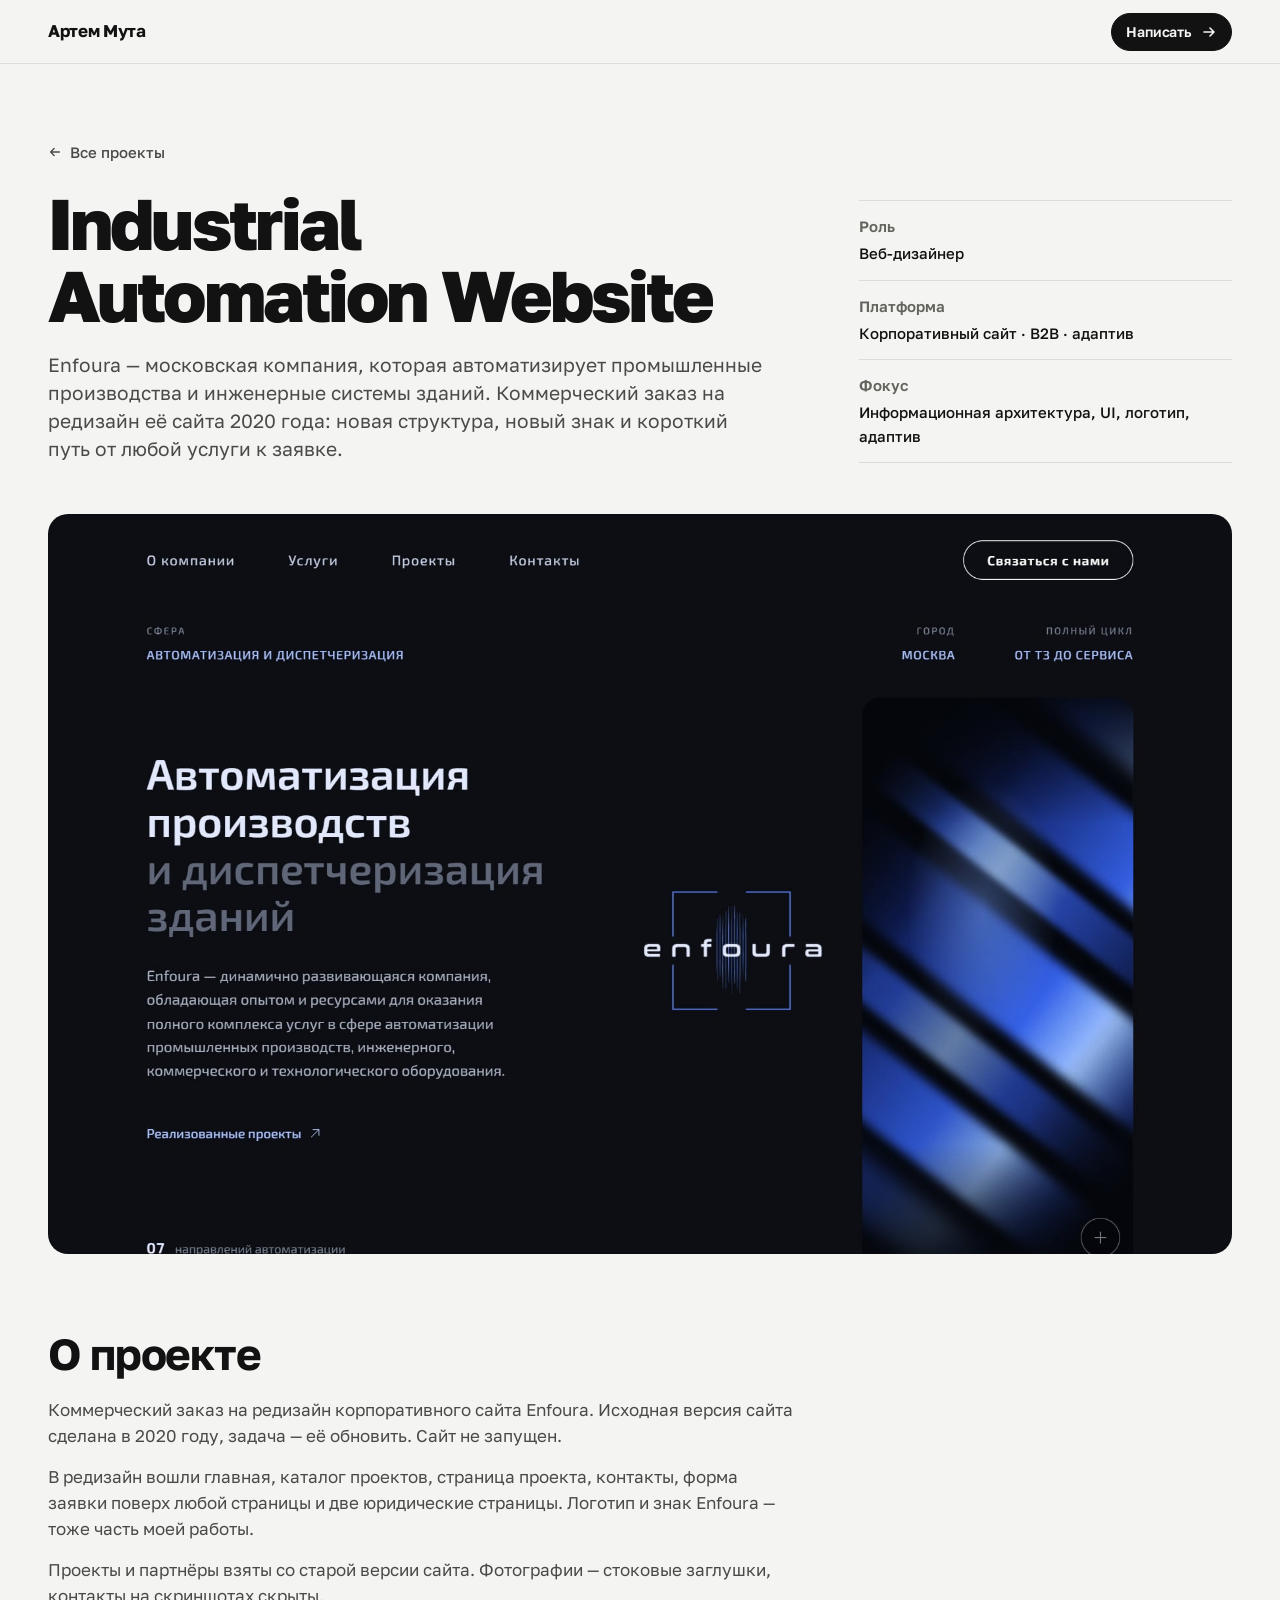
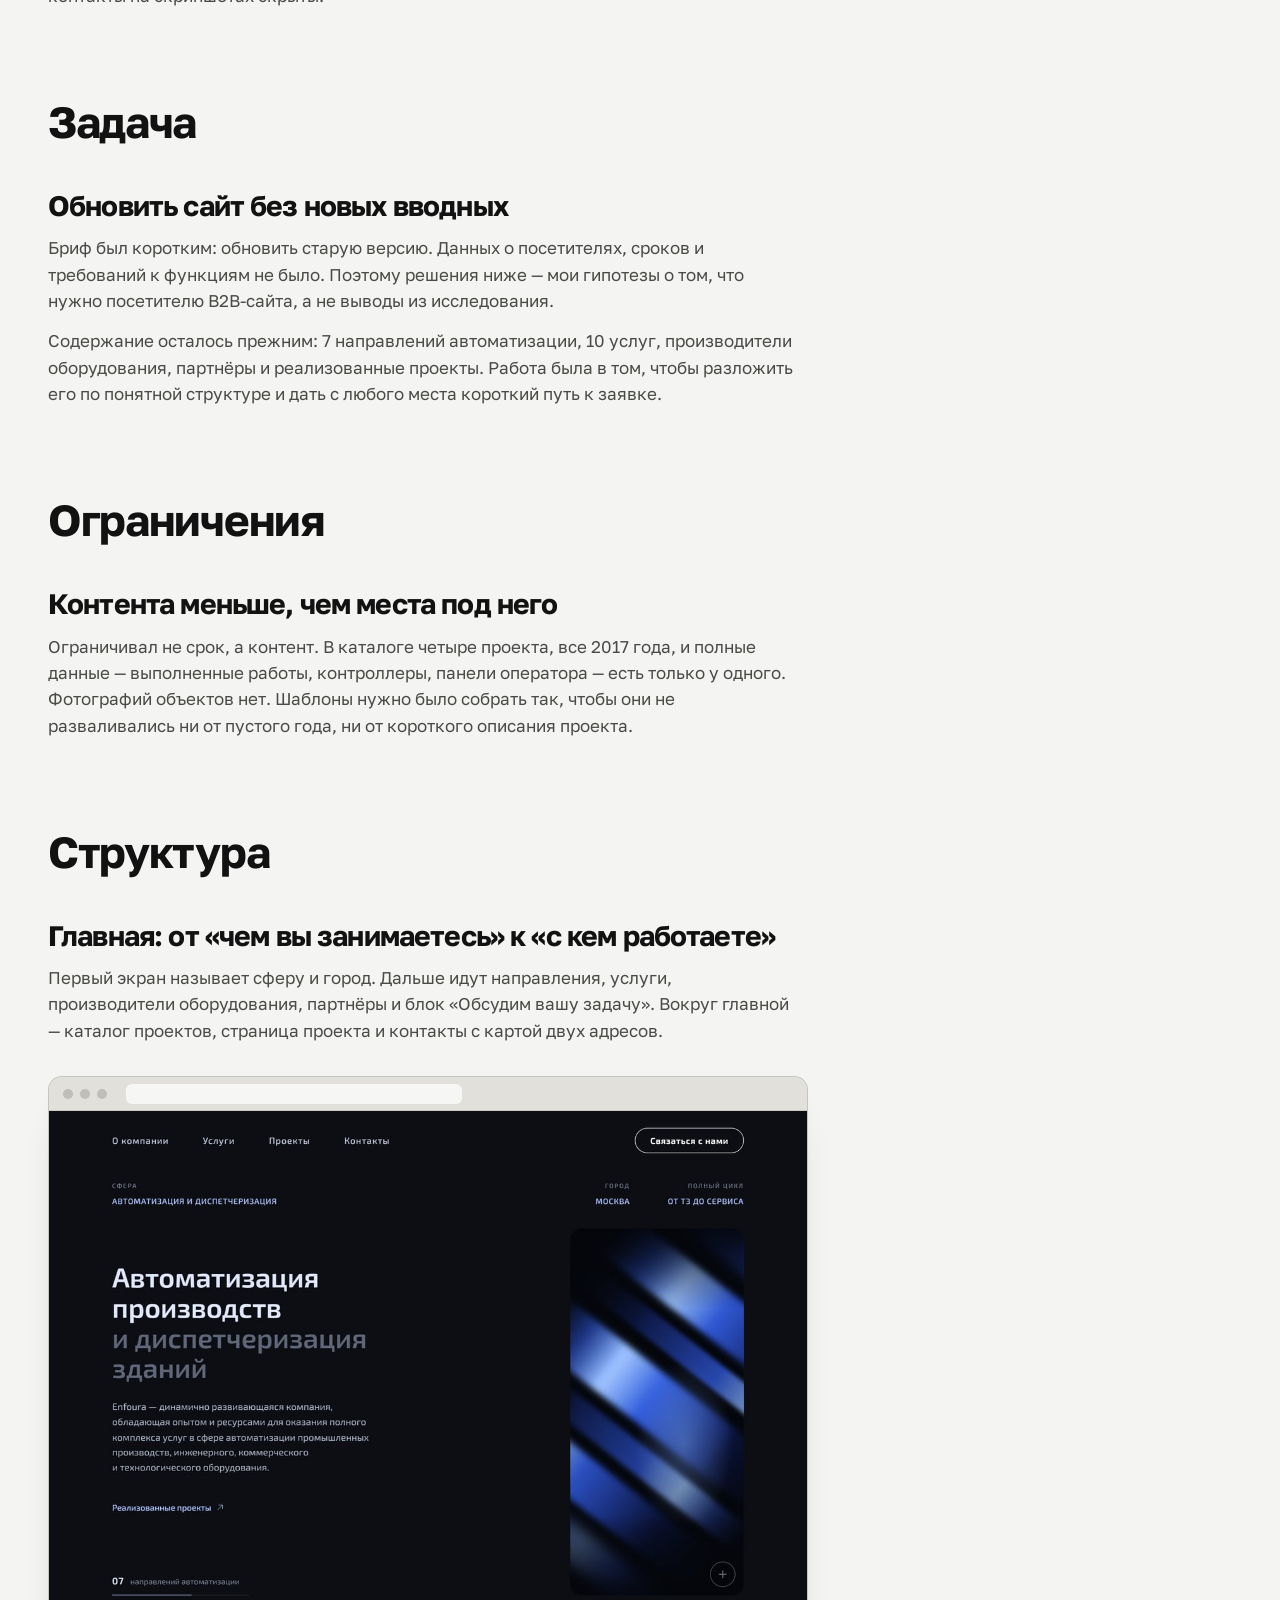
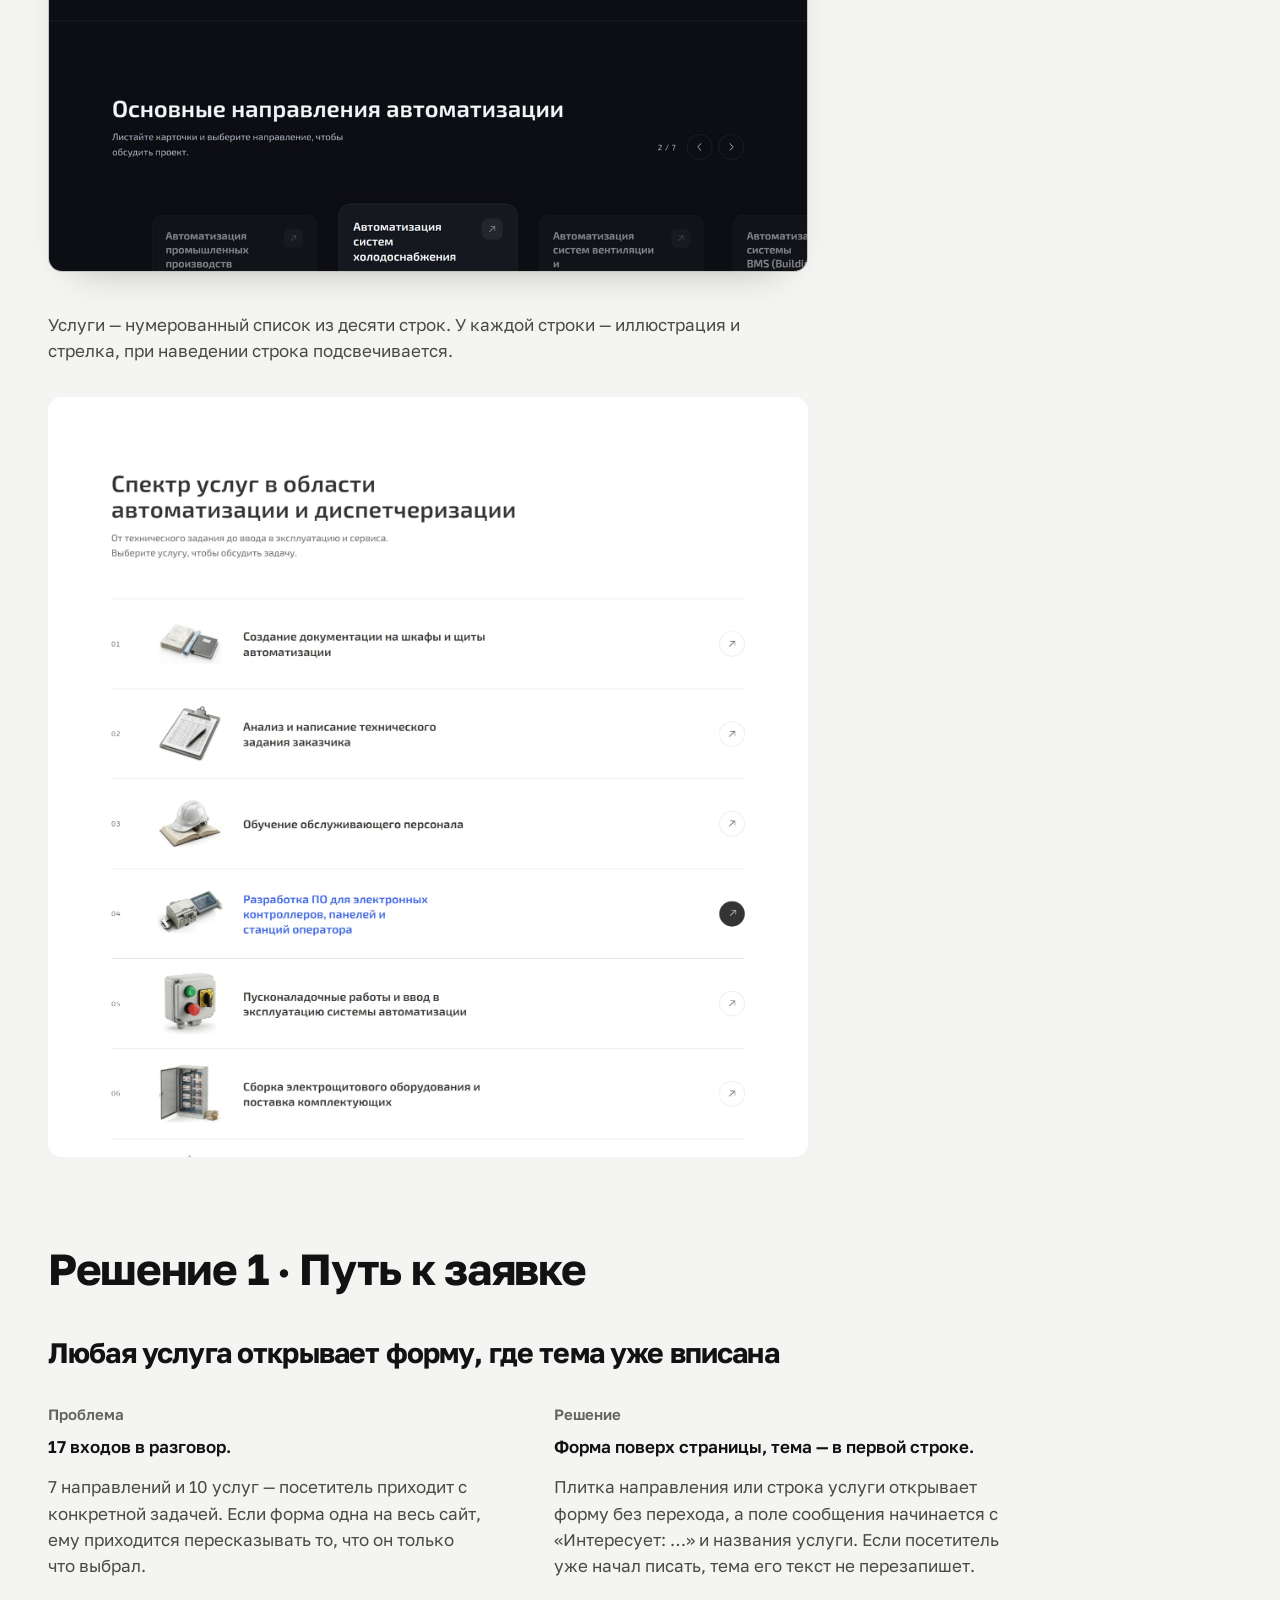
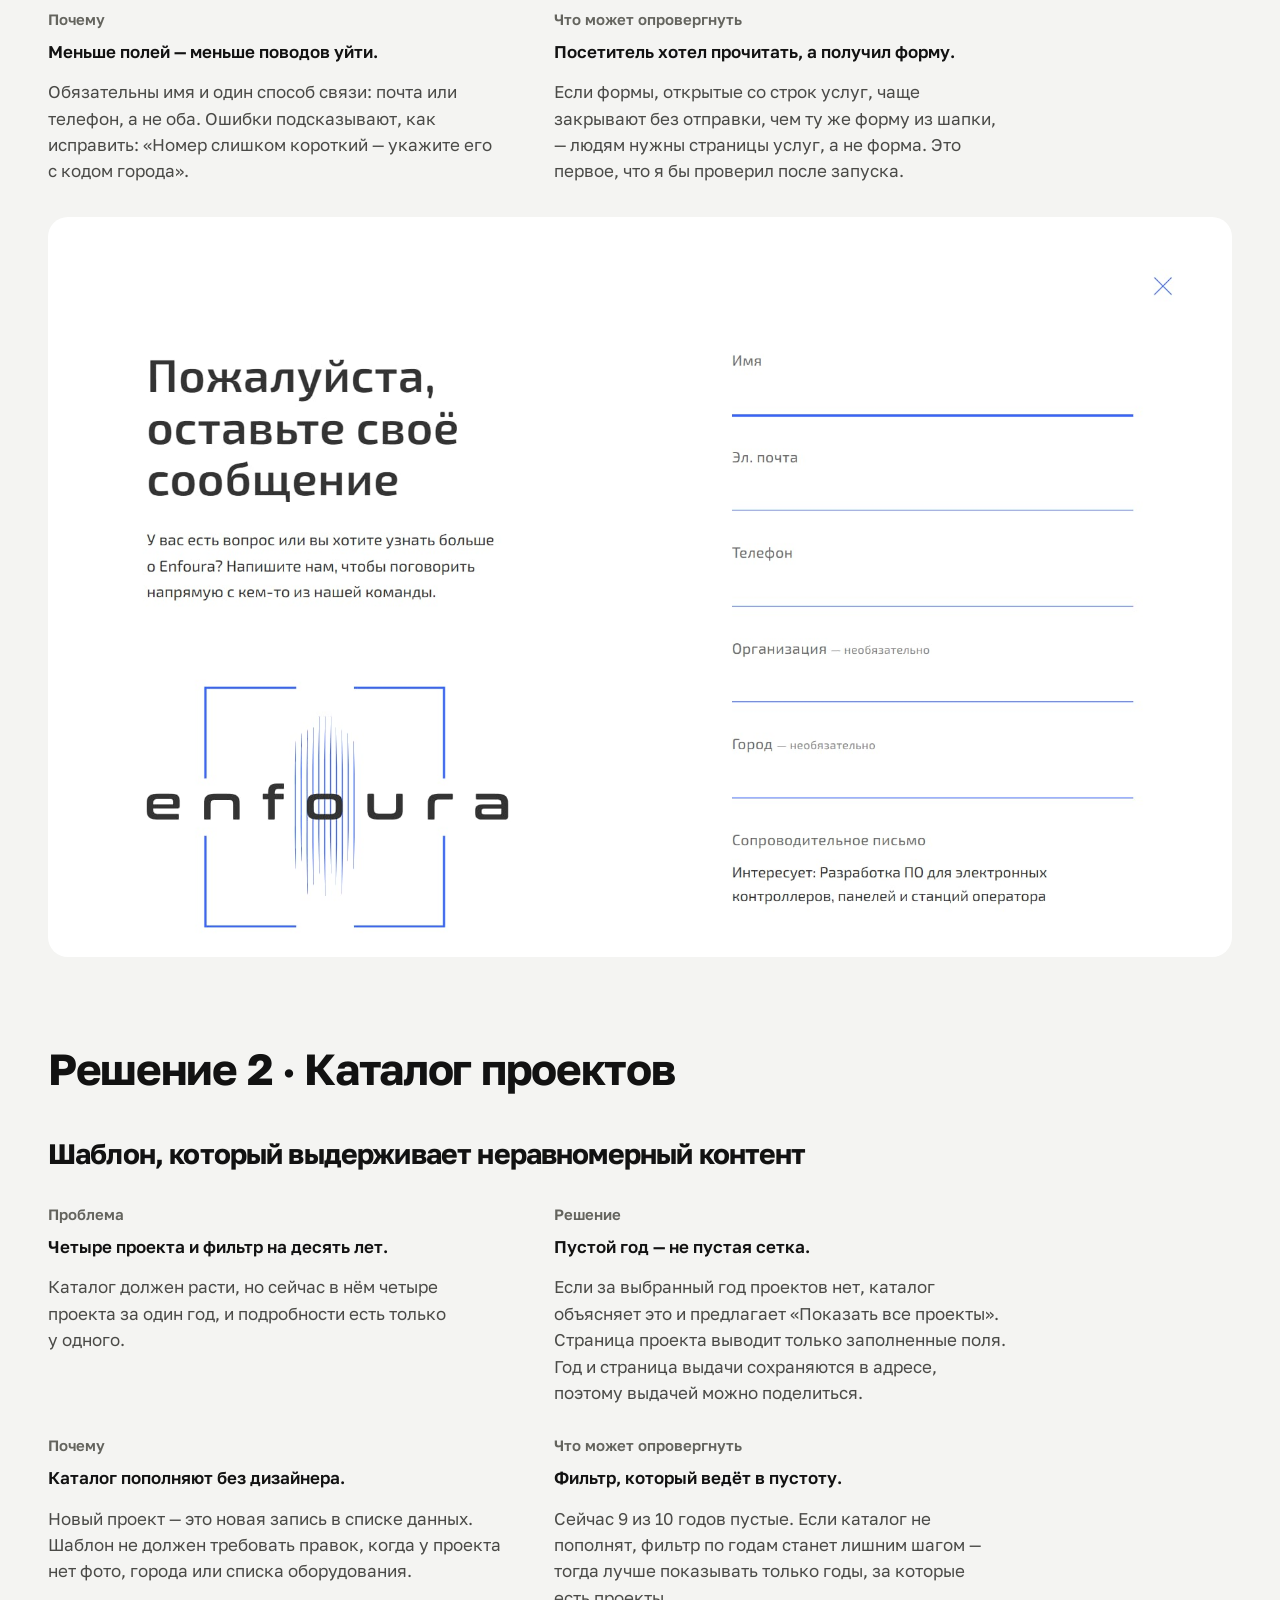
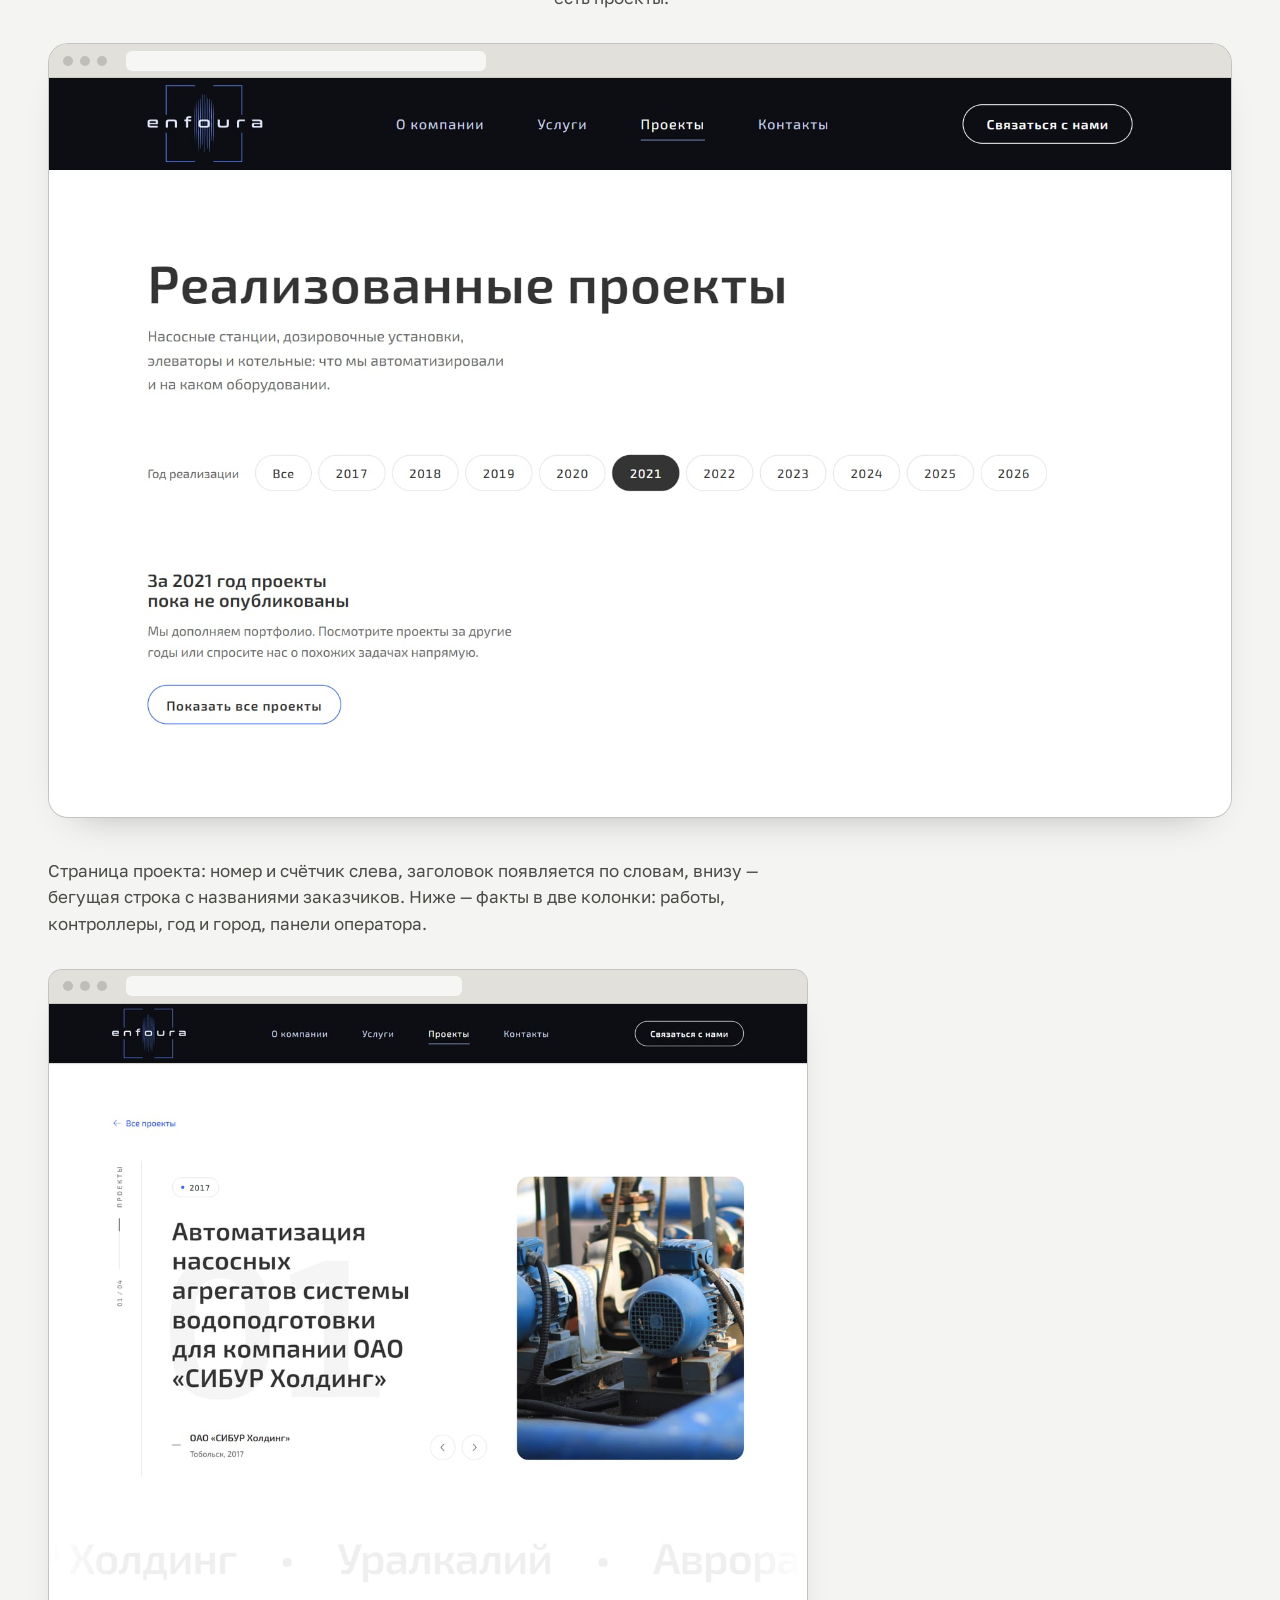
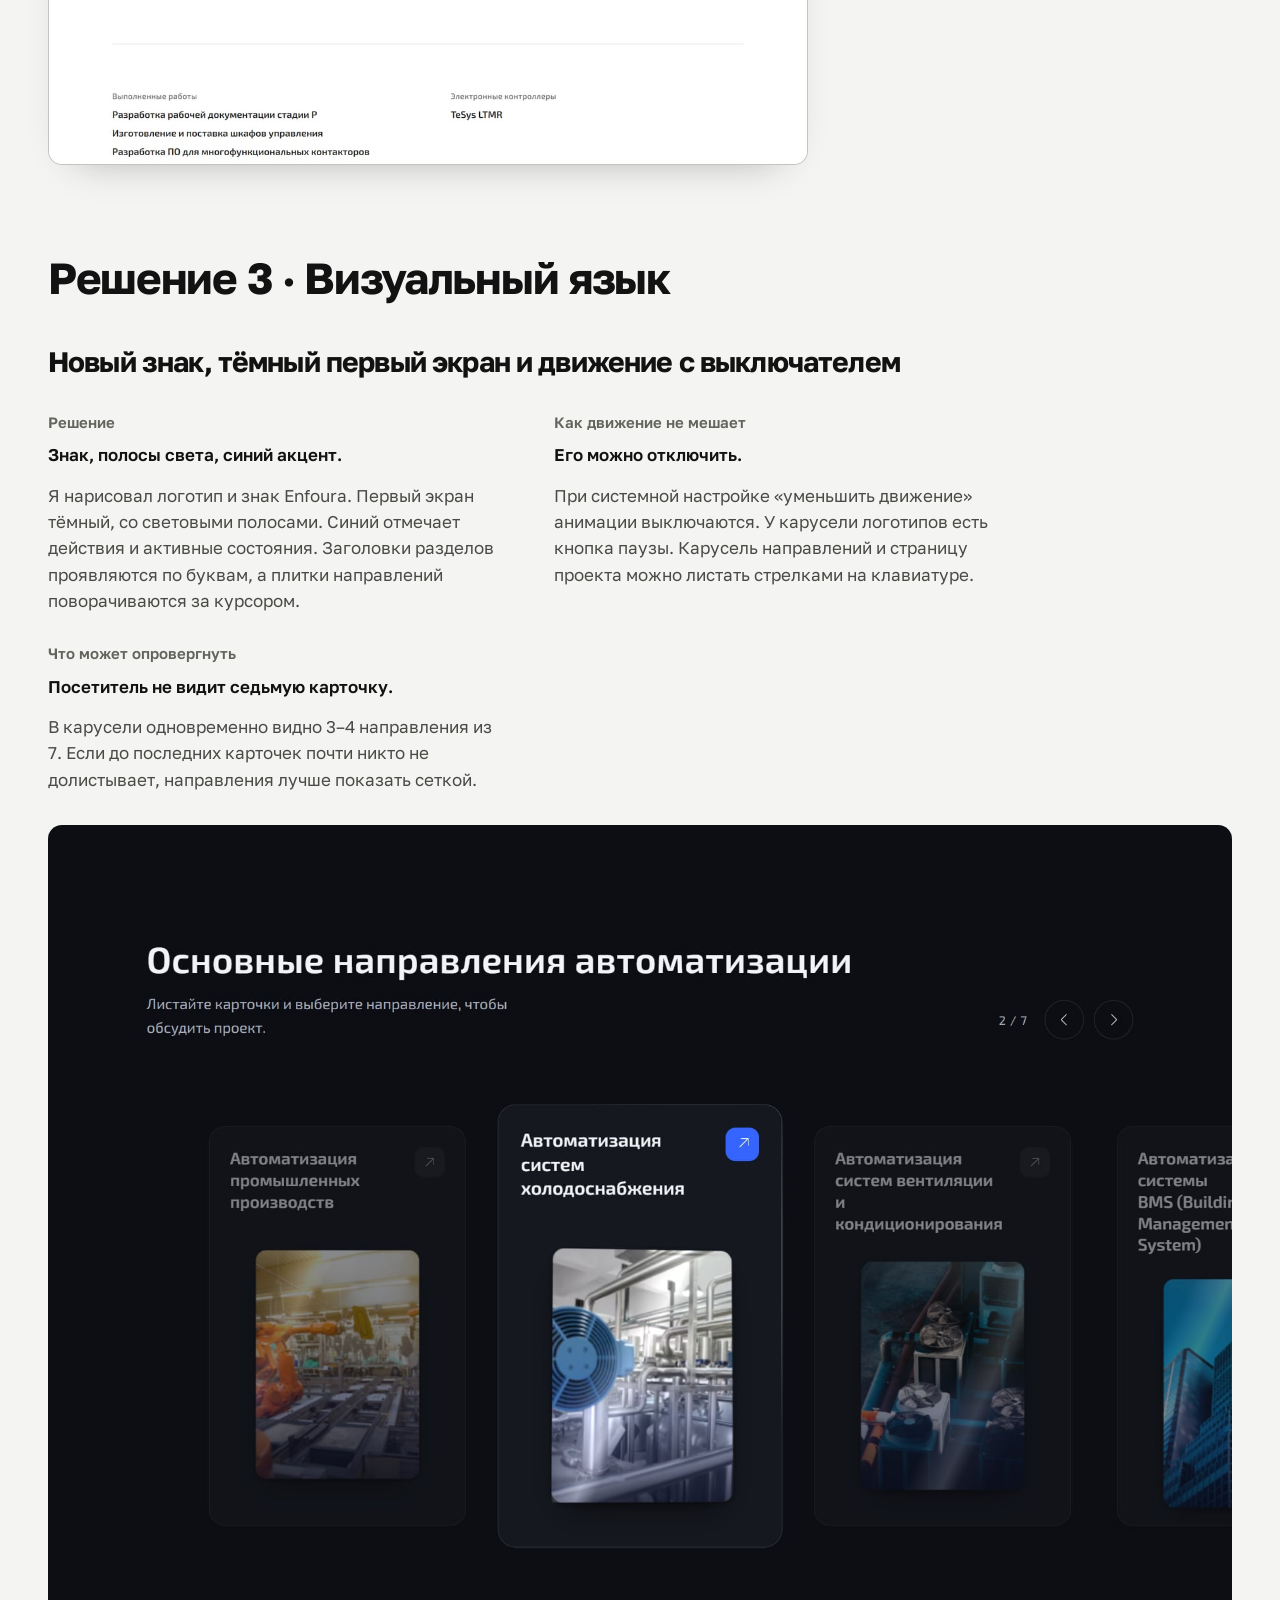
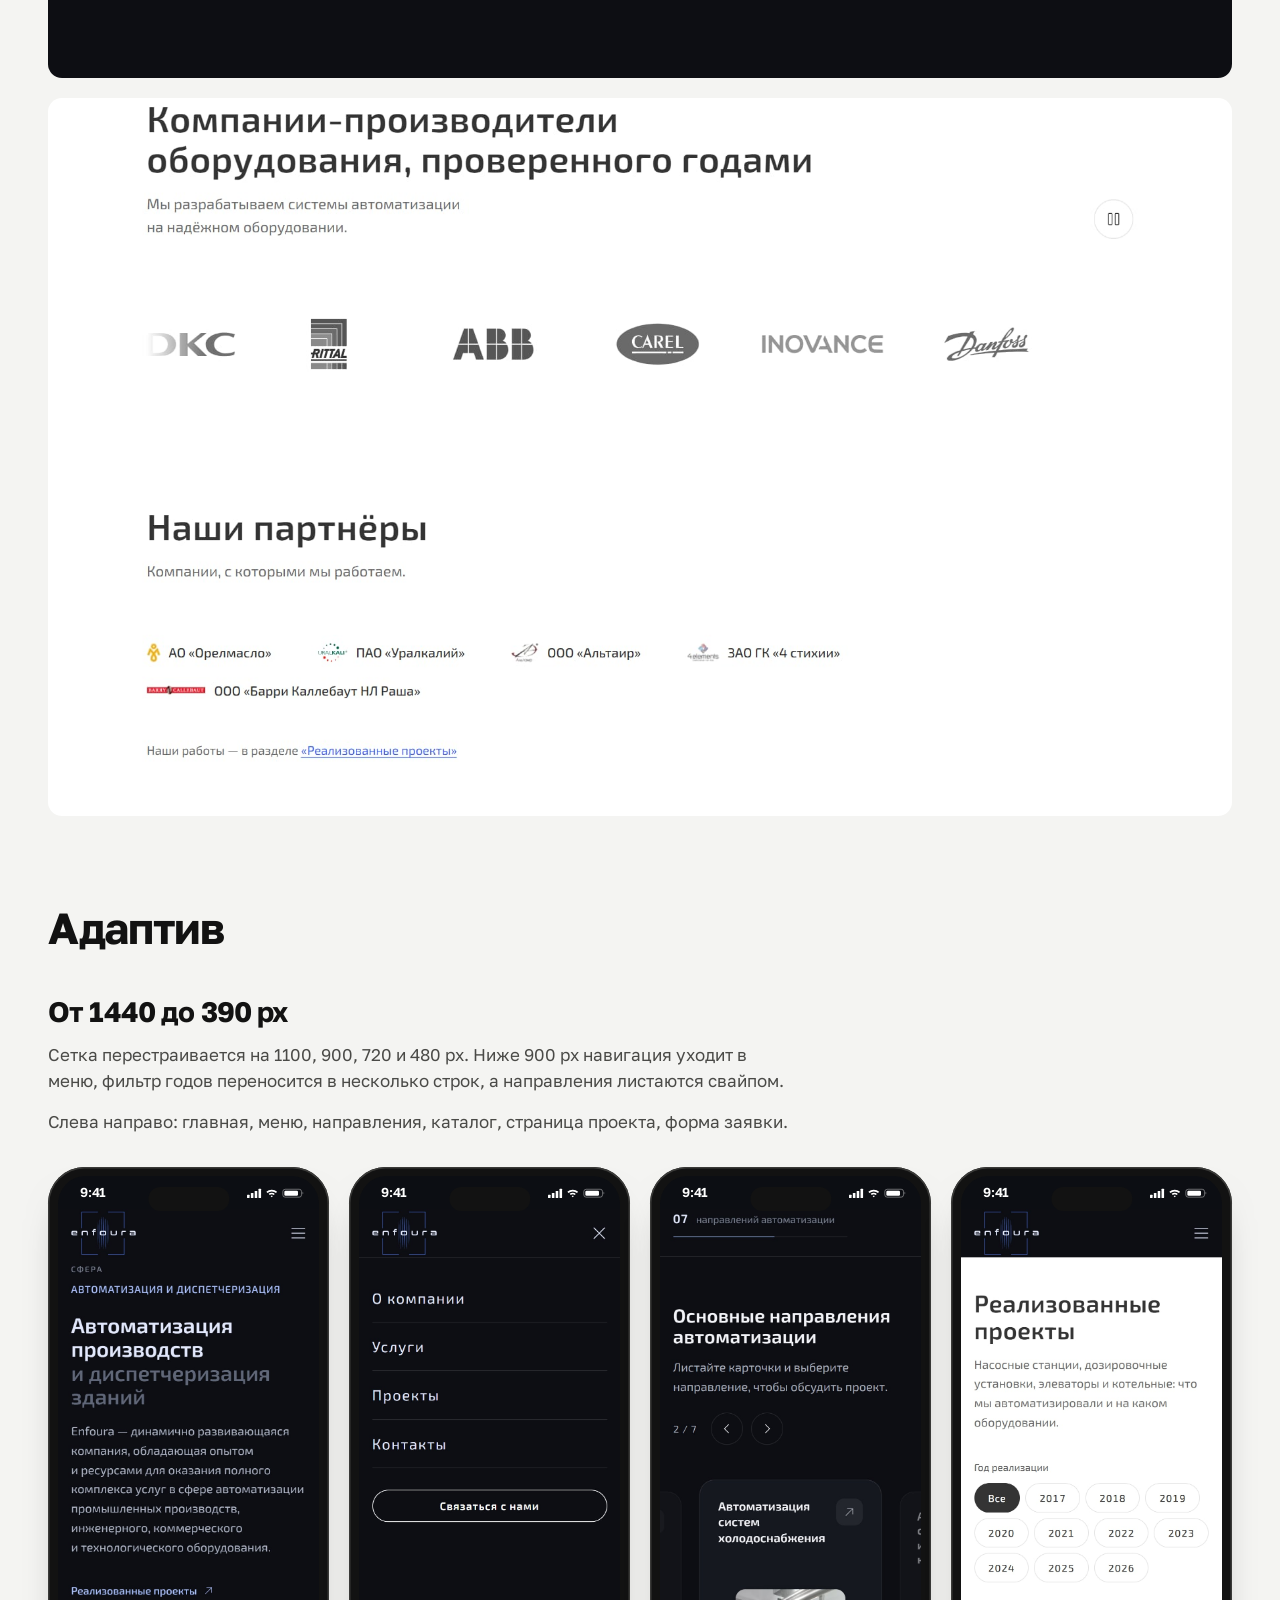
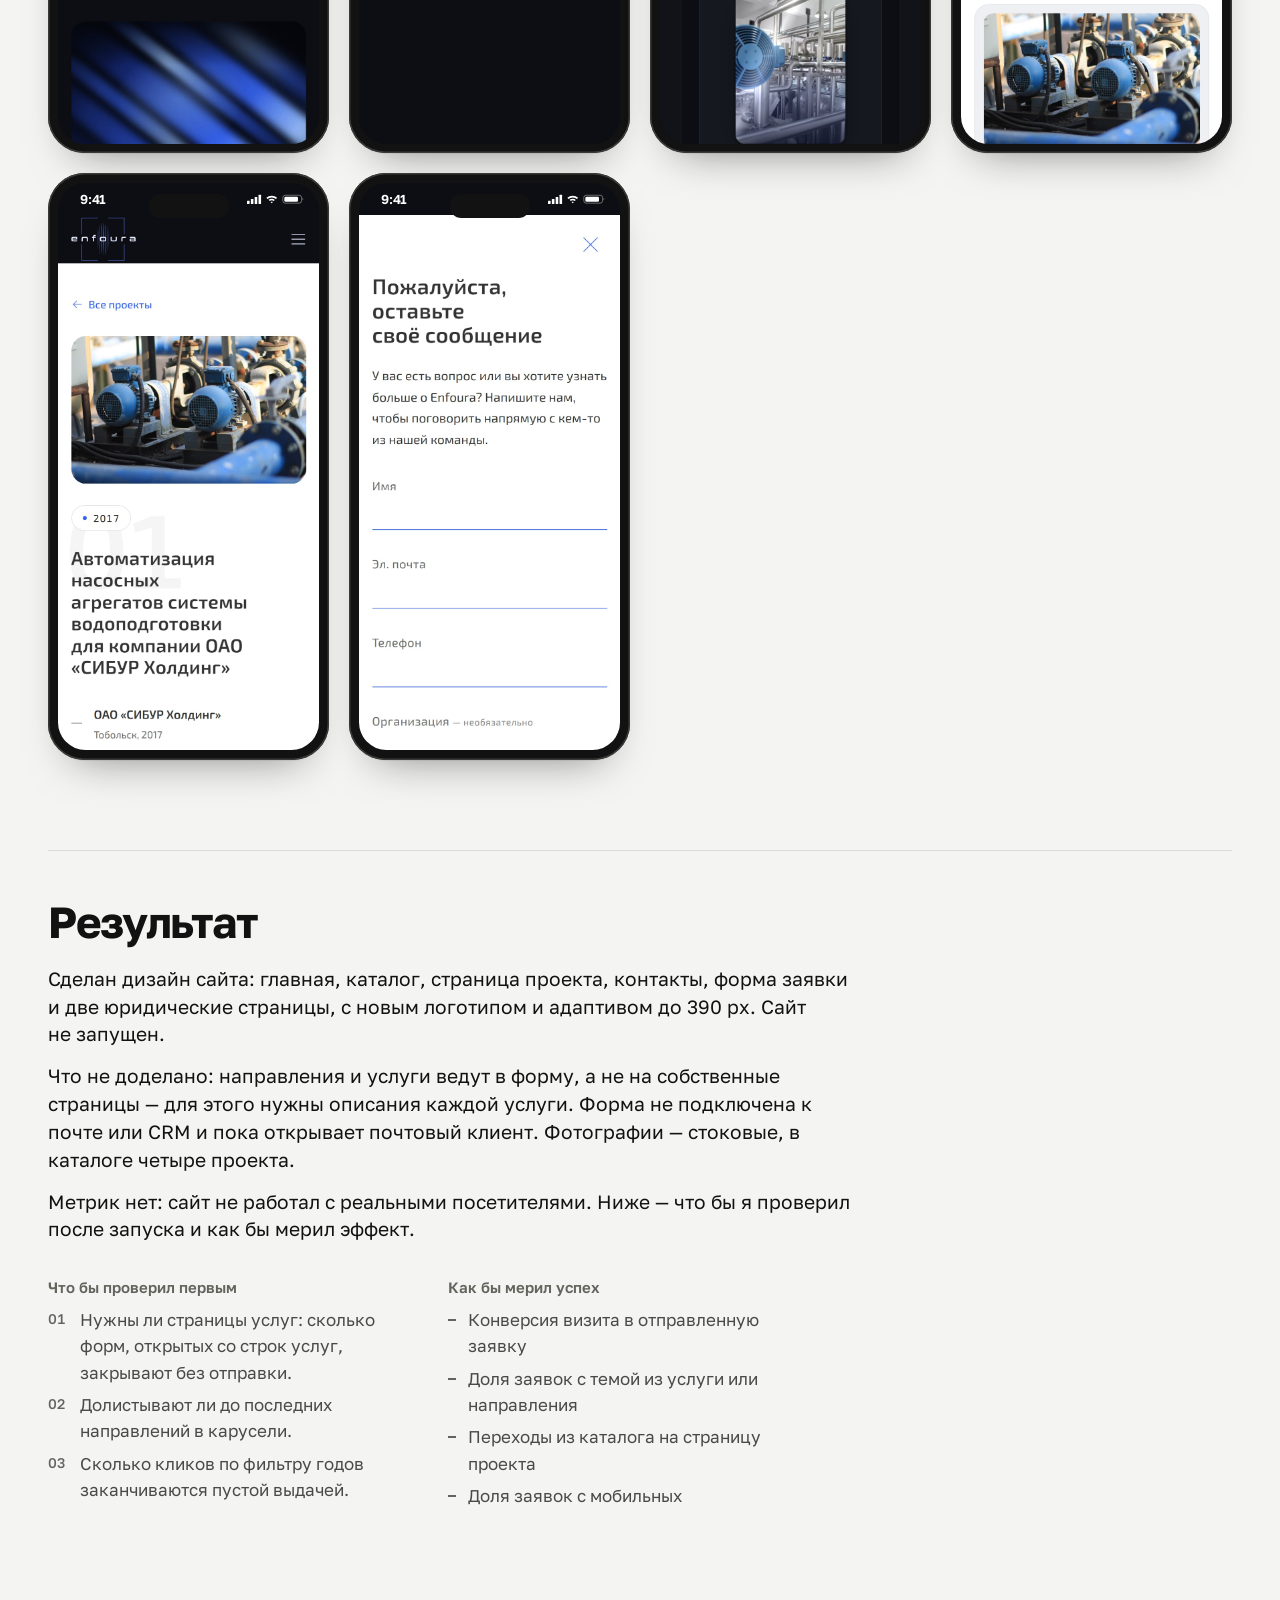
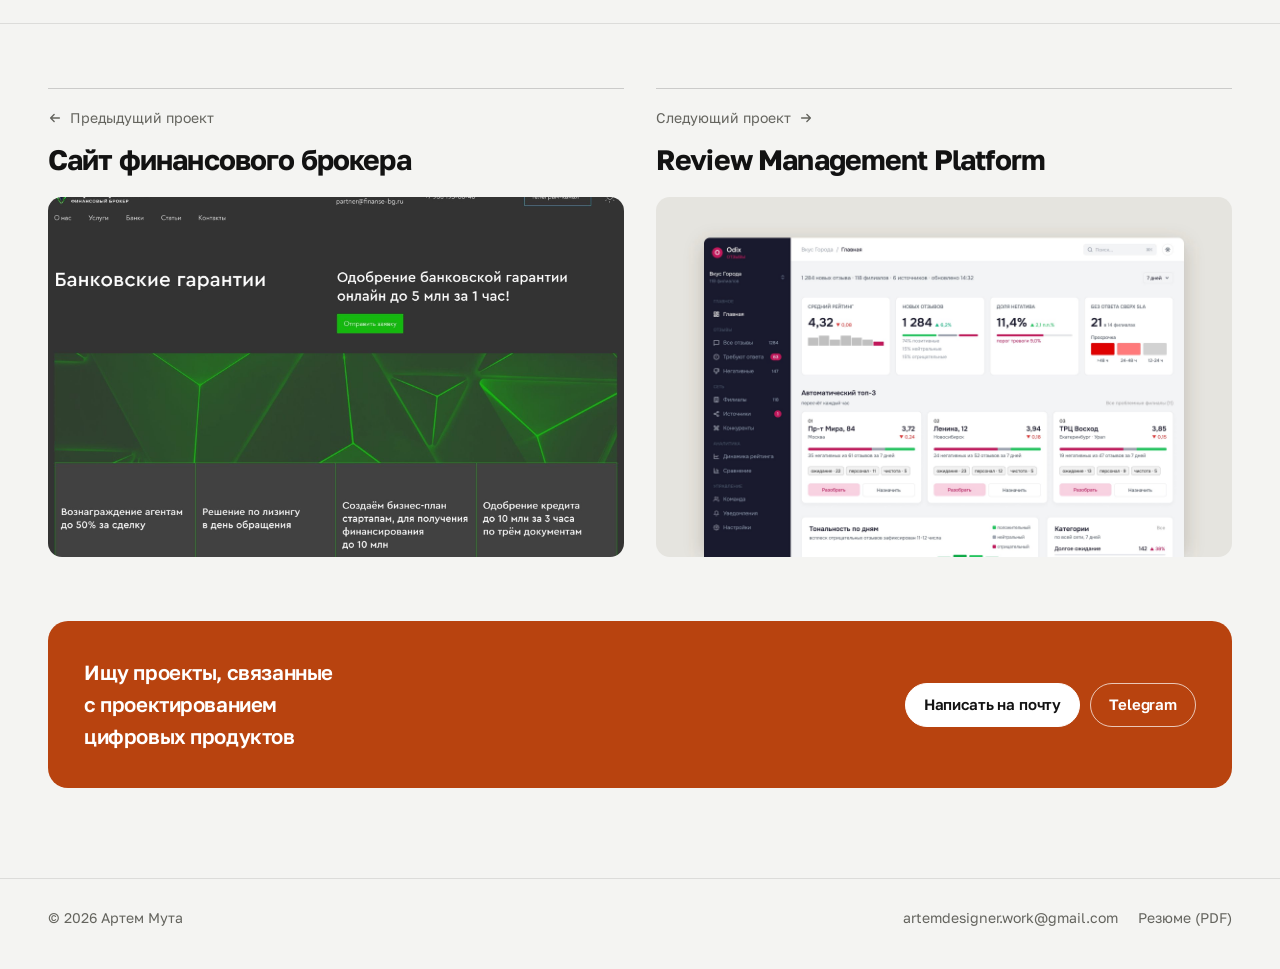
==== commit 124a8ca1: "Commercial projects first, keep two own projects, hide the rest; Enfoura as client work Co-Authored-" ====
--- a/cases/enfoura.html
+++ b/cases/enfoura.html
@@ -4,9 +4,9 @@
 <meta charset="utf-8">
 <meta name="viewport" content="width=device-width, initial-scale=1">
 <title>Industrial Automation Website — Артем Мута</title>
-<meta name="description" content="Enfoura — московская компания, которая автоматизирует промышленные производства и инженерные системы зданий. Концепт редизайна её сайта 2020 года: новая структура, новый знак и короткий путь от любой услуги к заявке.">
+<meta name="description" content="Enfoura — московская компания, которая автоматизирует промышленные производства и инженерные системы зданий. Коммерческий заказ на редизайн её сайта 2020 года: новая структура, новый знак и короткий путь от любой услуги к заявке.">
 <meta property="og:title" content="Industrial Automation Website — кейс Артема Муты">
-<meta property="og:description" content="Enfoura — московская компания, которая автоматизирует промышленные производства и инженерные системы зданий. Концепт редизайна её сайта 2020 года: новая структура, новый знак и короткий путь от любой услуги к заявке.">
+<meta property="og:description" content="Enfoura — московская компания, которая автоматизирует промышленные производства и инженерные системы зданий. Коммерческий заказ на редизайн её сайта 2020 года: новая структура, новый знак и короткий путь от любой услуги к заявке.">
 <meta property="og:type" content="article">
 <meta property="og:url" content="https://artemmdesign.ru/cases/enfoura.html">
 <meta property="og:image" content="https://artemmdesign.ru/assets/cases/enfoura/01-cover.jpg">
@@ -34,7 +34,7 @@
         <div class="cs-hero__title">
           <a class="cs-back reveal" href="../index.html#projects" style="--i:0"><svg viewBox="0 0 16 16" fill="none" stroke="currentColor" stroke-width="1.6" stroke-linecap="round" stroke-linejoin="round" aria-hidden="true"><path d="M13 8H3M7 4 3 8l4 4"/></svg> Все проекты</a>
           <h1 id="cs-title" class="reveal" style="--i:1">Industrial Automation Website</h1>
-          <p class="lede reveal" style="--i:2">Enfoura — московская компания, которая автоматизирует промышленные производства и инженерные системы зданий. Концепт редизайна её сайта 2020 года: новая структура, новый знак и короткий путь от любой услуги к заявке.</p>
+          <p class="lede reveal" style="--i:2">Enfoura — московская компания, которая автоматизирует промышленные производства и инженерные системы зданий. Коммерческий заказ на редизайн её сайта 2020 года: новая структура, новый знак и короткий путь от любой услуги к заявке.</p>
         </div>
         <dl class="cs-meta reveal" style="--i:3">
           <div><dt>Роль</dt><dd>Веб-дизайнер</dd></div>
@@ -52,7 +52,7 @@
     <div class="wrap">
       <div class="prose">
 <h2>О проекте</h2>
-<p>Концепт редизайна корпоративного сайта Enfoura. Исходная версия сайта сделана в 2020 году, задача — её обновить. Сайт не запущен.</p>
+<p>Коммерческий заказ на редизайн корпоративного сайта Enfoura. Исходная версия сайта сделана в 2020 году, задача — её обновить. Сайт не запущен.</p>
 <p>В редизайн вошли главная, каталог проектов, страница проекта, контакты, форма заявки поверх любой страницы и две юридические страницы. Логотип и знак Enfoura — тоже часть моей работы.</p>
 <p>Проекты и партнёры взяты со старой версии сайта. Фотографии — стоковые заглушки, контакты на скриншотах скрыты.</p>
 <h2>Задача</h2>
@@ -152,7 +152,7 @@
 </figure>
 <div class="cs-result">
 <h2>Результат</h2>
-<p>Сделан концепт сайта: главная, каталог, страница проекта, контакты, форма заявки и две юридические страницы, с новым логотипом и адаптивом до 390 px. Сайт не запущен.</p>
+<p>Сделан дизайн сайта: главная, каталог, страница проекта, контакты, форма заявки и две юридические страницы, с новым логотипом и адаптивом до 390 px. Сайт не запущен.</p>
 <p>Что не доделано: направления и услуги ведут в форму, а не на собственные страницы — для этого нужны описания каждой услуги. Форма не подключена к почте или CRM и пока открывает почтовый клиент. Фотографии — стоковые, в каталоге четыре проекта.</p>
 <p>Метрик нет: сайт не работал с реальными посетителями. Ниже — что бы я проверил после запуска и как бы мерил эффект.</p>
 <div class="cols">
@@ -180,10 +180,10 @@
   <nav class="cs-next" aria-label="Другие проекты">
     <div class="wrap">
       <div class="cs-next__grid">
-        <a class="cs-next__link cs-next__link--prev" href="onboarding.html">
+        <a class="cs-next__link cs-next__link--prev" href="vernoe-reshenie.html">
           <span><svg viewBox="0 0 16 16" fill="none" stroke="currentColor" stroke-width="1.6" stroke-linecap="round" stroke-linejoin="round" aria-hidden="true"><path d="M13 8H3M7 4 3 8l4 4"/></svg> Предыдущий проект</span>
-          <strong>Adaptive Onboarding Experience</strong>
-          <img src="../assets/cases/onboarding/01-hero.jpg" alt="" loading="lazy">
+          <strong>Сайт финансового брокера</strong>
+          <img src="../assets/cases/vernoe-reshenie/01-cover.jpg" alt="" loading="lazy">
         </a>
         <a class="cs-next__link" href="odix.html">
           <span>Следующий проект <svg viewBox="0 0 16 16" fill="none" stroke="currentColor" stroke-width="1.6" stroke-linecap="round" stroke-linejoin="round" aria-hidden="true"><path d="M3 8h10M9 4l4 4-4 4"/></svg></span>
--- a/assets/site.css
+++ b/assets/site.css
@@ -107,7 +107,6 @@
 .hero .grid { align-items: start; }
 .hero__text { grid-column: 1 / span 7; display: flex; flex-direction: column; gap: 28px; }
 .hero__text h1 { max-width: 14ch; }
-.hero__role { display: block; color: var(--ink-2); }
 /* hero title: outline drawing, then the solid fill returns */
 .draw-title { position: relative; }
 .js .draw-title { color: transparent; transition: color .7s var(--ease); }
